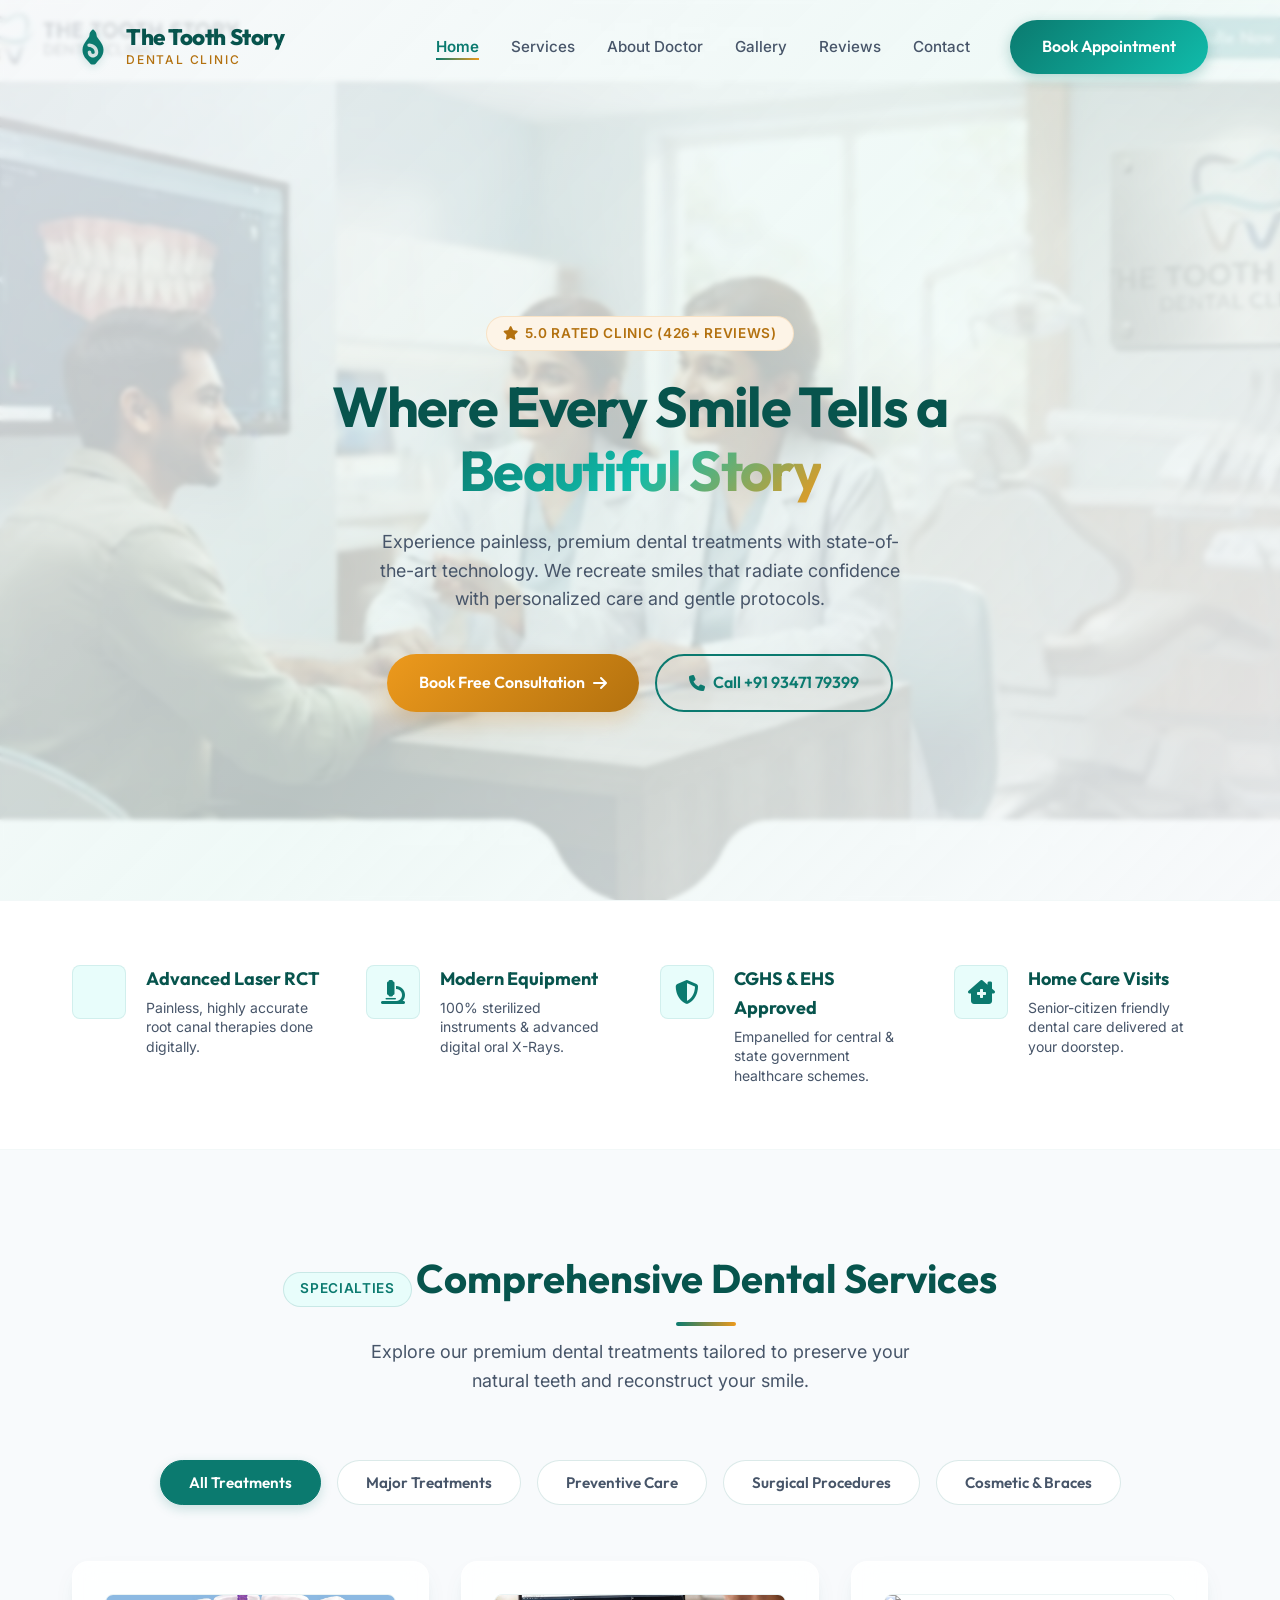
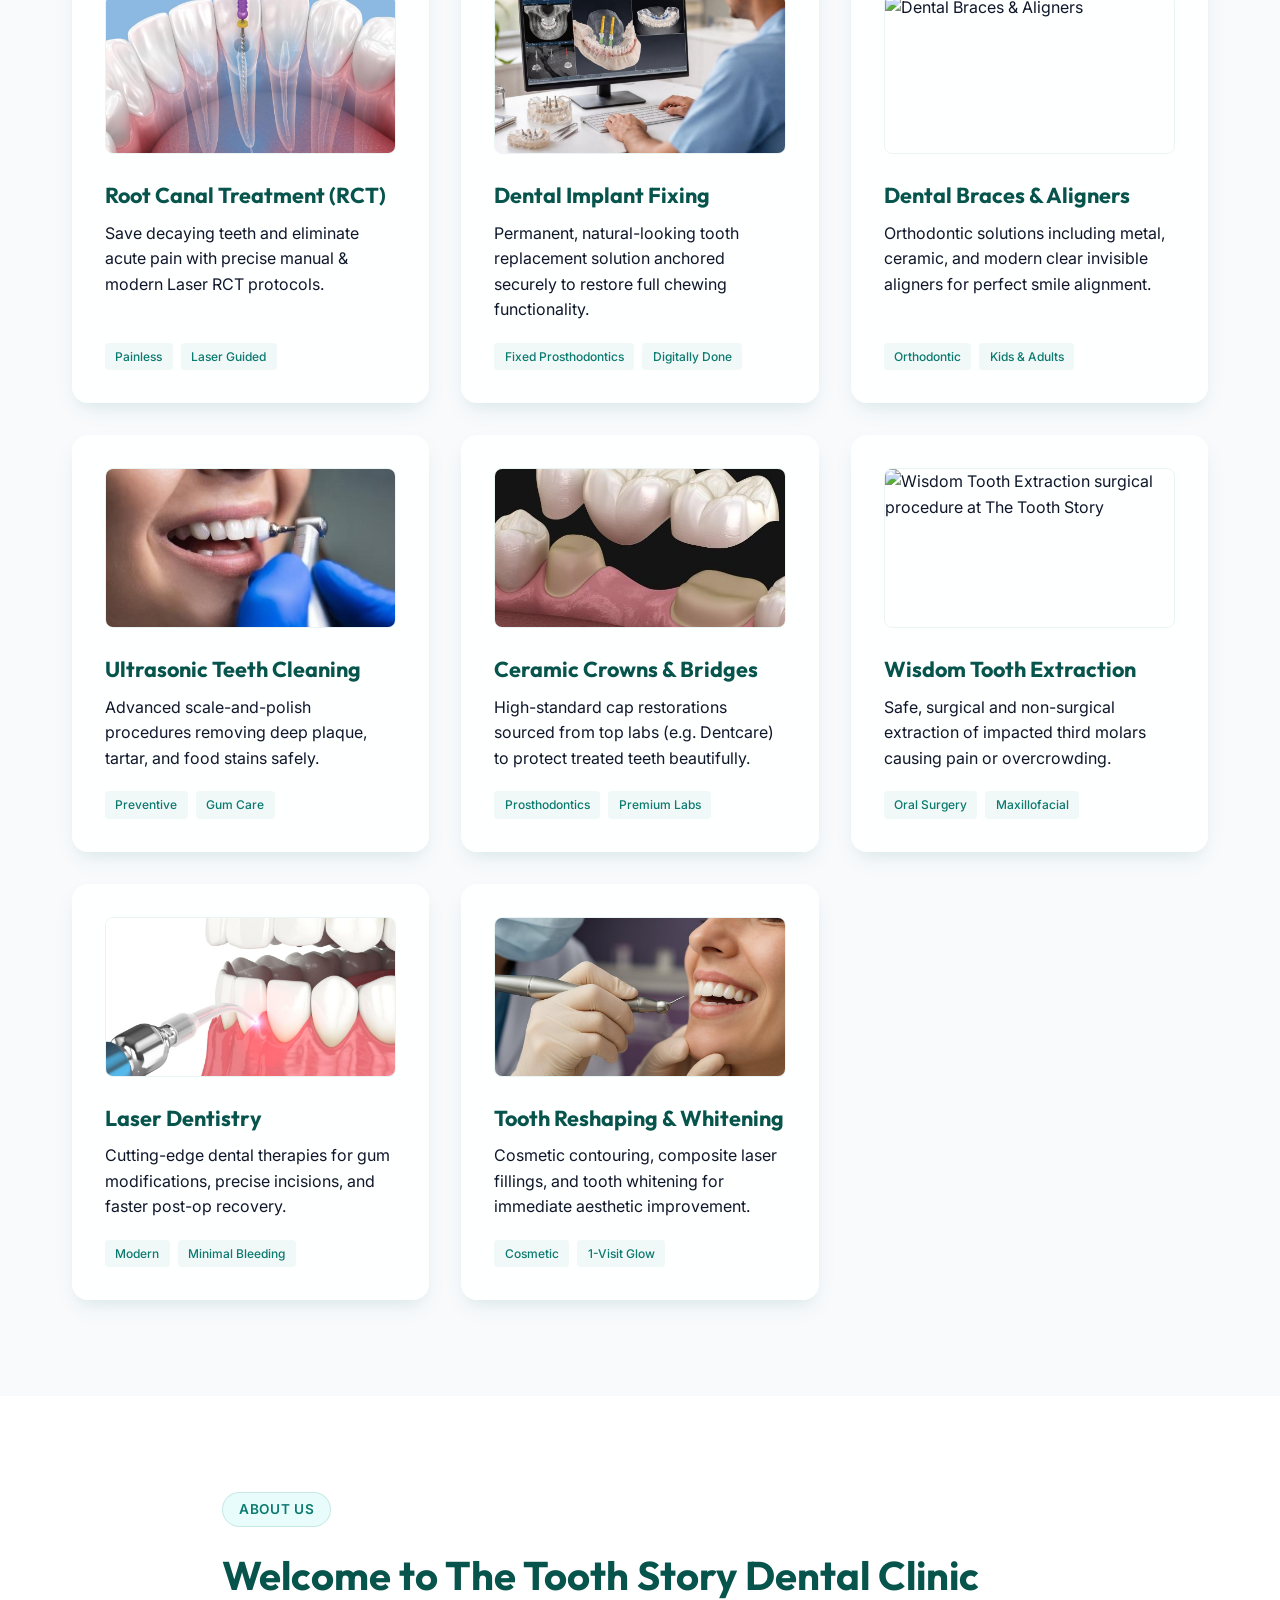
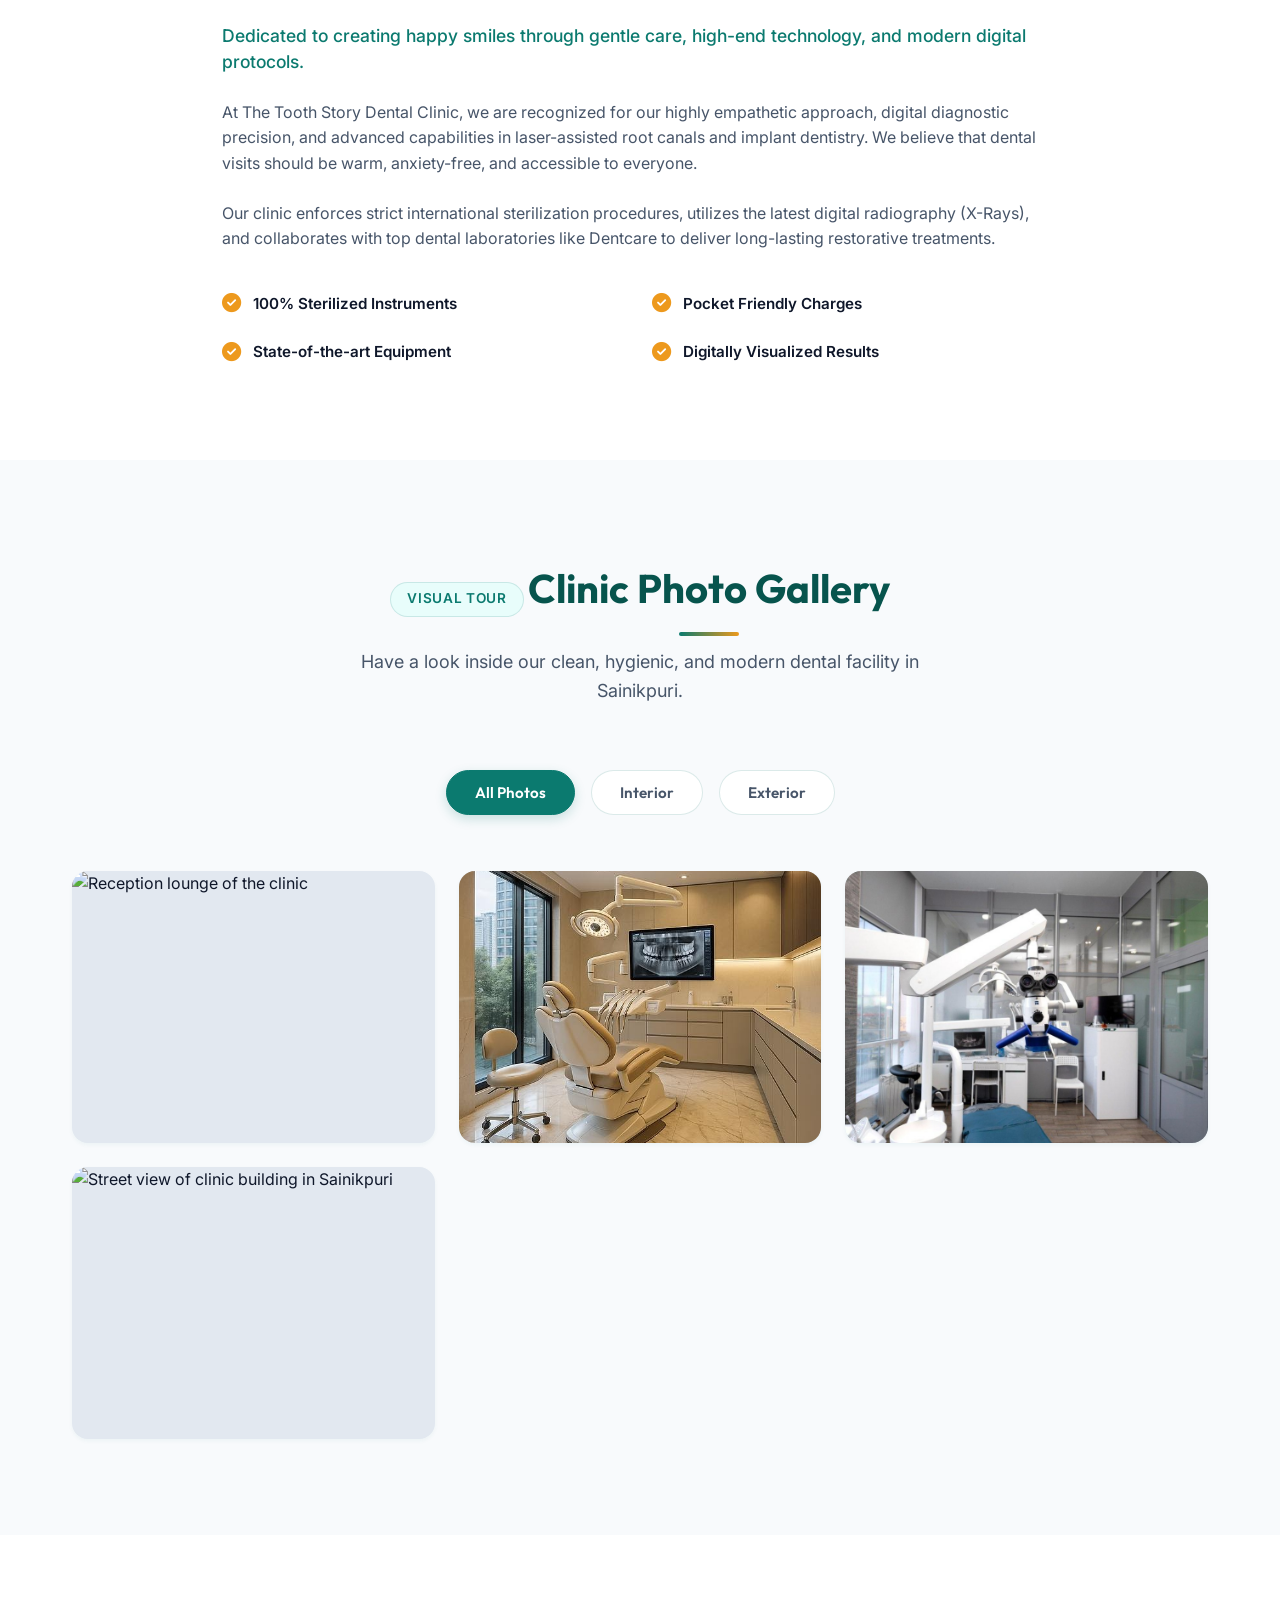
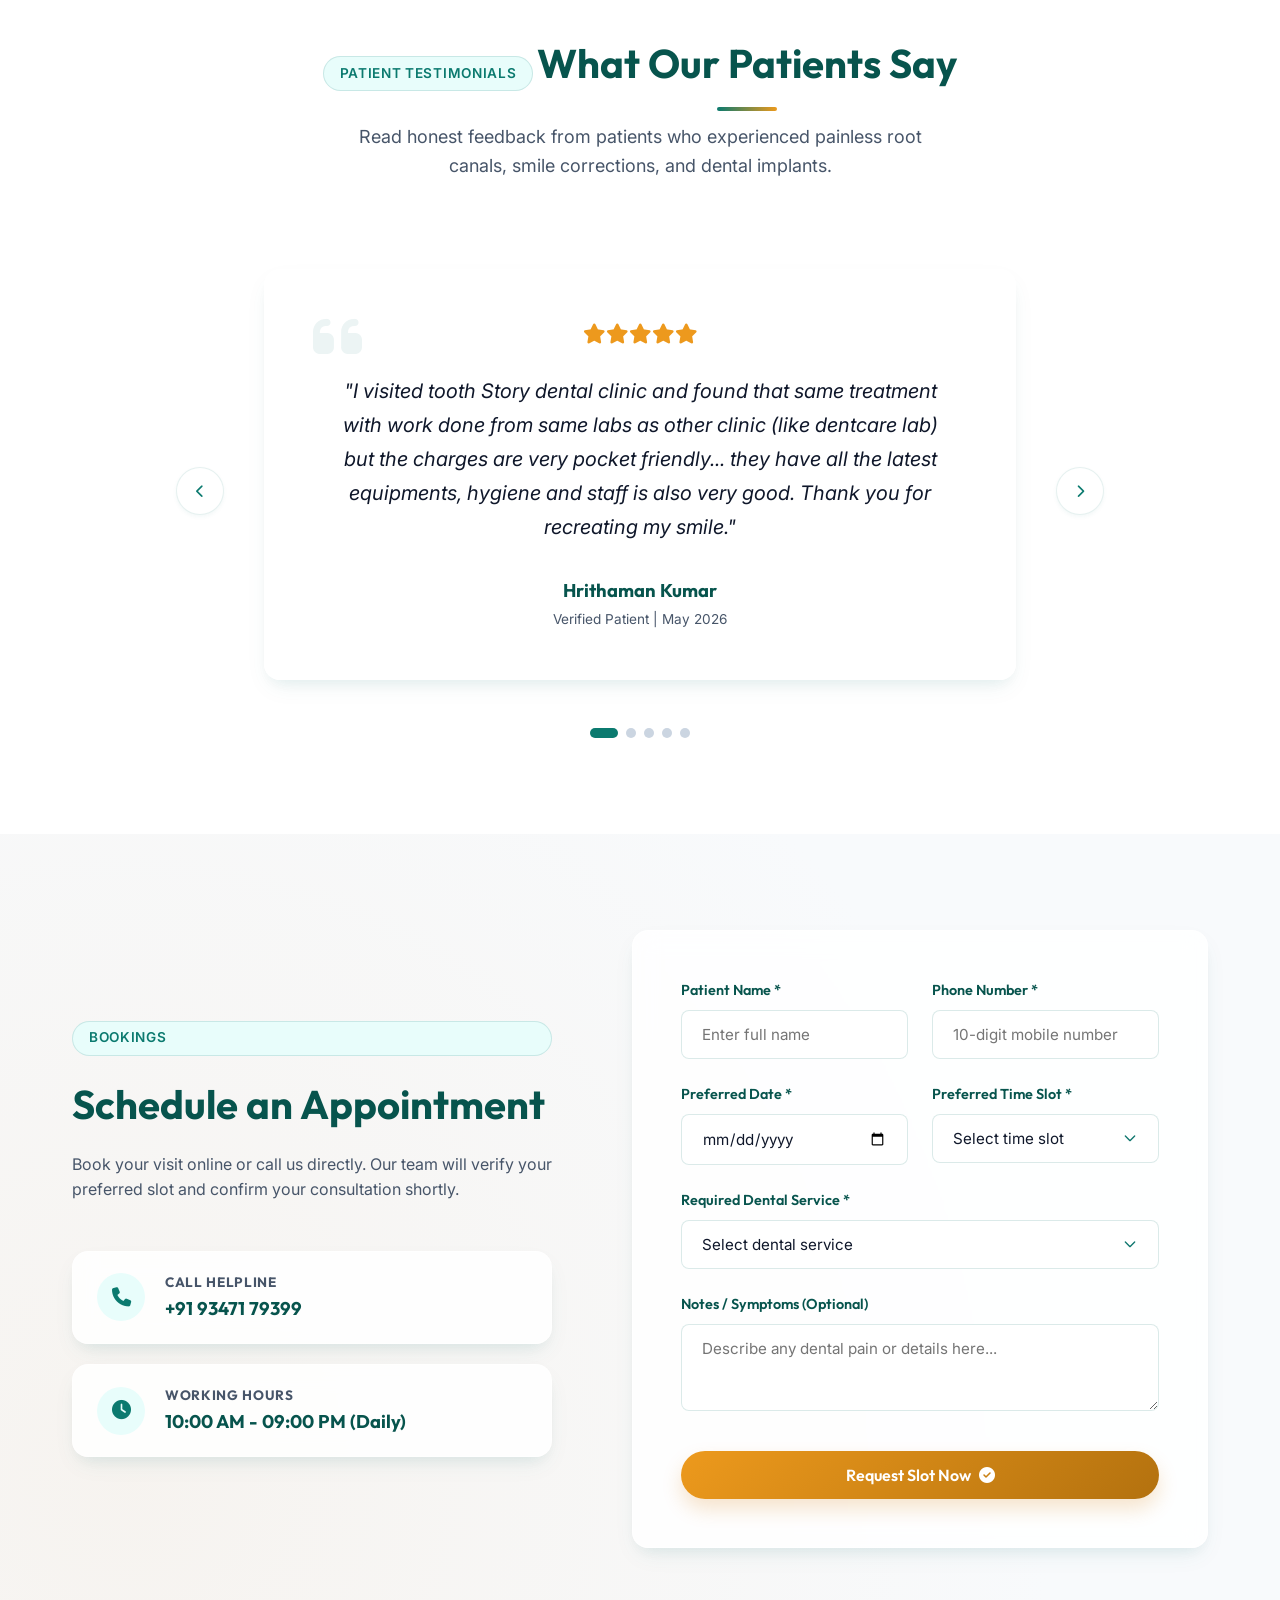
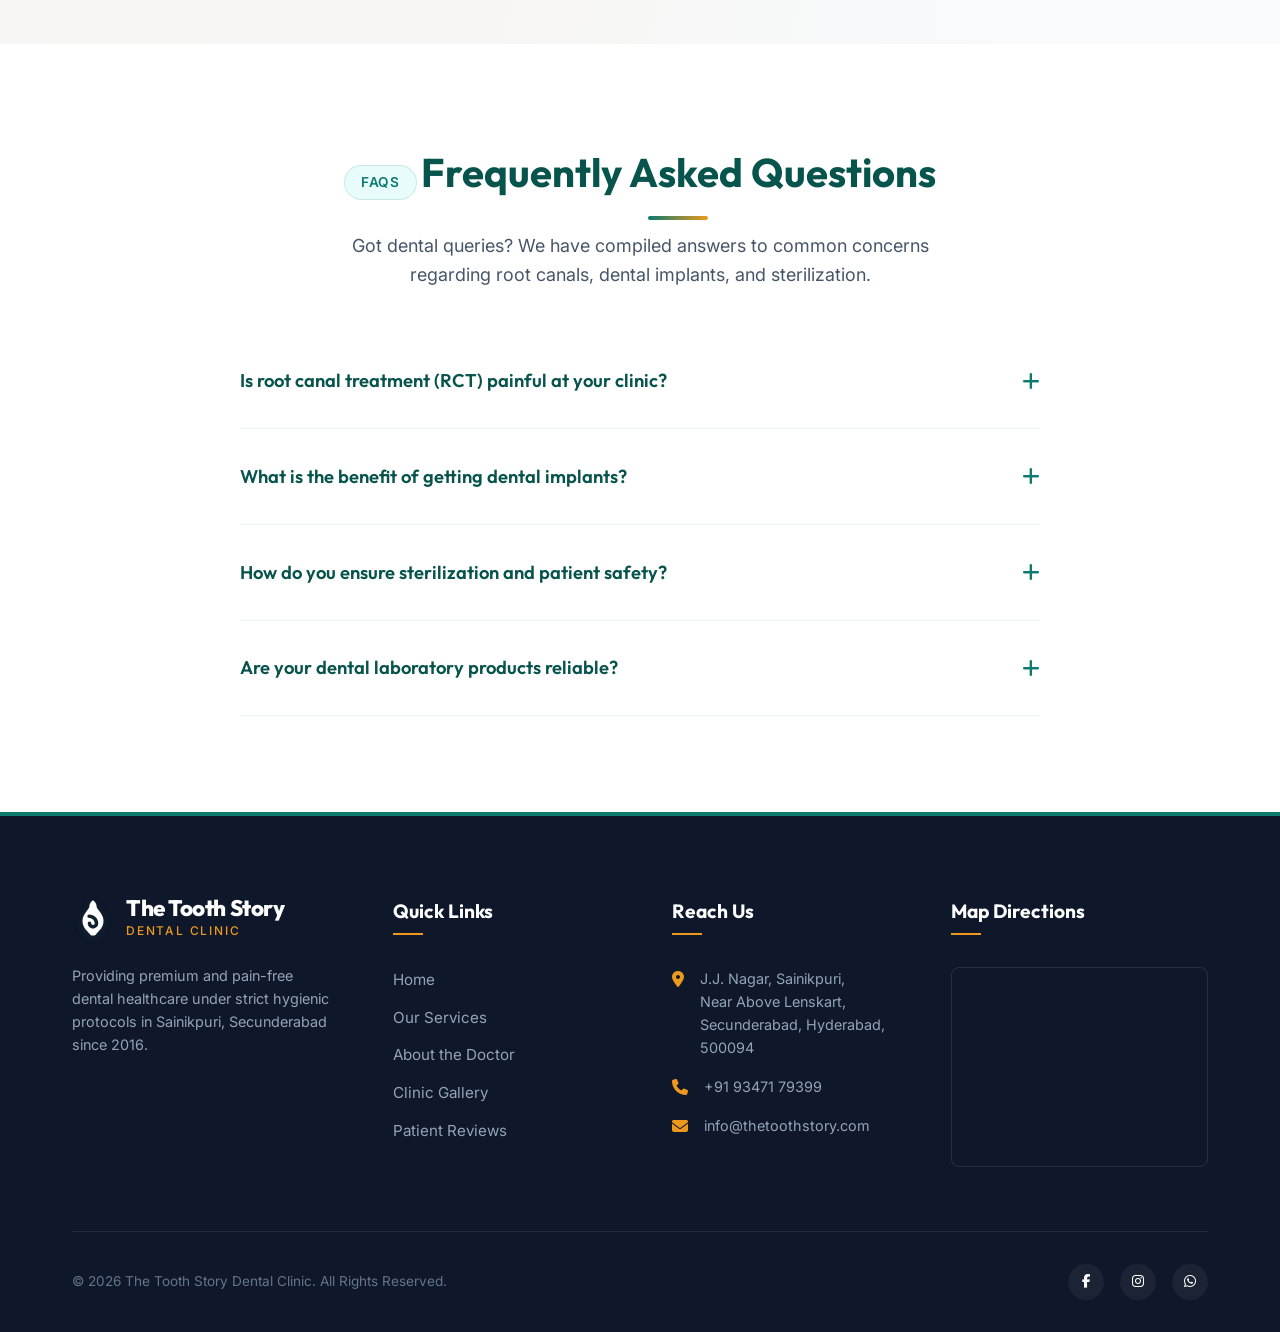
==== index.html @ e1f6cf1a "Remove static hero image and center hero content over video background" ====
<!DOCTYPE html>
<html lang="en">
<head>
  <meta charset="UTF-8">
  <meta name="viewport" content="width=device-width, initial-scale=1.0">
  <meta name="description" content="The Tooth Story Dental Clinic in Sainikpuri, Hyderabad. Painless Root Canal (RCT), Laser Dentistry, Dental Implants, Braces, and general oral care.">
  <meta name="keywords" content="Dental Clinic Sainikpuri, Best Dentist Hyderabad, Root Canal Sainikpuri, Dental Implants Hyderabad, Tooth Story Clinic">
  <meta name="author" content="The Tooth Story Dental Clinic">
  <title>The Tooth Story Dental Clinic | Premium Dental Care in Sainikpuri, Hyderabad</title>
  
  <!-- CSS Stylesheets -->
  <link rel="stylesheet" href="styles.css">
  
  <!-- FontAwesome Icons for Beautiful Medical UI -->
  <link rel="stylesheet" href="https://cdnjs.cloudflare.com/ajax/libs/font-awesome/6.4.0/css/all.min.css">
</head>
<body>

  <!-- ==========================================
       HEADER & NAVIGATION
       ========================================== -->
  <header id="header">
    <div class="container">
      <a href="#" class="logo-container" aria-label="The Tooth Story Dental Clinic Home">
        <!-- Crisp SVG Dental Logo -->
        <svg class="logo-icon" viewBox="0 0 24 24" xmlns="http://www.w3.org/2000/svg">
          <path d="M12,2C11.5,2 10,3.5 10,5C10,6.5 9,7 8,8.5C7,10 6,11.5 6,13.5C6,17.5 8.5,19 10,21C11,22.3 11.5,22 12,22C12.5,22 13,22.3 14,21C15.5,19 18,17.5 18,13.5C18,11.5 17,10 16,8.5C15,7 14,6.5 14,5C14,3.5 12.5,2 12,2ZM12,18C10.3,18 9,16.7 9,15C9,14.4 9.4,14 10,14C10.6,14 11,14.4 11,15C11,15.6 11.4,16 12,16C12.6,16 13,15.6 13,15C13,13.4 11.4,12 9.8,12C9.2,12 8.8,11.6 8.8,11C8.8,10.4 9.2,10 9.8,10C12.6,10 15,12.2 15,15C15,16.7 13.7,18 12,18Z"/>
        </svg>
        <div class="logo-text">
          <span class="logo-title">The Tooth Story</span>
          <span class="logo-subtitle">Dental Clinic</span>
        </div>
      </a>
      
      <nav id="nav-menu">
        <ul class="nav-links">
          <li><a href="#hero" class="active">Home</a></li>
          <li><a href="#services">Services</a></li>
          <li><a href="#about">About Doctor</a></li>
          <li><a href="#gallery">Gallery</a></li>
          <li><a href="#testimonials">Reviews</a></li>
          <li><a href="#contact">Contact</a></li>
        </ul>
        <div class="nav-actions">
          <a href="#booking" class="btn btn-primary" id="nav-cta">Book Appointment</a>
        </div>
      </nav>
      
      <button class="mobile-toggle" id="mobile-toggle" aria-label="Toggle Navigation Menu">
        <span></span>
        <span></span>
        <span></span>
      </button>
    </div>
  </header>

  <!-- ==========================================
       HERO SECTION
       ========================================== -->
  <section id="hero" class="hero">
    <!-- Full Section Background Video Layer -->
    <div class="hero-video-bg-container">
      <video class="hero-video-bg" autoplay loop muted playsinline poster="hero_consultation_2.jpg">
        <source src="hero_bg.mp4" type="video/mp4">
        <source src="https://assets.mixkit.co/videos/preview/mixkit-dentist-examining-a-patients-teeth-41485-large.mp4" type="video/mp4">
      </video>
      <div class="hero-video-overlay"></div>
    </div>

    <div class="container">
      <div class="hero-content">
        <div class="hero-rating">
          <span class="badge badge-gold">
            <i class="fa-solid fa-star"></i> 5.0 Rated Clinic (426+ Reviews)
          </span>
        </div>
        <h1 class="hero-title">Where Every Smile Tells a <span>Beautiful Story</span></h1>
        <p class="hero-desc">Experience painless, premium dental treatments with state-of-the-art technology. We recreate smiles that radiate confidence with personalized care and gentle protocols.</p>
        <div class="hero-ctas">
          <a href="#booking" class="btn btn-secondary">Book Free Consultation <i class="fa-solid fa-arrow-right"></i></a>
          <a href="tel:9347179399" class="btn btn-outline"><i class="fa-solid fa-phone"></i> Call +91 93471 79399</a>
        </div>
      </div>
    </div>
  </section>

  <!-- ==========================================
       QUICK INFO / STATISTICS
       ========================================== -->
  <section class="quick-info">
    <div class="container">
      <div class="info-grid">
        <div class="info-item">
          <div class="info-icon-box"><i class="fa-solid fa-teeth-white"></i></div>
          <div class="info-text-box">
            <h3>Advanced Laser RCT</h3>
            <p>Painless, highly accurate root canal therapies done digitally.</p>
          </div>
        </div>
        <div class="info-item">
          <div class="info-icon-box"><i class="fa-solid fa-microscope"></i></div>
          <div class="info-text-box">
            <h3>Modern Equipment</h3>
            <p>100% sterilized instruments & advanced digital oral X-Rays.</p>
          </div>
        </div>
        <div class="info-item">
          <div class="info-icon-box"><i class="fa-solid fa-shield-halved"></i></div>
          <div class="info-text-box">
            <h3>CGHS & EHS Approved</h3>
            <p>Empanelled for central & state government healthcare schemes.</p>
          </div>
        </div>
        <div class="info-item">
          <div class="info-icon-box"><i class="fa-solid fa-house-chimney-medical"></i></div>
          <div class="info-text-box">
            <h3>Home Care Visits</h3>
            <p>Senior-citizen friendly dental care delivered at your doorstep.</p>
          </div>
        </div>
      </div>
    </div>
  </section>

  <!-- ==========================================
       SERVICES & TREATMENTS
       ========================================== -->
  <section id="services" class="services section">
    <div class="container">
      <div class="section-title">
        <span class="badge">Specialties</span>
        <h2>Comprehensive Dental Services</h2>
        <p>Explore our premium dental treatments tailored to preserve your natural teeth and reconstruct your smile.</p>
      </div>

      <!-- Category Filter Tabs -->
      <div class="tabs-container">
        <button class="tab-btn active" data-tab="all">All Treatments</button>
        <button class="tab-btn" data-tab="treatments">Major Treatments</button>
        <button class="tab-btn" data-tab="preventive">Preventive Care</button>
        <button class="tab-btn" data-tab="surgeries">Surgical Procedures</button>
        <button class="tab-btn" data-tab="aesthetic">Cosmetic & Braces</button>
      </div>

      <!-- Dynamic Service Cards -->
      <div class="services-grid" id="services-grid">
        
        <!-- RCT -->
        <div class="service-card glass-card" data-category="treatments">
          <img src="rct_procedure.jpg" alt="Root Canal Treatment (RCT) procedure illustration at The Tooth Story" class="service-card-image">
          <div class="service-header">
            <h3>Root Canal Treatment (RCT)</h3>
            <p>Save decaying teeth and eliminate acute pain with precise manual & modern Laser RCT protocols.</p>
          </div>
          <div class="service-tags">
            <span class="service-tag">Painless</span>
            <span class="service-tag">Laser Guided</span>
          </div>
        </div>

        <!-- Dental Implant -->
        <div class="service-card glass-card" data-category="treatments">
          <img src="implant_fixing.jpg" alt="3D digital implant planning and jaw diagnostics scan at The Tooth Story" class="service-card-image">
          <div class="service-header">
            <h3>Dental Implant Fixing</h3>
            <p>Permanent, natural-looking tooth replacement solution anchored securely to restore full chewing functionality.</p>
          </div>
          <div class="service-tags">
            <span class="service-tag">Fixed Prosthodontics</span>
            <span class="service-tag">Digitally Done</span>
          </div>
        </div>

        <!-- Braces -->
        <div class="service-card glass-card" data-category="aesthetic">
          <img src="https://images.unsplash.com/photo-1588776814546-1ffcf47267a5?auto=format&fit=crop&w=400&q=80" alt="Dental Braces & Aligners" class="service-card-image">
          <div class="service-header">
            <h3>Dental Braces & Aligners</h3>
            <p>Orthodontic solutions including metal, ceramic, and modern clear invisible aligners for perfect smile alignment.</p>
          </div>
          <div class="service-tags">
            <span class="service-tag">Orthodontic</span>
            <span class="service-tag">Kids & Adults</span>
          </div>
        </div>

        <!-- Teeth Cleaning -->
        <div class="service-card glass-card" data-category="preventive">
          <img src="teeth_cleaning.jpg" alt="Ultrasonic teeth scaling and polishing procedure at The Tooth Story" class="service-card-image">
          <div class="service-header">
            <h3>Ultrasonic Teeth Cleaning</h3>
            <p>Advanced scale-and-polish procedures removing deep plaque, tartar, and food stains safely.</p>
          </div>
          <div class="service-tags">
            <span class="service-tag">Preventive</span>
            <span class="service-tag">Gum Care</span>
          </div>
        </div>

        <!-- Ceramic Crowns -->
        <div class="service-card glass-card" data-category="aesthetic">
          <img src="crowns_bridges.jpg" alt="Ceramic crowns and bridges fixing dental cap restoration visual at The Tooth Story" class="service-card-image">
          <div class="service-header">
            <h3>Ceramic Crowns & Bridges</h3>
            <p>High-standard cap restorations sourced from top labs (e.g. Dentcare) to protect treated teeth beautifully.</p>
          </div>
          <div class="service-tags">
            <span class="service-tag">Prosthodontics</span>
            <span class="service-tag">Premium Labs</span>
          </div>
        </div>

        <!-- Wisdom Extraction -->
        <div class="service-card glass-card" data-category="surgeries">
          <img src="https://images.unsplash.com/photo-1606811971618-4486d14f3f99?auto=format&fit=crop&w=400&q=80" alt="Wisdom Tooth Extraction surgical procedure at The Tooth Story" class="service-card-image">
          <div class="service-header">
            <h3>Wisdom Tooth Extraction</h3>
            <p>Safe, surgical and non-surgical extraction of impacted third molars causing pain or overcrowding.</p>
          </div>
          <div class="service-tags">
            <span class="service-tag">Oral Surgery</span>
            <span class="service-tag">Maxillofacial</span>
          </div>
        </div>

        <!-- Laser Dentistry -->
        <div class="service-card glass-card" data-category="treatments">
          <img src="laser_dentistry.jpg" alt="Modern dental laser treatment on teeth and gums at The Tooth Story" class="service-card-image">
          <div class="service-header">
            <h3>Laser Dentistry</h3>
            <p>Cutting-edge dental therapies for gum modifications, precise incisions, and faster post-op recovery.</p>
          </div>
          <div class="service-tags">
            <span class="service-tag">Modern</span>
            <span class="service-tag">Minimal Bleeding</span>
          </div>
        </div>

        <!-- Tooth Reshaping -->
        <div class="service-card glass-card" data-category="aesthetic">
          <img src="tooth_reshaping.jpg" alt="Cosmetic tooth reshaping and polishing treatment at The Tooth Story" class="service-card-image">
          <div class="service-header">
            <h3>Tooth Reshaping & Whitening</h3>
            <p>Cosmetic contouring, composite laser fillings, and tooth whitening for immediate aesthetic improvement.</p>
          </div>
          <div class="service-tags">
            <span class="service-tag">Cosmetic</span>
            <span class="service-tag">1-Visit Glow</span>
          </div>
        </div>

      </div>
    </div>
  </section>

  <!-- ==========================================
       ABOUT THE CLINIC
       ========================================== -->
  <section id="about" class="about section">
    <div class="container">
      <div class="about-content">
        <span class="badge">About Us</span>
        <h2 class="about-title">Welcome to The Tooth Story Dental Clinic</h2>
        <p class="about-intro">Dedicated to creating happy smiles through gentle care, high-end technology, and modern digital protocols.</p>
        <p class="about-text">At The Tooth Story Dental Clinic, we are recognized for our highly empathetic approach, digital diagnostic precision, and advanced capabilities in laser-assisted root canals and implant dentistry. We believe that dental visits should be warm, anxiety-free, and accessible to everyone.</p>
        <p class="about-text">Our clinic enforces strict international sterilization procedures, utilizes the latest digital radiography (X-Rays), and collaborates with top dental laboratories like Dentcare to deliver long-lasting restorative treatments.</p>
        
        <div class="clinic-values">
          <div class="value-item">
            <i class="fa-solid fa-circle-check"></i>
            <span>100% Sterilized Instruments</span>
          </div>
          <div class="value-item">
            <i class="fa-solid fa-circle-check"></i>
            <span>Pocket Friendly Charges</span>
          </div>
          <div class="value-item">
            <i class="fa-solid fa-circle-check"></i>
            <span>State-of-the-art Equipment</span>
          </div>
          <div class="value-item">
            <i class="fa-solid fa-circle-check"></i>
            <span>Digitally Visualized Results</span>
          </div>
        </div>
      </div>
    </div>
  </section>

  <!-- ==========================================
       PHOTO GALLERY
       ========================================== -->
  <section id="gallery" class="gallery section">
    <div class="container">
      <div class="section-title">
        <span class="badge">Visual Tour</span>
        <h2>Clinic Photo Gallery</h2>
        <p>Have a look inside our clean, hygienic, and modern dental facility in Sainikpuri.</p>
      </div>

      <!-- Gallery Filter Tabs -->
      <div class="tabs-container">
        <button class="tab-btn active" data-gallery-tab="all">All Photos</button>
        <button class="tab-btn" data-gallery-tab="interior">Interior</button>
        <button class="tab-btn" data-gallery-tab="exterior">Exterior</button>
      </div>

      <!-- Gallery Grid using Scraped Images -->
      <div class="gallery-grid" id="gallery-grid">
        


        <!-- Interior 2 -->
        <div class="gallery-item" data-gallery-category="interior">
          <img src="https://images.jdmagicbox.com/v2/comp/hyderabad/r8/040pxx40.xx40.260104130331.g7r8/catalogue/the-tooth-story-dental-clinic-sainikpuri-hyderabad-dental-clinics-1c2qjd59ce.jpg" alt="Reception lounge of the clinic" class="gallery-img">
          <div class="gallery-overlay">
            <h4>Reception Lounge</h4>
            <span>Interior View</span>
          </div>
        </div>

        <!-- Interior: Treatment Cabin -->
        <div class="gallery-item" data-gallery-category="interior">
          <img src="treatment_cabin.jpg" alt="Modern dental treatment cabin at The Tooth Story" class="gallery-img">
          <div class="gallery-overlay">
            <h4>Treatment Cabin</h4>
            <span>Interior View</span>
          </div>
        </div>



        <!-- Interior 4 -->
        <div class="gallery-item" data-gallery-category="interior">
          <img src="advanced_equipment.jpg" alt="Advanced Zeiss dental microscope and treatment equipment at The Tooth Story" class="gallery-img">
          <div class="gallery-overlay">
            <h4>Advanced Dental Equipment</h4>
            <span>Interior View</span>
          </div>
        </div>





        <!-- Exterior 3 -->
        <div class="gallery-item" data-gallery-category="exterior">
          <img src="https://images.jdmagicbox.com/v2/comp/hyderabad/r8/040pxx40.xx40.260104130331.g7r8/catalogue/the-tooth-story-dental-clinic-sainikpuri-hyderabad-dental-clinics-hgiyu7hh4u.jpg" alt="Street view of clinic building in Sainikpuri" class="gallery-img">
          <div class="gallery-overlay">
            <h4>Street View</h4>
            <span>Exterior View</span>
          </div>
        </div>

      </div>
    </div>
  </section>

  <!-- ==========================================
       GALLERY LIGHTBOX MODAL
       ========================================== -->
  <div class="lightbox" id="lightbox">
    <div class="lightbox-content">
      <button class="lightbox-close" id="lightbox-close" aria-label="Close Lightbox">&times;</button>
      <img src="" alt="" class="lightbox-img" id="lightbox-img">
      <div class="lightbox-caption" id="lightbox-caption"></div>
    </div>
  </div>

  <!-- ==========================================
       TESTIMONIALS SECTION
       ========================================== -->
  <section id="testimonials" class="testimonials section">
    <div class="container">
      <div class="section-title">
        <span class="badge">Patient Testimonials</span>
        <h2>What Our Patients Say</h2>
        <p>Read honest feedback from patients who experienced painless root canals, smile corrections, and dental implants.</p>
      </div>

      <!-- Testimonial Slider / Carousel -->
      <div class="carousel-outer">
        <button class="carousel-btn carousel-btn-prev" id="carousel-prev" aria-label="Previous Review">
          <i class="fa-solid fa-chevron-left"></i>
        </button>
        <button class="carousel-btn carousel-btn-next" id="carousel-next" aria-label="Next Review">
          <i class="fa-solid fa-chevron-right"></i>
        </button>

        <div class="carousel-track-wrapper">
          <div class="carousel-track" id="carousel-track">
            
            <!-- Slide 1: Hrithaman -->
            <div class="carousel-slide">
              <div class="review-card glass-card">
                <div class="quote-icon"><i class="fa-solid fa-quote-left"></i></div>
                <div class="review-stars">
                  <i class="fa-solid fa-star"></i><i class="fa-solid fa-star"></i><i class="fa-solid fa-star"></i><i class="fa-solid fa-star"></i><i class="fa-solid fa-star"></i>
                </div>
                <p class="review-text">"I visited tooth Story dental clinic and found that same treatment with work done from same labs as other clinic (like dentcare lab) but the charges are very pocket friendly... they have all the latest equipments, hygiene and staff is also very good. Thank you for recreating my smile."</p>
                <h4 class="review-author">Hrithaman Kumar</h4>
                <p class="review-meta">Verified Patient | May 2026</p>
              </div>
            </div>

            <!-- Slide 2: Tejasri -->
            <div class="carousel-slide">
              <div class="review-card glass-card">
                <div class="quote-icon"><i class="fa-solid fa-quote-left"></i></div>
                <div class="review-stars">
                  <i class="fa-solid fa-star"></i><i class="fa-solid fa-star"></i><i class="fa-solid fa-star"></i><i class="fa-solid fa-star"></i><i class="fa-solid fa-star"></i>
                </div>
                <p class="review-text">"I had intense pain in my upper tooth. I opted root canal treatment (RCT). Now I can chew anything without pain. Thank you doctor for painless treatment. Best dentist in Hyderabad, very happy with treatment charges which are very economical."</p>
                <h4 class="review-author">Tejasri</h4>
                <p class="review-meta">Verified Patient | May 2026</p>
              </div>
            </div>

            <!-- Slide 3: Sharukh Pathan -->
            <div class="carousel-slide">
              <div class="review-card glass-card">
                <div class="quote-icon"><i class="fa-solid fa-quote-left"></i></div>
                <div class="review-stars">
                  <i class="fa-solid fa-star"></i><i class="fa-solid fa-star"></i><i class="fa-solid fa-star"></i><i class="fa-solid fa-star"></i><i class="fa-solid fa-star"></i>
                </div>
                <p class="review-text">"Braces placed for correction of my smile, now I can smile without any hesitation. Prices are also very less as compared to other clinics. Thank you for your kind support and wonderful care!"</p>
                <h4 class="review-author">Sharukh Pathan</h4>
                <p class="review-meta">Verified Patient | May 2026</p>
              </div>
            </div>

            <!-- Slide 4: Suprabha Kumari -->
            <div class="carousel-slide">
              <div class="review-card glass-card">
                <div class="quote-icon"><i class="fa-solid fa-quote-left"></i></div>
                <div class="review-stars">
                  <i class="fa-solid fa-star"></i><i class="fa-solid fa-star"></i><i class="fa-solid fa-star"></i><i class="fa-solid fa-star"></i><i class="fa-solid fa-star"></i>
                </div>
                <p class="review-text">"I have missing tooth in my both right and left side. I visited Tooth Story Dental Clinic, they suggested dental implant for fixed teeth. Whole treatment was painless and digitally done by doctor. Highly recommend."</p>
                <h4 class="review-author">Suprabha Kumari</h4>
                <p class="review-meta">Verified Patient | April 2026</p>
              </div>
            </div>

            <!-- Slide 5: Kalyan -->
            <div class="carousel-slide">
              <div class="review-card glass-card">
                <div class="quote-icon"><i class="fa-solid fa-quote-left"></i></div>
                <div class="review-stars">
                  <i class="fa-solid fa-star"></i><i class="fa-solid fa-star"></i><i class="fa-solid fa-star"></i><i class="fa-solid fa-star"></i><i class="fa-solid fa-star"></i>
                </div>
                <p class="review-text">"The Tooth Story Dental Clinic is amazing! The staff is very friendly and helpful. They give gentle care and make sure everything is clean and hygienic. All the tools are sterilized, which makes me feel safe."</p>
                <h4 class="review-author">Kalyan</h4>
                <p class="review-meta">Verified Patient | May 2026</p>
              </div>
            </div>

          </div>
        </div>

        <div class="carousel-dots" id="carousel-dots">
          <!-- Dots generated via JavaScript -->
        </div>
      </div>
    </div>
  </section>

  <!-- ==========================================
       APPOINTMENT BOOKING FORM
       ========================================== -->
  <section id="booking" class="booking section">
    <div class="container">
      <div class="booking-info">
        <span class="badge">Bookings</span>
        <h2>Schedule an Appointment</h2>
        <p>Book your visit online or call us directly. Our team will verify your preferred slot and confirm your consultation shortly.</p>
        
        <div class="booking-contact-list">
          <div class="contact-card glass-card">
            <div class="contact-card-icon"><i class="fa-solid fa-phone"></i></div>
            <div class="contact-card-info">
              <h4>Call Helpline</h4>
              <p>+91 93471 79399</p>
            </div>
          </div>
          <div class="contact-card glass-card">
            <div class="contact-card-icon"><i class="fa-solid fa-clock"></i></div>
            <div class="contact-card-info">
              <h4>Working Hours</h4>
              <p>10:00 AM - 09:00 PM (Daily)</p>
            </div>
          </div>
        </div>
      </div>

      <div class="booking-card glass-card">
        <form class="booking-form" id="appointment-form">
          <div class="form-group">
            <label for="patient-name">Patient Name *</label>
            <input type="text" id="patient-name" class="form-control" placeholder="Enter full name" required>
          </div>
          
          <div class="form-group">
            <label for="patient-phone">Phone Number *</label>
            <input type="tel" id="patient-phone" class="form-control" placeholder="10-digit mobile number" pattern="[0-9]{10}" required>
          </div>
          
          <div class="form-group">
            <label for="booking-date">Preferred Date *</label>
            <input type="date" id="booking-date" class="form-control" required>
          </div>

          <div class="form-group">
            <label for="booking-time">Preferred Time Slot *</label>
            <select id="booking-time" class="form-control" required>
              <option value="" disabled selected>Select time slot</option>
              <option value="10:00 AM - 12:00 PM">Morning (10:00 AM - 12:00 PM)</option>
              <option value="12:00 PM - 02:00 PM">Midday (12:00 PM - 02:00 PM)</option>
              <option value="02:00 PM - 05:00 PM">Afternoon (02:00 PM - 05:00 PM)</option>
              <option value="05:00 PM - 09:00 PM">Evening (05:00 PM - 09:00 PM)</option>
            </select>
          </div>

          <div class="form-group-full form-group">
            <label for="booking-service">Required Dental Service *</label>
            <select id="booking-service" class="form-control" required>
              <option value="" disabled selected>Select dental service</option>
              <option value="Root Canal Treatment (RCT)">Root Canal Treatment (RCT)</option>
              <option value="Dental Implant Fixing">Dental Implant Fixing</option>
              <option value="Teeth Braces / Aligners">Teeth Braces / Aligners</option>
              <option value="Ultrasonic Cleaning / Scale">Ultrasonic Cleaning & Scale</option>
              <option value="Ceramic Crowns & Bridges">Ceramic Crowns & Bridges</option>
              <option value="Tooth Extraction / Surgery">Tooth Extraction / Oral Surgery</option>
              <option value="General Consultation / Camp">General Dental Consultation</option>
              <option value="Home Dental Visit">Home Care Visit</option>
            </select>
          </div>

          <div class="form-group-full form-group">
            <label for="patient-message">Notes / Symptoms (Optional)</label>
            <textarea id="patient-message" class="form-control" rows="3" placeholder="Describe any dental pain or details here..."></textarea>
          </div>

          <button type="submit" class="btn btn-secondary">Request Slot Now <i class="fa-solid fa-circle-check"></i></button>

          <!-- Hidden Booking Success Animation Element -->
          <div class="form-success-message" id="form-success">
            <i class="fa-solid fa-circle-check"></i>
            <h3>Appointment Requested Successfully!</h3>
            <p>Thank you <strong id="success-name">Patient</strong>. We have received your slot request for <strong id="success-datetime">Date at Time</strong>. Our clinic coordinator will call you shortly to confirm.</p>
          </div>
        </form>
      </div>
    </div>
  </section>

  <!-- ==========================================
       FAQ SECTION
       ========================================== -->
  <section class="faqs section">
    <div class="container">
      <div class="section-title">
        <span class="badge">FAQs</span>
        <h2>Frequently Asked Questions</h2>
        <p>Got dental queries? We have compiled answers to common concerns regarding root canals, dental implants, and sterilization.</p>
      </div>

      <div class="faq-container">
        
        <div class="faq-item">
          <div class="faq-header">
            <h3>Is root canal treatment (RCT) painful at your clinic?</h3>
            <span class="faq-icon"><i class="fa-solid fa-plus"></i></span>
          </div>
          <div class="faq-body">
            <div class="faq-content">
              At The Tooth Story, we prioritize painless procedures. We use modern local anesthetics combined with advanced digital laser dentistry equipment. Most patients report feeling absolutely no pain during their RCT and experience immediate relief from prior tooth aches.
            </div>
          </div>
        </div>

        <div class="faq-item">
          <div class="faq-header">
            <h3>What is the benefit of getting dental implants?</h3>
            <span class="faq-icon"><i class="fa-solid fa-plus"></i></span>
          </div>
          <div class="faq-body">
            <div class="faq-content">
              Dental implants are permanent fixtures that function exactly like natural teeth. Unlike removable dentures, they prevent jawbone loss, do not slip or shift during speaking or eating, and last a lifetime if maintained with regular hygiene checks.
            </div>
          </div>
        </div>

        <div class="faq-item">
          <div class="faq-header">
            <h3>How do you ensure sterilization and patient safety?</h3>
            <span class="faq-icon"><i class="fa-solid fa-plus"></i></span>
          </div>
          <div class="faq-body">
            <div class="faq-content">
              Patient safety is our highest priority. All reusable tools undergo strict multi-stage ultrasonic cleaning and autoclave sterilization. Disposable items are used wherever possible, and our treatment rooms are sanitised after every single patient consultation.
            </div>
          </div>
        </div>

        <div class="faq-item">
          <div class="faq-header">
            <h3>Are your dental laboratory products reliable?</h3>
            <span class="faq-icon"><i class="fa-solid fa-plus"></i></span>
          </div>
          <div class="faq-body">
            <div class="faq-content">
              Yes. All our ceramic crowns, bridges, and implant prosthetics are manufactured by certified premium labs, primarily Dentcare Laboratories, ensuring precise fit, lifelike aesthetics, and durable quality cards.
            </div>
          </div>
        </div>

      </div>
    </div>
  </section>

  <!-- ==========================================
       FOOTER SECTION
       ========================================== -->
  <footer>
    <div class="container">
      <div class="footer-grid">
        
        <!-- Column 1: Brand Info -->
        <div class="footer-col footer-about">
          <a href="#" class="logo-container">
            <svg class="logo-icon" viewBox="0 0 24 24" xmlns="http://www.w3.org/2000/svg" style="fill: #ffffff;">
              <path d="M12,2C11.5,2 10,3.5 10,5C10,6.5 9,7 8,8.5C7,10 6,11.5 6,13.5C6,17.5 8.5,19 10,21C11,22.3 11.5,22 12,22C12.5,22 13,22.3 14,21C15.5,19 18,17.5 18,13.5C18,11.5 17,10 16,8.5C15,7 14,6.5 14,5C14,3.5 12.5,2 12,2ZM12,18C10.3,18 9,16.7 9,15C9,14.4 9.4,14 10,14C10.6,14 11,14.4 11,15C11,15.6 11.4,16 12,16C12.6,16 13,15.6 13,15C13,13.4 11.4,12 9.8,12C9.2,12 8.8,11.6 8.8,11C8.8,10.4 9.2,10 9.8,10C12.6,10 15,12.2 15,15C15,16.7 13.7,18 12,18Z"/>
            </svg>
            <div class="logo-text">
              <span class="logo-title">The Tooth Story</span>
              <span class="logo-subtitle" style="color: var(--secondary);">Dental Clinic</span>
            </div>
          </a>
          <p>Providing premium and pain-free dental healthcare under strict hygienic protocols in Sainikpuri, Secunderabad since 2016.</p>
        </div>

        <!-- Column 2: Navigation Links -->
        <div class="footer-col">
          <h3>Quick Links</h3>
          <ul class="footer-links">
            <li><a href="#hero">Home</a></li>
            <li><a href="#services">Our Services</a></li>
            <li><a href="#about">About the Doctor</a></li>
            <li><a href="#gallery">Clinic Gallery</a></li>
            <li><a href="#testimonials">Patient Reviews</a></li>
          </ul>
        </div>

        <!-- Column 3: Contact Info -->
        <div class="footer-col">
          <h3>Reach Us</h3>
          <div class="footer-contact-list">
            <div class="footer-contact-item">
              <i class="fa-solid fa-location-dot"></i>
              <span>J.J. Nagar, Sainikpuri,<br>Near Above Lenskart,<br>Secunderabad, Hyderabad, 500094</span>
            </div>
            <div class="footer-contact-item">
              <i class="fa-solid fa-phone"></i>
              <a href="tel:9347179399">+91 93471 79399</a>
            </div>
            <div class="footer-contact-item">
              <i class="fa-solid fa-envelope"></i>
              <span>info@thetoothstory.com</span>
            </div>
          </div>
        </div>

        <!-- Column 4: Map Location -->
        <div class="footer-col">
          <h3>Map Directions</h3>
          <div class="map-card">
            <!-- Google Maps Embed centered on coordinates 17.4833208, 78.5404405 -->
            <iframe 
              src="https://maps.google.com/maps?q=17.4833208,78.5404405&t=&z=16&ie=UTF8&iwloc=&output=embed" 
              class="map-card-iframe" 
              allowfullscreen="" 
              loading="lazy" 
              referrerpolicy="no-referrer-when-downgrade"
              aria-label="Google Map location of The Tooth Story Dental Clinic">
            </iframe>
          </div>
        </div>

      </div>

      <!-- Footer Bottom -->
      <div class="footer-bottom">
        <p>&copy; 2026 The Tooth Story Dental Clinic. All Rights Reserved.</p>
        <div class="social-links">
          <a href="#" class="social-btn" aria-label="Facebook"><i class="fa-brands fa-facebook-f"></i></a>
          <a href="#" class="social-btn" aria-label="Instagram"><i class="fa-brands fa-instagram"></i></a>
          <a href="#" class="social-btn" aria-label="WhatsApp"><i class="fa-brands fa-whatsapp"></i></a>
        </div>
      </div>
    </div>
  </footer>

  <!-- Core Javascript -->
  <script src="app.js"></script>
</body>
</html>
---- styles.css ----
/* ==========================================
   THE TOOTH STORY DENTAL CLINIC - DESIGN SYSTEM
   ========================================== */

/* Google Fonts Import */
@import url('https://fonts.googleapis.com/css2?family=Inter:wght@300;400;500;600;700&family=Outfit:wght@400;500;600;700;800&display=swap');

/* CSS Custom Variables */
:root {
  /* Color Palette - Premium Mint Teal & Champagne Gold */
  --primary-hsl: 174, 84%, 26%;
  --primary: hsl(var(--primary-hsl));
  --primary-light: hsl(174, 84%, 95%);
  --primary-medium: hsl(174, 84%, 40%);
  --primary-dark: hsl(174, 84%, 18%);
  
  --secondary-hsl: 36, 85%, 52%;
  --secondary: hsl(var(--secondary-hsl));
  --secondary-light: hsl(36, 85%, 95%);
  --secondary-dark: hsl(36, 85%, 38%);
  
  --accent-hsl: 195, 85%, 42%;
  --accent: hsl(var(--accent-hsl));
  
  --bg-main: #f8fafc;
  --bg-card: rgba(255, 255, 255, 0.85);
  --bg-footer: #0f172a;
  
  --text-main: #0f172a;
  --text-muted: #475569;
  --text-light: #ffffff;
  
  /* Layout & Shadows */
  --shadow-sm: 0 2px 4px rgba(15, 118, 110, 0.05);
  --shadow-md: 0 10px 25px -5px rgba(15, 118, 110, 0.08), 0 8px 16px -6px rgba(15, 118, 110, 0.08);
  --shadow-lg: 0 20px 40px -10px rgba(15, 118, 110, 0.15);
  --shadow-gold: 0 10px 20px rgba(217, 119, 6, 0.2);
  --border-radius-sm: 8px;
  --border-radius-md: 16px;
  --border-radius-lg: 24px;
  
  /* Transition Constants */
  --transition-smooth: all 0.4s cubic-bezier(0.16, 1, 0.3, 1);
  --transition-bounce: all 0.5s cubic-bezier(0.175, 0.885, 0.32, 1.275);
}

/* Base resets & styles */
* {
  box-sizing: border-box;
  margin: 0;
  padding: 0;
}

html {
  scroll-behavior: smooth;
  font-size: 16px;
  -webkit-font-smoothing: antialiased;
  -moz-osx-font-smoothing: grayscale;
}

body {
  font-family: 'Inter', sans-serif;
  background-color: var(--bg-main);
  color: var(--text-main);
  line-height: 1.6;
  overflow-x: hidden;
}

h1, h2, h3, h4, h5, h6 {
  font-family: 'Outfit', sans-serif;
  color: var(--primary-dark);
  font-weight: 700;
}

/* Custom Scrollbar */
::-webkit-scrollbar {
  width: 10px;
}
::-webkit-scrollbar-track {
  background: var(--bg-main);
}
::-webkit-scrollbar-thumb {
  background: var(--primary-medium);
  border-radius: var(--border-radius-sm);
  border: 2px solid var(--bg-main);
}
::-webkit-scrollbar-thumb:hover {
  background: var(--primary-dark);
}

/* Utility Layout Classes */
.container {
  max-width: 1200px;
  margin: 0 auto;
  padding: 0 2rem;
}

.section {
  padding: 6rem 0;
  position: relative;
}

.section-title {
  text-align: center;
  margin-bottom: 4rem;
}

.section-title h2 {
  font-size: 2.5rem;
  position: relative;
  display: inline-block;
  padding-bottom: 1rem;
  margin-bottom: 0.75rem;
}

.section-title h2::after {
  content: '';
  position: absolute;
  bottom: 0;
  left: 50%;
  transform: translateX(-50%);
  width: 60px;
  height: 4px;
  background: linear-gradient(90deg, var(--primary), var(--secondary));
  border-radius: 2px;
}

.section-title p {
  color: var(--text-muted);
  font-size: 1.125rem;
  max-width: 600px;
  margin: 0 auto;
}

.btn {
  display: inline-flex;
  align-items: center;
  justify-content: center;
  gap: 0.5rem;
  padding: 0.875rem 2rem;
  font-family: 'Outfit', sans-serif;
  font-weight: 600;
  font-size: 1rem;
  border-radius: 50px;
  border: none;
  cursor: pointer;
  transition: var(--transition-bounce);
  text-decoration: none;
}

.btn-primary {
  background: linear-gradient(135deg, var(--primary), var(--primary-medium));
  color: var(--text-light);
  box-shadow: 0 4px 14px rgba(15, 118, 110, 0.3);
}

.btn-primary:hover {
  transform: translateY(-3px);
  box-shadow: 0 6px 20px rgba(15, 118, 110, 0.4);
}

.btn-secondary {
  background: linear-gradient(135deg, var(--secondary), var(--secondary-dark));
  color: var(--text-light);
  box-shadow: var(--shadow-gold);
}

.btn-secondary:hover {
  transform: translateY(-3px);
  box-shadow: 0 12px 24px rgba(217, 119, 6, 0.35);
}

.btn-outline {
  background: transparent;
  color: var(--primary);
  border: 2px solid var(--primary);
}

.btn-outline:hover {
  background: var(--primary-light);
  transform: translateY(-2px);
}

.badge {
  display: inline-flex;
  align-items: center;
  gap: 0.35rem;
  background-color: var(--primary-light);
  color: var(--primary);
  padding: 0.35rem 1rem;
  border-radius: 50px;
  font-size: 0.85rem;
  font-weight: 600;
  text-transform: uppercase;
  letter-spacing: 0.05em;
  border: 1px solid rgba(15, 118, 110, 0.15);
}

.badge-gold {
  background-color: var(--secondary-light);
  color: var(--secondary-dark);
  border-color: rgba(217, 119, 6, 0.15);
}

/* Glassmorphism card utility */
.glass-card {
  background: var(--bg-card);
  backdrop-filter: blur(12px);
  -webkit-backdrop-filter: blur(12px);
  border: 1px solid rgba(255, 255, 255, 0.45);
  box-shadow: var(--shadow-md);
  border-radius: var(--border-radius-md);
  transition: var(--transition-smooth);
}

.glass-card:hover {
  transform: translateY(-5px);
  box-shadow: var(--shadow-lg);
  border-color: rgba(15, 118, 110, 0.2);
}

/* ==========================================
   HEADER & NAVIGATION
   ========================================== */
header {
  position: fixed;
  top: 0;
  left: 0;
  width: 100%;
  z-index: 1000;
  transition: var(--transition-smooth);
  padding: 1.25rem 0;
}

header.scrolled {
  background: rgba(255, 255, 255, 0.85);
  backdrop-filter: blur(16px);
  -webkit-backdrop-filter: blur(16px);
  box-shadow: 0 4px 30px rgba(15, 118, 110, 0.05);
  border-bottom: 1px solid rgba(15, 118, 110, 0.1);
  padding: 0.75rem 0;
}

header .container {
  display: flex;
  justify-content: space-between;
  align-items: center;
}

.logo-container {
  display: flex;
  align-items: center;
  gap: 0.75rem;
  text-decoration: none;
}

.logo-icon {
  width: 42px;
  height: 42px;
  fill: var(--primary);
  filter: drop-shadow(0 2px 4px rgba(15, 118, 110, 0.2));
  transition: var(--transition-bounce);
}

.logo-container:hover .logo-icon {
  transform: rotate(-10deg) scale(1.1);
}

.logo-text {
  display: flex;
  flex-direction: column;
}

.logo-title {
  font-family: 'Outfit', sans-serif;
  font-size: 1.4rem;
  font-weight: 800;
  color: var(--primary-dark);
  line-height: 1.1;
  letter-spacing: -0.02em;
}

.logo-subtitle {
  font-size: 0.75rem;
  font-weight: 500;
  color: var(--secondary-dark);
  text-transform: uppercase;
  letter-spacing: 0.15em;
}

nav {
  display: flex;
  align-items: center;
  gap: 2.5rem;
}

.nav-links {
  display: flex;
  list-style: none;
  gap: 2rem;
}

.nav-links a {
  text-decoration: none;
  color: var(--text-muted);
  font-weight: 500;
  font-size: 0.95rem;
  transition: var(--transition-smooth);
  position: relative;
  padding: 0.25rem 0;
}

.nav-links a::after {
  content: '';
  position: absolute;
  bottom: 0;
  left: 0;
  width: 0;
  height: 2px;
  background: var(--primary);
  transition: var(--transition-smooth);
}

.nav-links a:hover {
  color: var(--primary);
}

.nav-links a:hover::after {
  width: 100%;
}

.nav-links a.active {
  color: var(--primary);
  font-weight: 600;
}

.nav-links a.active::after {
  width: 100%;
  background: linear-gradient(90deg, var(--primary), var(--secondary));
}

.nav-actions {
  display: flex;
  align-items: center;
  gap: 1rem;
}

/* Mobile Nav Toggle */
.mobile-toggle {
  display: none;
  background: none;
  border: none;
  cursor: pointer;
  padding: 0.5rem;
  z-index: 1001;
}

.mobile-toggle span {
  display: block;
  width: 25px;
  height: 3px;
  background-color: var(--primary-dark);
  margin: 5px 0;
  transition: var(--transition-smooth);
  border-radius: 2px;
}

/* ==========================================
   HERO SECTION
   ========================================== */
.hero {
  min-height: 100vh;
  display: flex;
  align-items: center;
  padding-top: 8rem;
  position: relative;
  overflow: hidden;
  background: radial-gradient(circle at 80% 20%, rgba(15, 118, 110, 0.08) 0%, rgba(248, 250, 252, 1) 70%);
}

/* Full-Screen Video Background Layer */
.hero-video-bg-container {
  position: absolute;
  top: 0;
  left: 0;
  width: 100%;
  height: 100%;
  z-index: 0;
  overflow: hidden;
}

.hero-video-bg {
  width: 100%;
  height: 100%;
  object-fit: cover;
  filter: brightness(0.92) contrast(1.05);
}

.hero-video-overlay {
  position: absolute;
  top: 0;
  left: 0;
  width: 100%;
  height: 100%;
  background: linear-gradient(135deg, rgba(248, 250, 252, 0.82) 0%, rgba(240, 253, 250, 0.75) 50%, rgba(248, 250, 252, 0.88) 100%);
  backdrop-filter: blur(2px);
  pointer-events: none;
}

.hero::before {
  content: '';
  position: absolute;
  top: -10%;
  right: -10%;
  width: 50%;
  height: 60%;
  background: radial-gradient(circle, rgba(217, 119, 6, 0.05) 0%, transparent 70%);
  z-index: 0;
  pointer-events: none;
}

.hero .container {
  display: flex;
  justify-content: center;
  z-index: 1;
}

.hero-content {
  display: flex;
  flex-direction: column;
  align-items: center;
  text-align: center;
  gap: 1.5rem;
  max-width: 840px;
}

.hero-rating {
  align-self: center;
}

.hero-title {
  font-size: 3.5rem;
  line-height: 1.15;
  letter-spacing: -0.03em;
}

.hero-title span {
  background: linear-gradient(135deg, var(--primary), var(--primary-medium), var(--secondary));
  -webkit-background-clip: text;
  -webkit-text-fill-color: transparent;
}

.hero-desc {
  font-size: 1.125rem;
  color: var(--text-muted);
  max-width: 540px;
}

.hero-ctas {
  display: flex;
  gap: 1rem;
  margin-top: 1rem;
}

.hero-image-wrapper {
  position: relative;
  width: 100%;
}

.hero-image,
.hero-video {
  width: 100%;
  border-radius: var(--border-radius-lg);
  box-shadow: var(--shadow-lg);
  border: 4px solid #ffffff;
  display: block;
  object-fit: cover;
  height: 480px;
  transition: var(--transition-smooth);
}

.hero-image-wrapper:hover .hero-image,
.hero-image-wrapper:hover .hero-video {
  transform: scale(1.02);
}

/* Float Floating card on Hero */
.floating-badge {
  position: absolute;
  bottom: 2rem;
  left: -2rem;
  padding: 1.25rem;
  display: flex;
  align-items: center;
  gap: 1rem;
  animation: float 6s ease-in-out infinite;
}

.floating-badge-2 {
  position: absolute;
  top: 2rem;
  right: -1.5rem;
  padding: 1rem;
  display: flex;
  align-items: center;
  gap: 0.75rem;
  animation: float 6s ease-in-out infinite 3s;
}

.floating-icon {
  width: 48px;
  height: 48px;
  background: var(--primary-light);
  border-radius: 50%;
  display: flex;
  align-items: center;
  justify-content: center;
  color: var(--primary);
  font-size: 1.25rem;
}

.floating-info {
  display: flex;
  flex-direction: column;
}

.floating-num {
  font-family: 'Outfit', sans-serif;
  font-weight: 800;
  font-size: 1.3rem;
  color: var(--primary-dark);
  line-height: 1.1;
}

.floating-label {
  font-size: 0.75rem;
  color: var(--text-muted);
  font-weight: 500;
}

/* Animations */
@keyframes float {
  0% { transform: translateY(0px); }
  50% { transform: translateY(-12px); }
  100% { transform: translateY(0px); }
}

/* ==========================================
   QUICK INFO / STATISTICS
   ========================================== */
.quick-info {
  background-color: #ffffff;
  padding: 4rem 0;
  border-top: 1px solid rgba(15, 118, 110, 0.05);
  border-bottom: 1px solid rgba(15, 118, 110, 0.05);
}

.info-grid {
  display: grid;
  grid-template-columns: repeat(4, 1fr);
  gap: 2.5rem;
}

.info-item {
  display: flex;
  align-items: flex-start;
  gap: 1.25rem;
}

.info-icon-box {
  width: 54px;
  height: 54px;
  background-color: var(--primary-light);
  color: var(--primary);
  border-radius: var(--border-radius-sm);
  display: flex;
  align-items: center;
  justify-content: center;
  font-size: 1.5rem;
  flex-shrink: 0;
  border: 1px solid rgba(15, 118, 110, 0.1);
  transition: var(--transition-bounce);
}

.info-item:hover .info-icon-box {
  background-color: var(--primary);
  color: var(--text-light);
  transform: rotate(8deg);
}

.info-text-box h3 {
  font-size: 1.125rem;
  margin-bottom: 0.25rem;
  color: var(--primary-dark);
}

.info-text-box p {
  color: var(--text-muted);
  font-size: 0.875rem;
  line-height: 1.4;
}

/* ==========================================
   SERVICES & TREATMENTS
   ========================================== */
.services {
  background-color: var(--bg-main);
}

.tabs-container {
  display: flex;
  justify-content: center;
  gap: 1rem;
  margin-bottom: 3.5rem;
  flex-wrap: wrap;
}

.tab-btn {
  padding: 0.75rem 1.75rem;
  font-family: 'Outfit', sans-serif;
  font-weight: 600;
  font-size: 0.95rem;
  border-radius: 50px;
  border: 1px solid rgba(15, 118, 110, 0.15);
  background-color: #ffffff;
  color: var(--text-muted);
  cursor: pointer;
  transition: var(--transition-smooth);
}

.tab-btn:hover {
  background-color: var(--primary-light);
  color: var(--primary);
  border-color: var(--primary);
}

.tab-btn.active {
  background-color: var(--primary);
  color: var(--text-light);
  border-color: var(--primary);
  box-shadow: 0 4px 12px rgba(15, 118, 110, 0.2);
}

.services-grid {
  display: grid;
  grid-template-columns: repeat(auto-fill, minmax(320px, 1fr));
  gap: 2rem;
  transition: var(--transition-smooth);
}

.service-card {
  padding: 2rem;
  display: flex;
  flex-direction: column;
  gap: 1.25rem;
  position: relative;
  overflow: hidden;
  height: 100%;
}

.service-card-image {
  width: 100%;
  height: 160px;
  object-fit: cover;
  border-radius: var(--border-radius-sm);
  margin-bottom: 0.25rem;
  transition: var(--transition-smooth);
  border: 1px solid rgba(15, 118, 110, 0.08);
}

.service-card:hover .service-card-image {
  transform: scale(1.03);
}

.service-card::before {
  content: '';
  position: absolute;
  top: 0;
  left: 0;
  width: 100%;
  height: 4px;
  background: linear-gradient(90deg, var(--primary), var(--secondary));
  opacity: 0;
  transition: var(--transition-smooth);
}

.service-card:hover::before {
  opacity: 1;
}

.service-icon-wrapper {
  width: 60px;
  height: 60px;
  background-color: var(--primary-light);
  color: var(--primary);
  border-radius: 50%;
  display: flex;
  align-items: center;
  justify-content: center;
  font-size: 1.5rem;
  transition: var(--transition-smooth);
}

.service-card:hover .service-icon-wrapper {
  background-color: var(--primary);
  color: var(--text-light);
  transform: scale(1.1);
}

.service-icon-wrapper svg {
  transition: var(--transition-smooth);
}

.service-card:hover .service-icon-wrapper svg {
  transform: rotate(-10deg);
}

.service-header h3 {
  font-size: 1.35rem;
  margin-bottom: 0.5rem;
  font-weight: 700;
}

.service-tags {
  display: flex;
  flex-wrap: wrap;
  gap: 0.5rem;
  margin-top: auto;
}

.service-tag {
  font-size: 0.75rem;
  background-color: rgba(15, 118, 110, 0.05);
  color: var(--primary);
  padding: 0.25rem 0.65rem;
  border-radius: 4px;
  font-weight: 500;
}

/* ==========================================
   MEET THE DOCTOR
   ========================================== */
.about {
  background-color: #ffffff;
}

.about .container {
  display: block;
  max-width: 900px;
  margin: 0 auto;
}

.about-image-card {
  position: relative;
  border-radius: var(--border-radius-lg);
  overflow: hidden;
  box-shadow: var(--shadow-lg);
  border: 5px solid #ffffff;
  aspect-ratio: 4/5;
}

.about-image {
  width: 100%;
  height: 100%;
  object-fit: cover;
  display: block;
  transition: var(--transition-smooth);
}

.about-image-card:hover .about-image {
  transform: scale(1.05);
}

.doctor-pic-placeholder {
  width: 100%;
  height: 100%;
  background: linear-gradient(135deg, var(--primary-light) 0%, rgba(15, 118, 110, 0.3) 100%);
  display: flex;
  flex-direction: column;
  align-items: center;
  justify-content: center;
  color: var(--primary-dark);
  text-align: center;
  padding: 2rem;
}

.doctor-pic-placeholder i {
  font-size: 6rem;
  margin-bottom: 1.5rem;
  background: linear-gradient(135deg, var(--primary), var(--secondary));
  -webkit-background-clip: text;
  -webkit-text-fill-color: transparent;
  filter: drop-shadow(0 4px 6px rgba(0,0,0,0.05));
}

.doctor-pic-placeholder h4 {
  font-size: 1.5rem;
  margin-bottom: 0.5rem;
}

.doctor-badge-floating {
  position: absolute;
  bottom: 2rem;
  right: 2rem;
  background: rgba(15, 118, 110, 0.95);
  backdrop-filter: blur(8px);
  color: #ffffff;
  padding: 0.75rem 1.5rem;
  border-radius: 50px;
  box-shadow: var(--shadow-md);
  font-family: 'Outfit', sans-serif;
  font-weight: 600;
  font-size: 0.9rem;
}

.about-content {
  display: flex;
  flex-direction: column;
  gap: 1.5rem;
}

.about-content .badge {
  align-self: flex-start;
}

.about-title {
  font-size: 2.5rem;
  line-height: 1.2;
}

.about-intro {
  font-size: 1.1rem;
  color: var(--primary);
  font-weight: 500;
  line-height: 1.5;
}

.about-text {
  color: var(--text-muted);
}

.clinic-values {
  display: grid;
  grid-template-columns: 1fr 1fr;
  gap: 1.5rem;
  margin-top: 1rem;
}

.value-item {
  display: flex;
  align-items: center;
  gap: 0.75rem;
}

.value-item i {
  color: var(--secondary);
  font-size: 1.2rem;
}

.value-item span {
  font-weight: 600;
  font-size: 0.95rem;
}

/* ==========================================
   PHOTO GALLERY
   ========================================== */
.gallery {
  background-color: var(--bg-main);
}

.gallery-grid {
  display: grid;
  grid-template-columns: repeat(auto-fill, minmax(280px, 1fr));
  gap: 1.5rem;
}

.gallery-item {
  position: relative;
  border-radius: var(--border-radius-md);
  overflow: hidden;
  box-shadow: var(--shadow-sm);
  aspect-ratio: 4/3;
  cursor: pointer;
  background-color: #e2e8f0;
}

.gallery-img {
  width: 100%;
  height: 100%;
  object-fit: cover;
  transition: var(--transition-smooth);
}

.gallery-overlay {
  position: absolute;
  inset: 0;
  background: linear-gradient(to top, rgba(15, 118, 110, 0.85), transparent 70%);
  display: flex;
  flex-direction: column;
  justify-content: flex-end;
  padding: 1.5rem;
  opacity: 0;
  transition: var(--transition-smooth);
}

.gallery-item:hover .gallery-img {
  transform: scale(1.1);
}

.gallery-item:hover .gallery-overlay {
  opacity: 1;
}

.gallery-overlay h4 {
  color: #ffffff;
  font-size: 1.1rem;
  font-weight: 600;
  margin-bottom: 0.25rem;
}

.gallery-overlay span {
  color: rgba(255, 255, 255, 0.8);
  font-size: 0.8rem;
  text-transform: uppercase;
  letter-spacing: 0.05em;
}

/* Gallery Lightbox */
.lightbox {
  position: fixed;
  inset: 0;
  background: rgba(15, 23, 42, 0.95);
  backdrop-filter: blur(8px);
  z-index: 2000;
  display: flex;
  align-items: center;
  justify-content: center;
  opacity: 0;
  pointer-events: none;
  transition: var(--transition-smooth);
}

.lightbox.active {
  opacity: 1;
  pointer-events: all;
}

.lightbox-content {
  position: relative;
  max-width: 90vw;
  max-height: 80vh;
}

.lightbox-img {
  max-width: 100%;
  max-height: 80vh;
  border-radius: var(--border-radius-sm);
  box-shadow: 0 25px 50px -12px rgba(0,0,0,0.5);
  display: block;
}

.lightbox-close {
  position: absolute;
  top: -3rem;
  right: 0;
  background: none;
  border: none;
  color: #ffffff;
  font-size: 2rem;
  cursor: pointer;
  transition: var(--transition-smooth);
}

.lightbox-close:hover {
  color: var(--secondary);
}

.lightbox-caption {
  color: #ffffff;
  text-align: center;
  margin-top: 1rem;
  font-family: 'Outfit', sans-serif;
  font-size: 1.1rem;
}

/* ==========================================
   TESTIMONIAL CAROUSEL
   ========================================== */
.testimonials {
  background-color: #ffffff;
  overflow: hidden;
}

.carousel-outer {
  max-width: 800px;
  margin: 0 auto;
  position: relative;
}

.carousel-track-wrapper {
  overflow: hidden;
  position: relative;
}

.carousel-track {
  display: flex;
  transition: transform 0.6s cubic-bezier(0.16, 1, 0.3, 1);
  width: 100%;
}

.carousel-slide {
  flex: 0 0 100%;
  width: 100%;
  padding: 1.5rem;
}

.review-card {
  padding: 3rem 4rem;
  text-align: center;
  position: relative;
}

.quote-icon {
  font-size: 3.5rem;
  color: rgba(15, 118, 110, 0.08);
  position: absolute;
  top: 1.5rem;
  left: 3rem;
}

.review-stars {
  color: var(--secondary);
  font-size: 1.25rem;
  margin-bottom: 1.5rem;
}

.review-text {
  font-size: 1.25rem;
  color: var(--text-main);
  font-style: italic;
  line-height: 1.7;
  margin-bottom: 2rem;
}

.review-author {
  font-family: 'Outfit', sans-serif;
  font-weight: 700;
  font-size: 1.15rem;
  color: var(--primary-dark);
  text-transform: capitalize;
}

.review-meta {
  font-size: 0.85rem;
  color: var(--text-muted);
  margin-top: 0.25rem;
}

/* Carousel Controls */
.carousel-btn {
  position: absolute;
  top: 50%;
  transform: translateY(-50%);
  width: 48px;
  height: 48px;
  background-color: #ffffff;
  border: 1px solid rgba(15, 118, 110, 0.1);
  color: var(--primary);
  border-radius: 50%;
  display: flex;
  align-items: center;
  justify-content: center;
  cursor: pointer;
  box-shadow: var(--shadow-sm);
  transition: var(--transition-smooth);
  z-index: 10;
}

.carousel-btn:hover {
  background-color: var(--primary);
  color: #ffffff;
  box-shadow: var(--shadow-md);
}

.carousel-btn-prev {
  left: -4rem;
}

.carousel-btn-next {
  right: -4rem;
}

.carousel-dots {
  display: flex;
  justify-content: center;
  gap: 0.5rem;
  margin-top: 1.5rem;
}

.carousel-dot {
  width: 10px;
  height: 10px;
  background-color: #cbd5e1;
  border: none;
  border-radius: 50%;
  cursor: pointer;
  transition: var(--transition-smooth);
}

.carousel-dot.active {
  background-color: var(--primary);
  width: 28px;
  border-radius: 5px;
}

/* ==========================================
   APPOINTMENT BOOKING FORM
   ========================================== */
.booking {
  background-color: var(--bg-main);
  background: radial-gradient(circle at 10% 80%, rgba(217, 119, 6, 0.05) 0%, rgba(248, 250, 252, 1) 70%);
}

.booking .container {
  display: grid;
  grid-template-columns: 1fr 1.2fr;
  gap: 5rem;
  align-items: center;
}

.booking-info {
  display: flex;
  flex-direction: column;
  gap: 1.5rem;
}

.booking-info h2 {
  font-size: 2.5rem;
  line-height: 1.2;
}

.booking-info p {
  color: var(--text-muted);
}

.booking-contact-list {
  display: flex;
  flex-direction: column;
  gap: 1.25rem;
  margin-top: 1.5rem;
}

.contact-card {
  padding: 1.25rem 1.5rem;
  display: flex;
  align-items: center;
  gap: 1.25rem;
}

.contact-card-icon {
  width: 48px;
  height: 48px;
  background-color: var(--primary-light);
  color: var(--primary);
  border-radius: 50%;
  display: flex;
  align-items: center;
  justify-content: center;
  font-size: 1.2rem;
}

.contact-card-info h4 {
  font-size: 0.85rem;
  text-transform: uppercase;
  letter-spacing: 0.05em;
  color: var(--text-muted);
}

.contact-card-info p {
  font-family: 'Outfit', sans-serif;
  font-size: 1.15rem;
  font-weight: 700;
  color: var(--primary-dark);
}

.booking-card {
  padding: 3rem;
}

.booking-form {
  display: grid;
  grid-template-columns: 1fr 1fr;
  gap: 1.5rem;
}

.form-group-full {
  grid-column: span 2;
}

.form-group {
  display: flex;
  flex-direction: column;
  gap: 0.5rem;
}

.form-group label {
  font-family: 'Outfit', sans-serif;
  font-size: 0.9rem;
  font-weight: 600;
  color: var(--primary-dark);
}

.form-control {
  width: 100%;
  padding: 0.875rem 1.25rem;
  border-radius: var(--border-radius-sm);
  border: 1px solid rgba(15, 118, 110, 0.15);
  background-color: #ffffff;
  color: var(--text-main);
  font-family: 'Inter', sans-serif;
  font-size: 0.95rem;
  transition: var(--transition-smooth);
}

.form-control:focus {
  outline: none;
  border-color: var(--primary);
  box-shadow: 0 0 0 3px rgba(15, 118, 110, 0.15);
}

select.form-control {
  appearance: none;
  background-image: url("data:image/svg+xml,%3Csvg xmlns='http://www.w3.org/2000/svg' fill='none' viewBox='0 0 24 24' stroke='%230f766e'%3E%3Cpath stroke-linecap='round' stroke-linejoin='round' stroke-width='2' d='M19 9l-7 7-7-7'/%3E%3C/svg%3E");
  background-repeat: no-repeat;
  background-position: right 1.25rem center;
  background-size: 1rem;
}

.booking-form button {
  grid-column: span 2;
  margin-top: 1rem;
}

/* Success animation */
.form-success-message {
  grid-column: span 2;
  background-color: #ecfdf5;
  border: 1px solid #10b981;
  color: #065f46;
  padding: 1.5rem;
  border-radius: var(--border-radius-sm);
  text-align: center;
  display: none;
  flex-direction: column;
  align-items: center;
  gap: 0.5rem;
  animation: slideUp 0.4s ease-out;
}

.form-success-message i {
  font-size: 2rem;
  color: #10b981;
}

@keyframes slideUp {
  from { opacity: 0; transform: translateY(15px); }
  to { opacity: 1; transform: translateY(0); }
}

/* ==========================================
   FAQ SECTION
   ========================================== */
.faqs {
  background-color: #ffffff;
}

.faq-container {
  max-width: 800px;
  margin: 0 auto;
  display: flex;
  flex-direction: column;
  gap: 1.25rem;
}

.faq-item {
  border-bottom: 1px solid rgba(15, 118, 110, 0.1);
  padding-bottom: 1.25rem;
}

.faq-header {
  display: flex;
  justify-content: space-between;
  align-items: center;
  cursor: pointer;
  padding: 0.75rem 0;
}

.faq-header h3 {
  font-size: 1.15rem;
  font-weight: 600;
  transition: var(--transition-smooth);
}

.faq-icon {
  font-size: 1.2rem;
  color: var(--primary);
  transition: var(--transition-smooth);
}

.faq-item.active .faq-header h3 {
  color: var(--primary);
}

.faq-item.active .faq-icon {
  transform: rotate(45deg);
  color: var(--secondary);
}

.faq-body {
  max-height: 0;
  overflow: hidden;
  transition: max-height 0.4s cubic-bezier(0.16, 1, 0.3, 1);
}

.faq-content {
  padding-top: 1rem;
  color: var(--text-muted);
  line-height: 1.6;
}

/* ==========================================
   FOOTER SECTION
   ========================================== */
footer {
  background-color: var(--bg-footer);
  color: #94a3b8;
  padding: 5rem 0 2rem 0;
  border-top: 4px solid var(--primary);
}

.footer-grid {
  display: grid;
  grid-template-columns: 1.2fr 1fr 1fr 1.2fr;
  gap: 4rem;
  margin-bottom: 4rem;
}

.footer-col {
  display: flex;
  flex-direction: column;
  gap: 1.5rem;
}

.footer-about .logo-title {
  color: #ffffff;
}

.footer-about p {
  font-size: 0.9rem;
  line-height: 1.6;
}

.footer-col h3 {
  color: #ffffff;
  font-size: 1.2rem;
  margin-bottom: 0.5rem;
  position: relative;
  padding-bottom: 0.5rem;
}

.footer-col h3::after {
  content: '';
  position: absolute;
  bottom: 0;
  left: 0;
  width: 30px;
  height: 2px;
  background-color: var(--secondary);
}

.footer-links {
  list-style: none;
  display: flex;
  flex-direction: column;
  gap: 0.75rem;
}

.footer-links a {
  color: #94a3b8;
  text-decoration: none;
  font-size: 0.95rem;
  transition: var(--transition-smooth);
}

.footer-links a:hover {
  color: var(--secondary);
  padding-left: 5px;
}

.footer-contact-list {
  display: flex;
  flex-direction: column;
  gap: 1rem;
}

.footer-contact-item {
  display: flex;
  align-items: flex-start;
  gap: 1rem;
  font-size: 0.9rem;
}

.footer-contact-item i {
  color: var(--secondary);
  font-size: 1rem;
  margin-top: 0.25rem;
}

.footer-contact-item a {
  color: #94a3b8;
  text-decoration: none;
  transition: var(--transition-smooth);
}

.footer-contact-item a:hover {
  color: var(--secondary);
}

/* Map Card */
.map-card {
  width: 100%;
  height: 200px;
  border-radius: var(--border-radius-sm);
  overflow: hidden;
  border: 1px solid rgba(255, 255, 255, 0.1);
  position: relative;
}

.map-card-iframe {
  width: 100%;
  height: 100%;
  border: 0;
}

.footer-bottom {
  border-top: 1px solid rgba(255, 255, 255, 0.08);
  padding-top: 2rem;
  display: flex;
  justify-content: space-between;
  align-items: center;
  font-size: 0.85rem;
}

.footer-bottom p {
  color: #64748b;
}

.social-links {
  display: flex;
  gap: 1rem;
}

.social-btn {
  width: 36px;
  height: 36px;
  background-color: rgba(255, 255, 255, 0.05);
  color: #ffffff;
  border-radius: 50%;
  display: flex;
  align-items: center;
  justify-content: center;
  text-decoration: none;
  transition: var(--transition-smooth);
}

.social-btn:hover {
  background-color: var(--primary);
  color: #ffffff;
  transform: translateY(-2px);
}

/* ==========================================
   RESPONSIVE DESIGN (MEDIA QUERIES)
   ========================================== */

@media (max-width: 1024px) {
  .hero .container {
    grid-template-columns: 1fr;
    gap: 3rem;
    text-align: center;
  }
  
  .hero-content {
    align-items: center;
  }
  
  .hero-image-wrapper {
    max-width: 600px;
    margin: 0 auto;
  }
  
  .floating-badge {
    left: -1rem;
  }
  
  .info-grid {
    grid-template-columns: repeat(2, 1fr);
  }
  
  .about .container,
  .booking .container {
    grid-template-columns: 1fr;
    gap: 3.5rem;
  }
  
  .about-image-card {
    max-width: 450px;
    margin: 0 auto;
  }
  
  .footer-grid {
    grid-template-columns: repeat(2, 1fr);
    gap: 3rem;
  }
}

@media (max-width: 768px) {
  .section {
    padding: 4rem 0;
  }
  
  .section-title {
    margin-bottom: 2.5rem;
  }
  
  .section-title h2 {
    font-size: 2rem;
  }
  
  /* Header & Mobile Menu */
  header {
    padding: 1rem 0;
  }
  
  .mobile-toggle {
    display: block;
  }
  
  nav {
    position: fixed;
    top: 0;
    right: -100%;
    width: 280px;
    height: 100vh;
    background-color: #ffffff;
    flex-direction: column;
    align-items: flex-start;
    padding: 6rem 2.5rem 3rem 2.5rem;
    gap: 3rem;
    box-shadow: -10px 0 30px rgba(15, 118, 110, 0.1);
    transition: var(--transition-smooth);
    z-index: 999;
  }
  
  nav.active {
    right: 0;
  }
  
  .nav-links {
    flex-direction: column;
    gap: 1.75rem;
    width: 100%;
  }
  
  .nav-links a {
    font-size: 1.15rem;
    display: block;
    width: 100%;
  }
  
  .nav-actions {
    width: 100%;
  }
  
  .nav-actions .btn {
    width: 100%;
  }
  
  /* Hamburguer animation toggled */
  .mobile-toggle.active span:nth-child(1) {
    transform: translateY(8px) rotate(45deg);
  }
  
  .mobile-toggle.active span:nth-child(2) {
    opacity: 0;
  }
  
  .mobile-toggle.active span:nth-child(3) {
    transform: translateY(-8px) rotate(-45deg);
  }
  
  .hero-title {
    font-size: 2.5rem;
  }
  
  .hero-ctas {
    flex-direction: column;
    width: 100%;
    gap: 0.75rem;
  }
  
  .hero-ctas .btn {
    width: 100%;
  }
  
  .carousel-btn {
    display: none;
  }
  
  .review-card {
    padding: 2rem 1rem;
  }
  
  .quote-icon {
    left: 1rem;
    font-size: 2.5rem;
  }
  
  .booking-card {
    padding: 2rem 1.5rem;
  }
  
  .booking-form {
    grid-template-columns: 1fr;
  }
  
  .form-group-full,
  .booking-form button {
    grid-column: span 1;
  }
  
  .footer-grid {
    grid-template-columns: repeat(2, 1fr);
    gap: 3rem;
  }
  
  .footer-bottom {
    flex-direction: column;
    gap: 1.5rem;
    text-align: center;
  }
}

@media (max-width: 480px) {
  .container {
    padding: 0 1.25rem;
  }
  
  .info-grid {
    grid-template-columns: 1fr;
    gap: 1.75rem;
  }
  
  .floating-badge {
    display: none;
  }
  
  .floating-badge-2 {
    display: none;
  }
  
  .hero-image {
    height: 300px;
  }
}
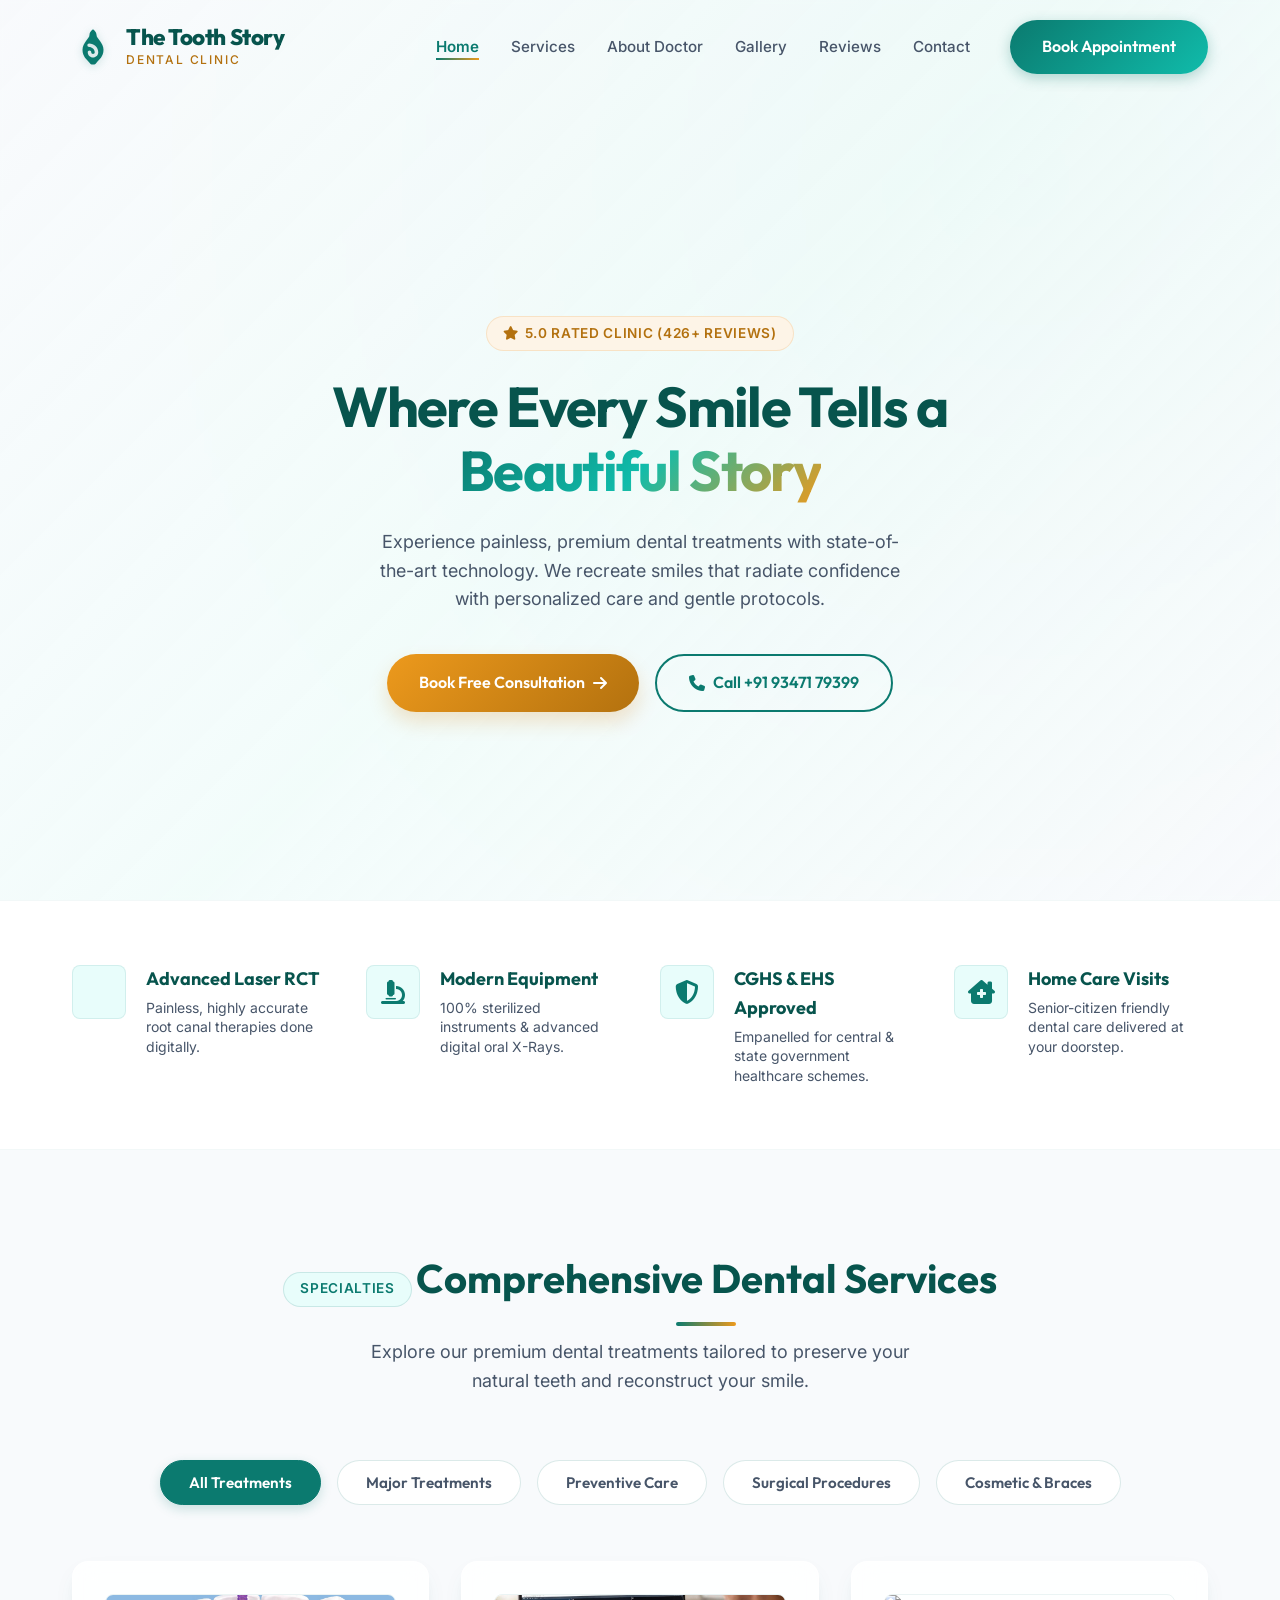
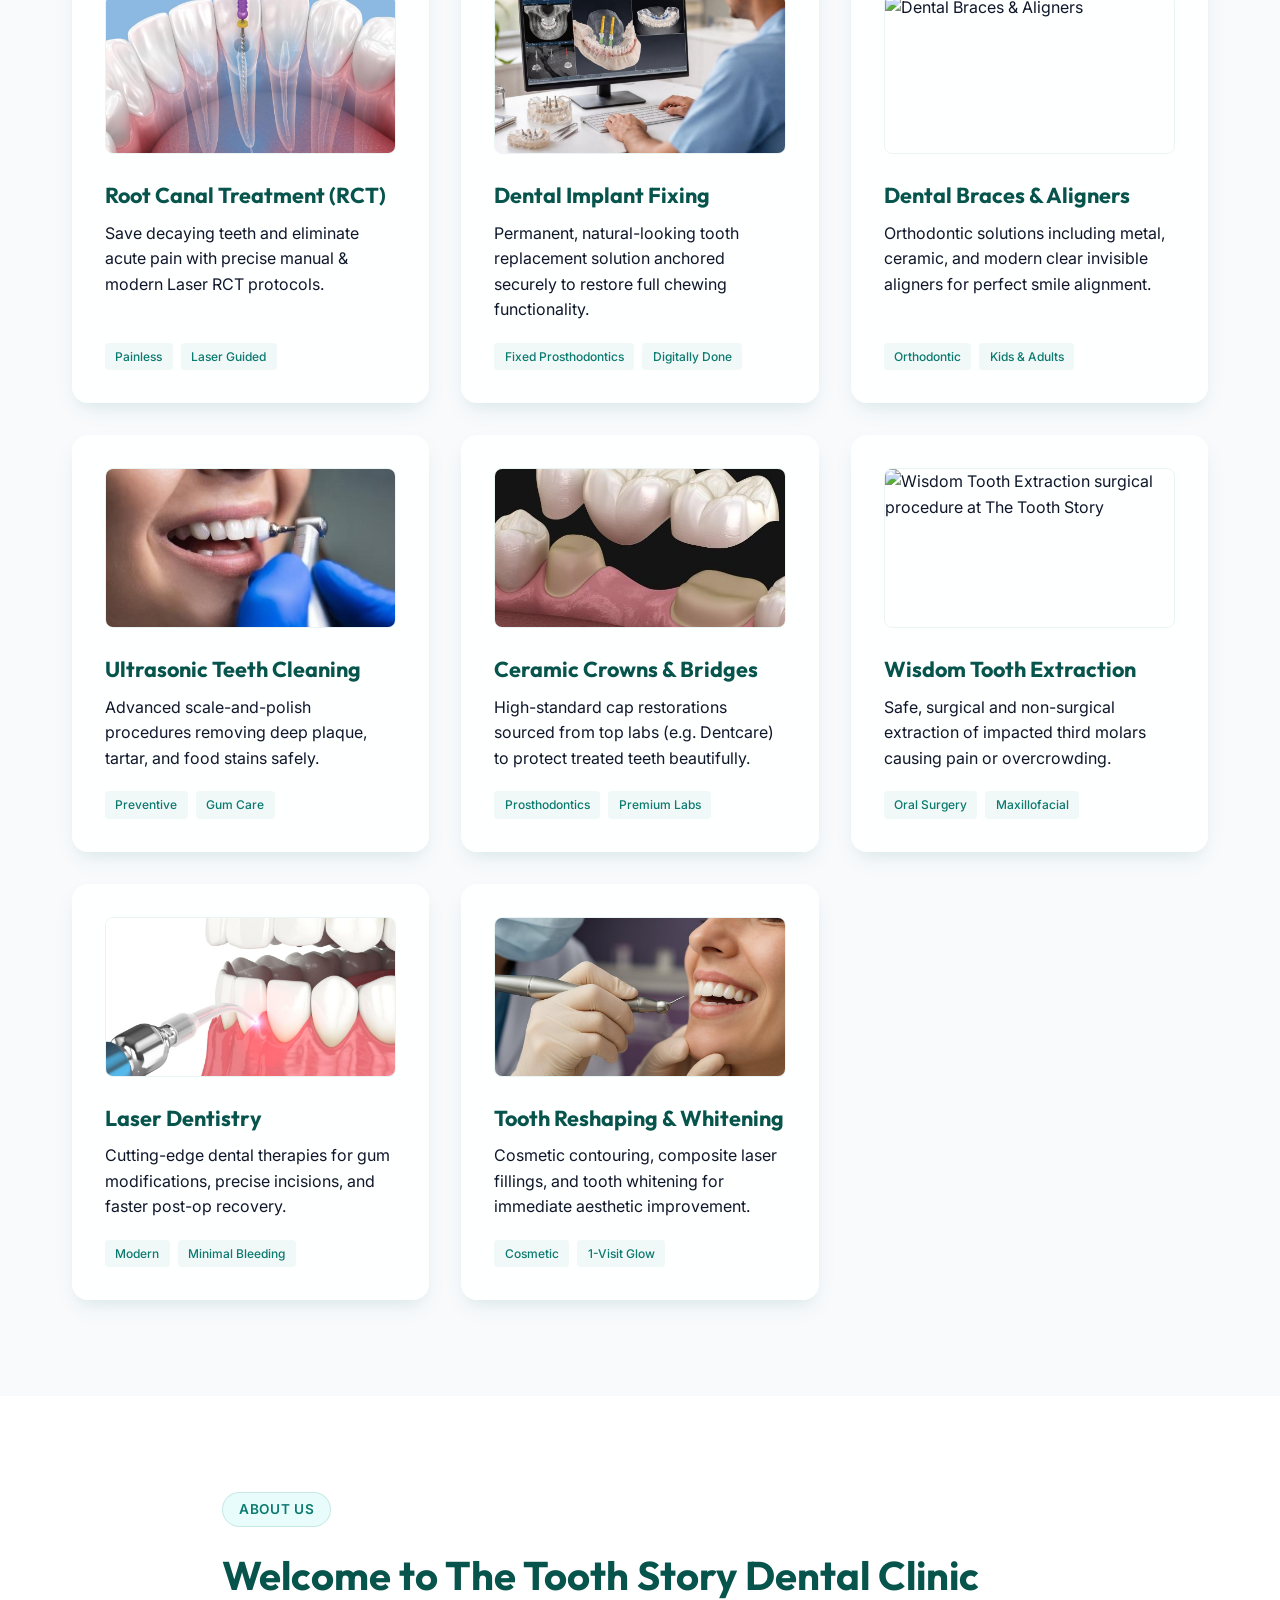
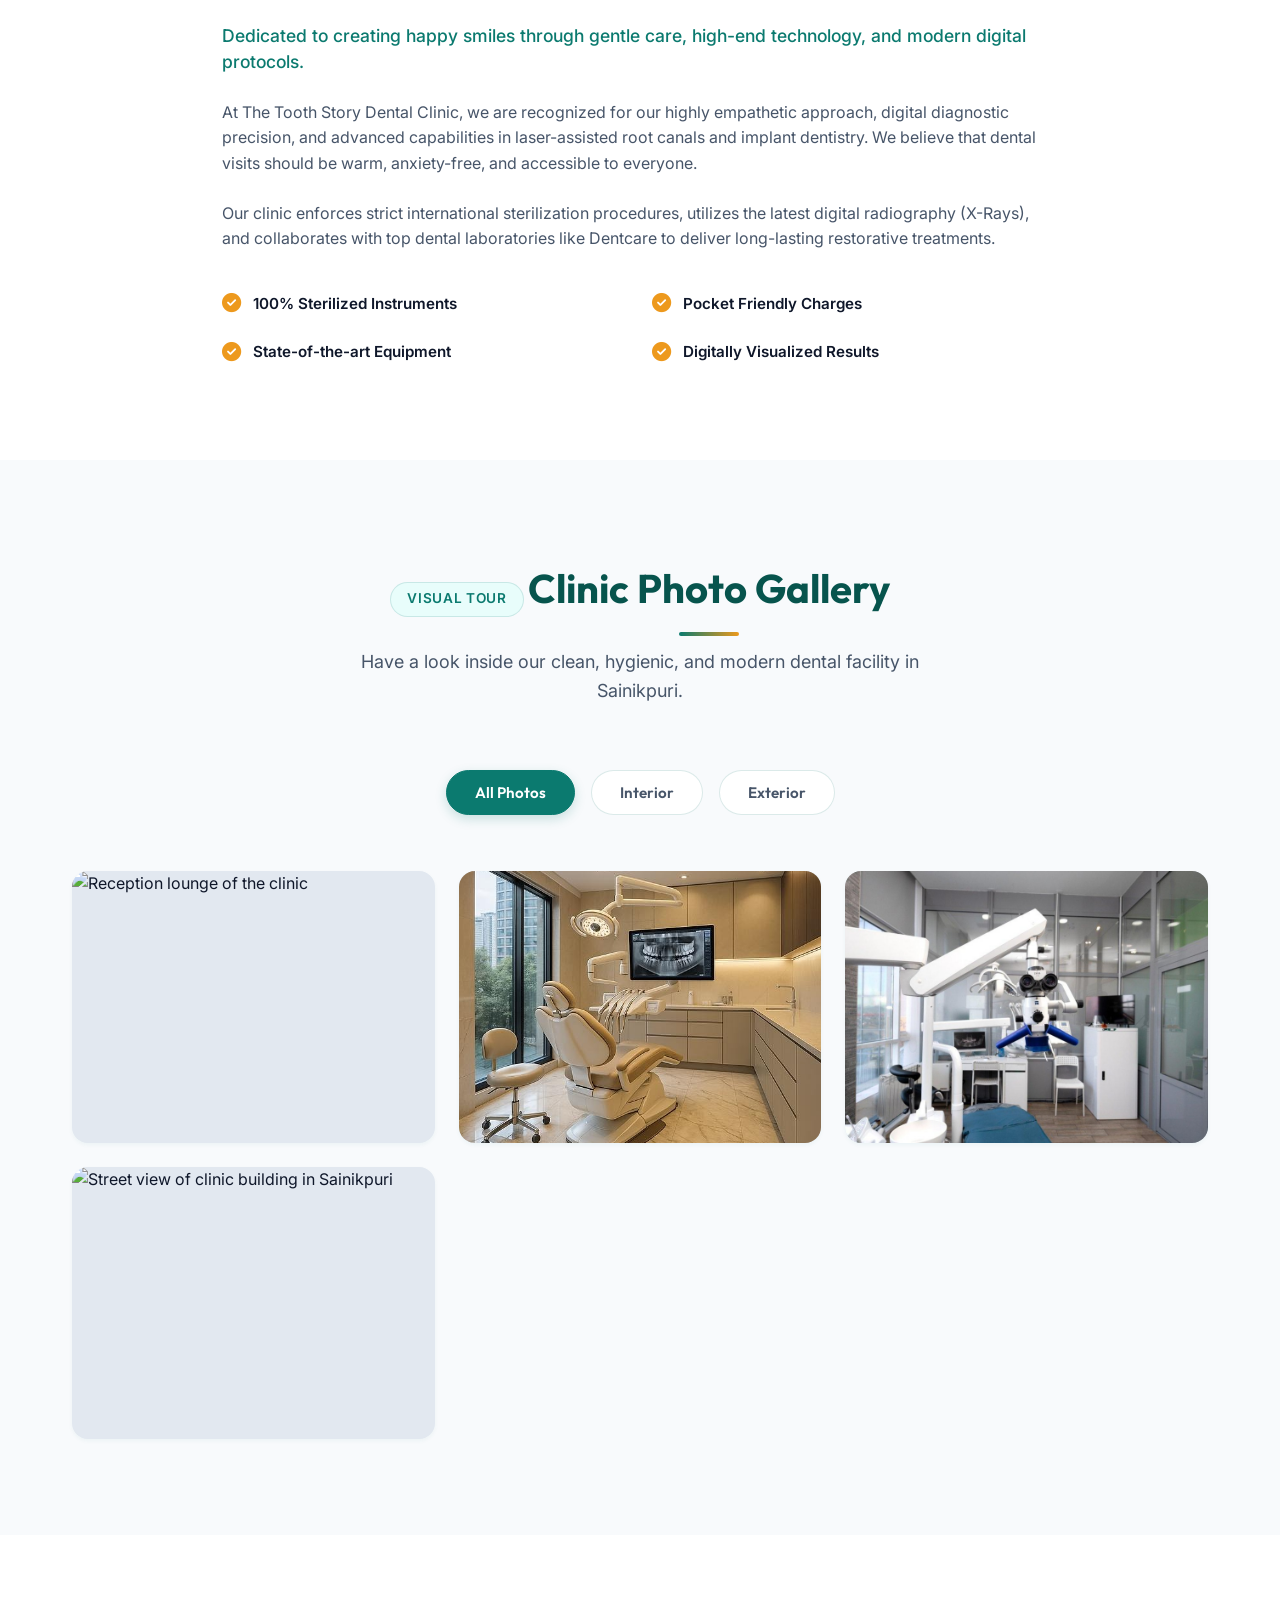
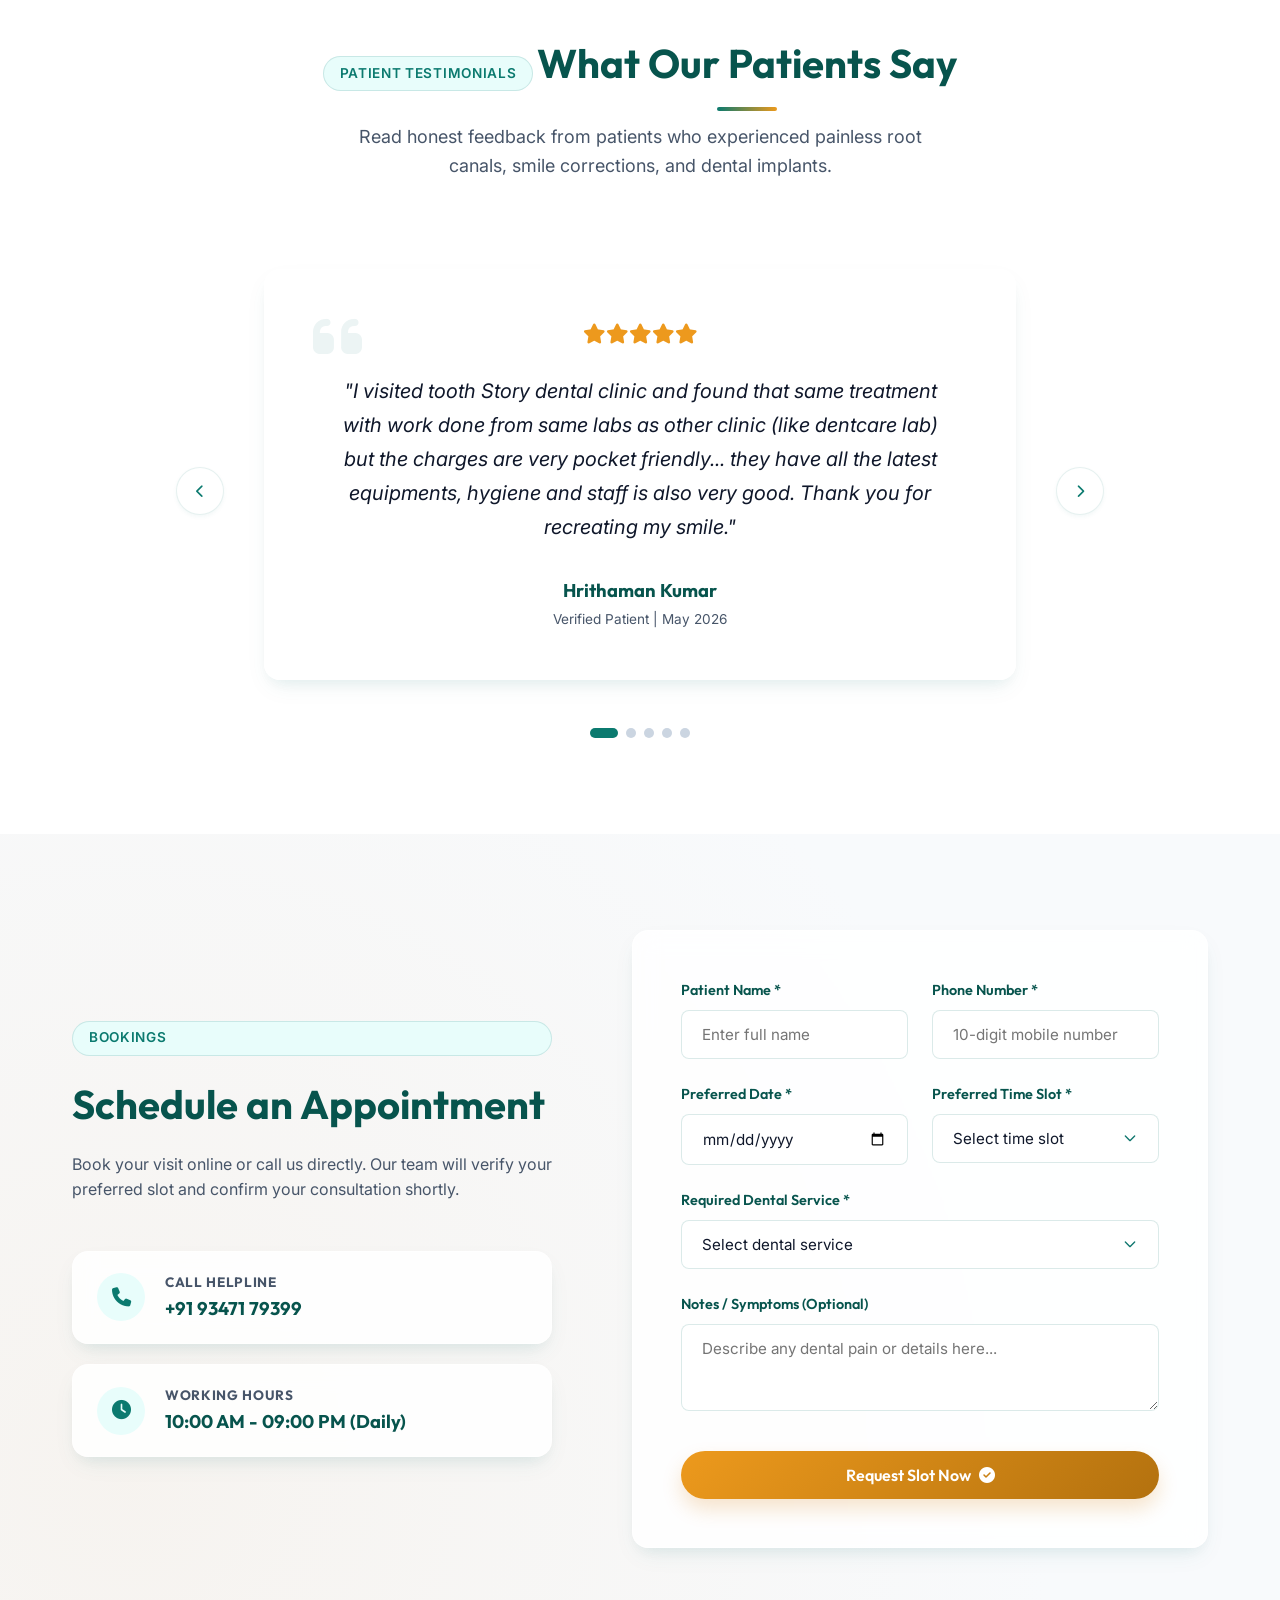
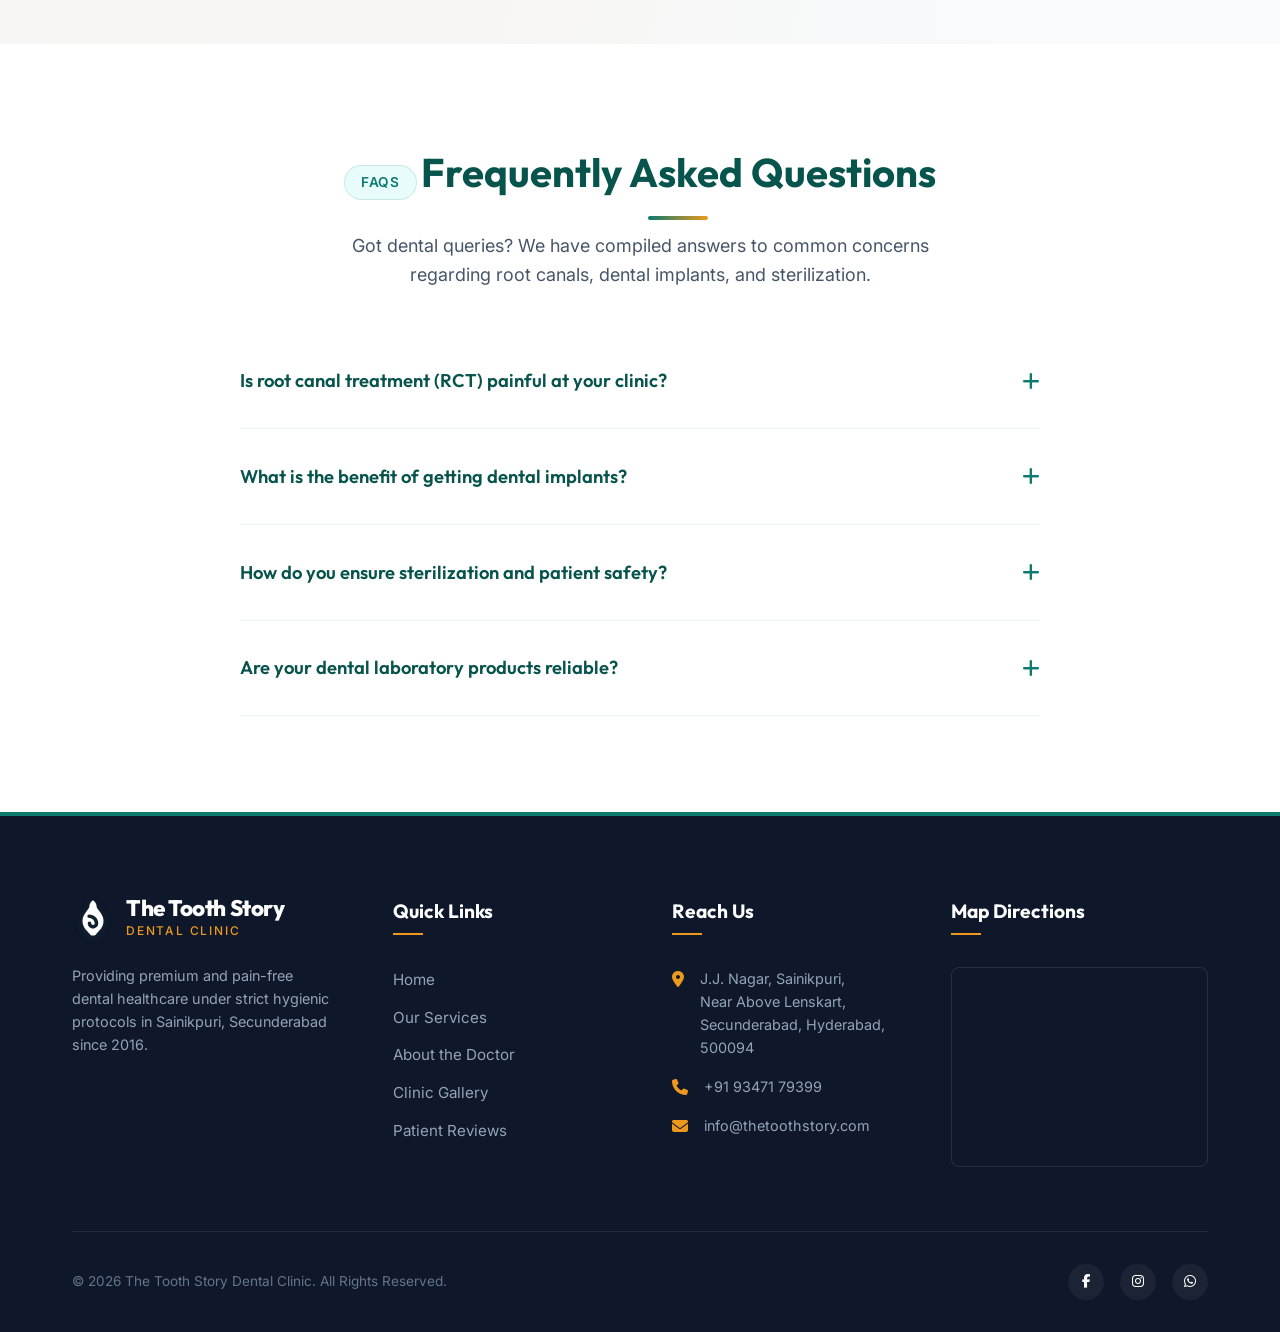
==== commit ecc30f95: "Remove background image poster and radial background overlays from home page section" ====
--- a/index.html
+++ b/index.html
@@ -60,7 +60,7 @@
   <section id="hero" class="hero">
     <!-- Full Section Background Video Layer -->
     <div class="hero-video-bg-container">
-      <video class="hero-video-bg" autoplay loop muted playsinline poster="hero_consultation_2.jpg">
+      <video class="hero-video-bg" autoplay loop muted playsinline>
         <source src="hero_bg.mp4" type="video/mp4">
         <source src="https://assets.mixkit.co/videos/preview/mixkit-dentist-examining-a-patients-teeth-41485-large.mp4" type="video/mp4">
       </video>
--- a/styles.css
+++ b/styles.css
@@ -407,17 +407,6 @@
   pointer-events: none;
 }
 
-.hero::before {
-  content: '';
-  position: absolute;
-  top: -10%;
-  right: -10%;
-  width: 50%;
-  height: 60%;
-  background: radial-gradient(circle, rgba(217, 119, 6, 0.05) 0%, transparent 70%);
-  z-index: 0;
-  pointer-events: none;
-}
 
 .hero .container {
   display: flex;
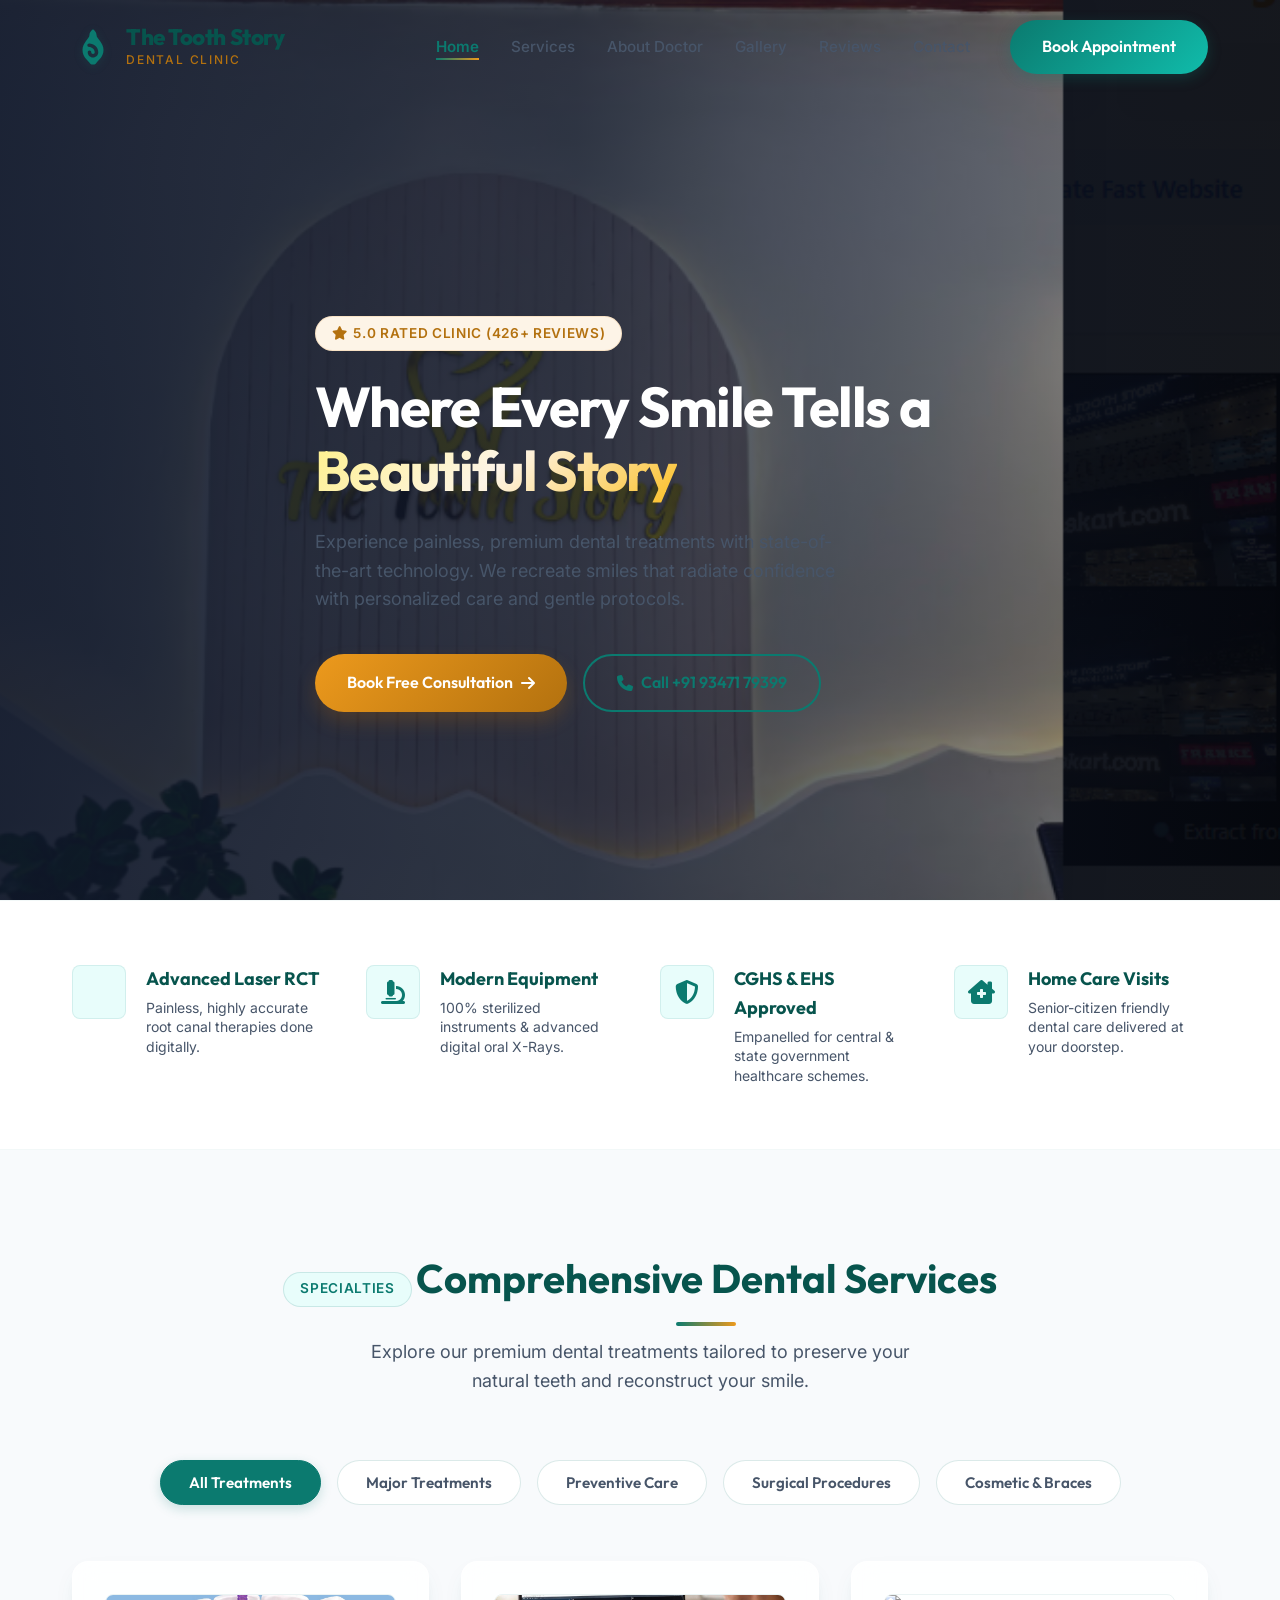
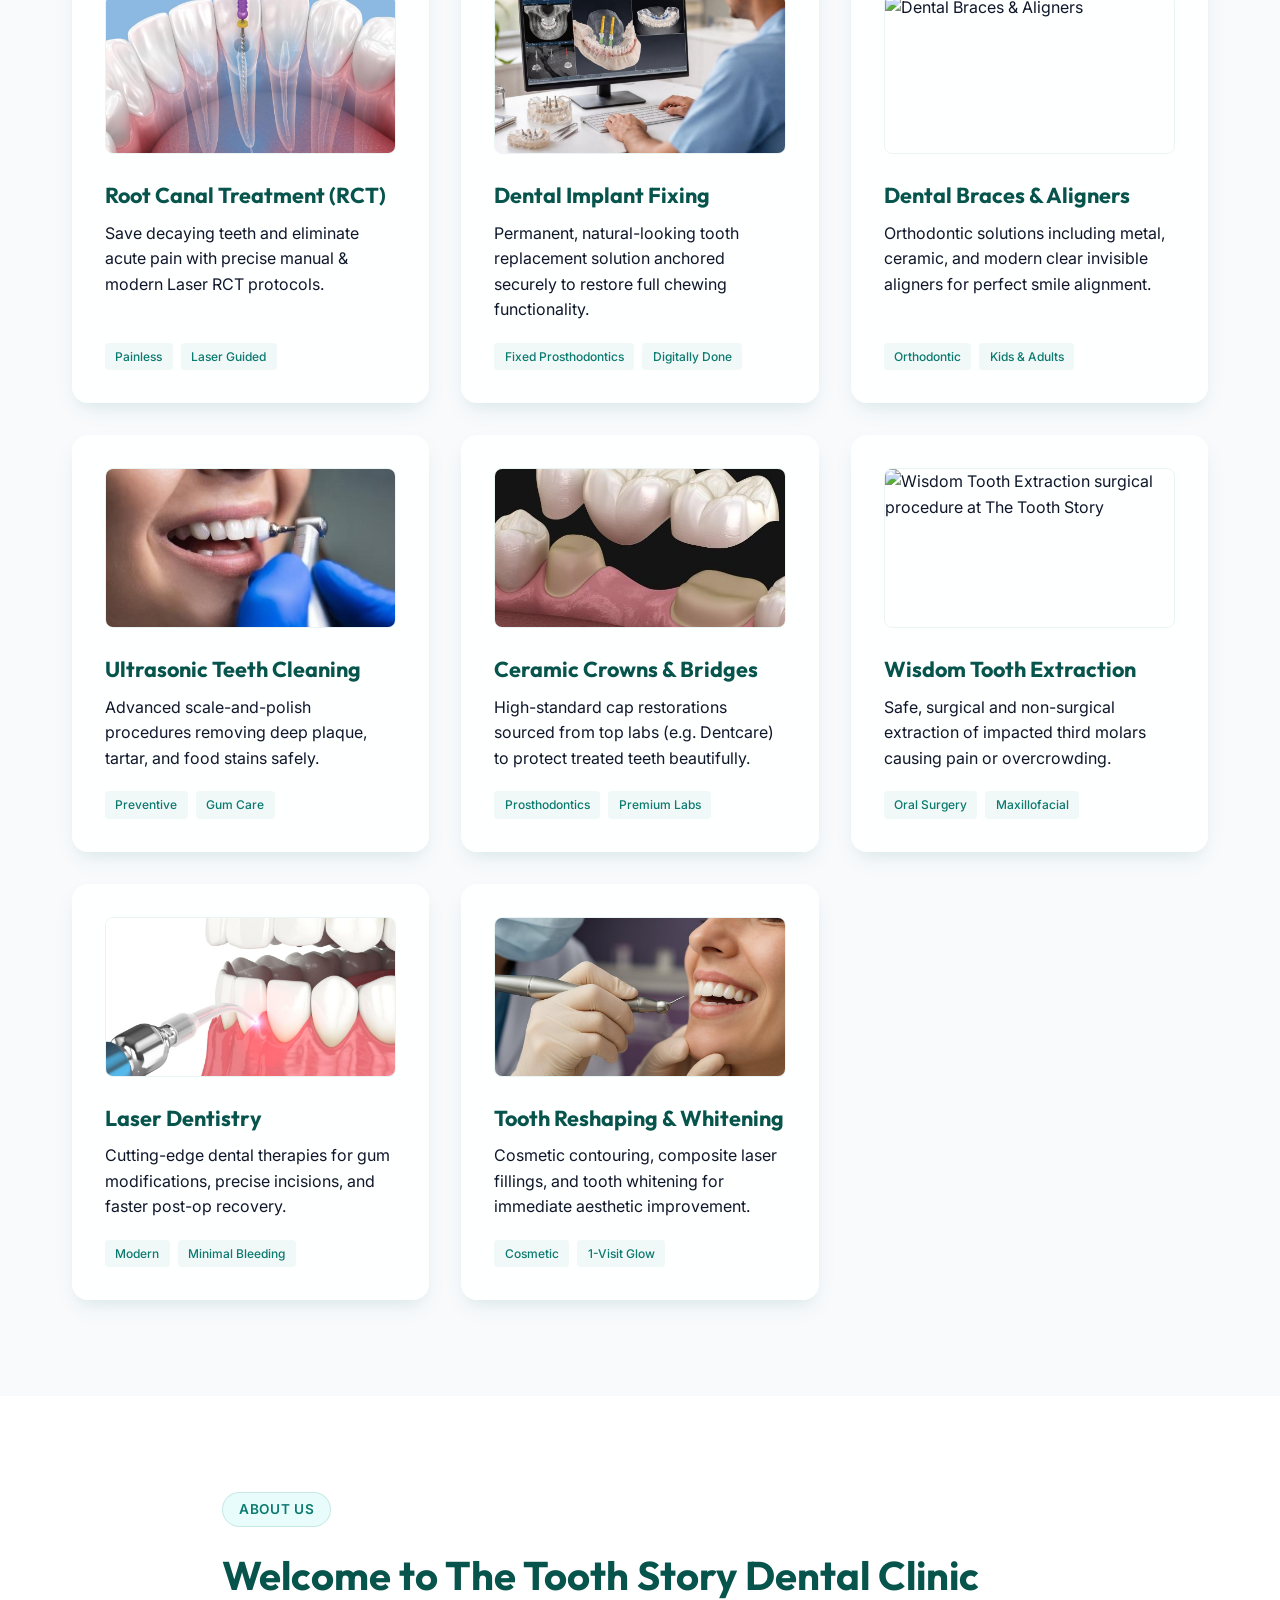
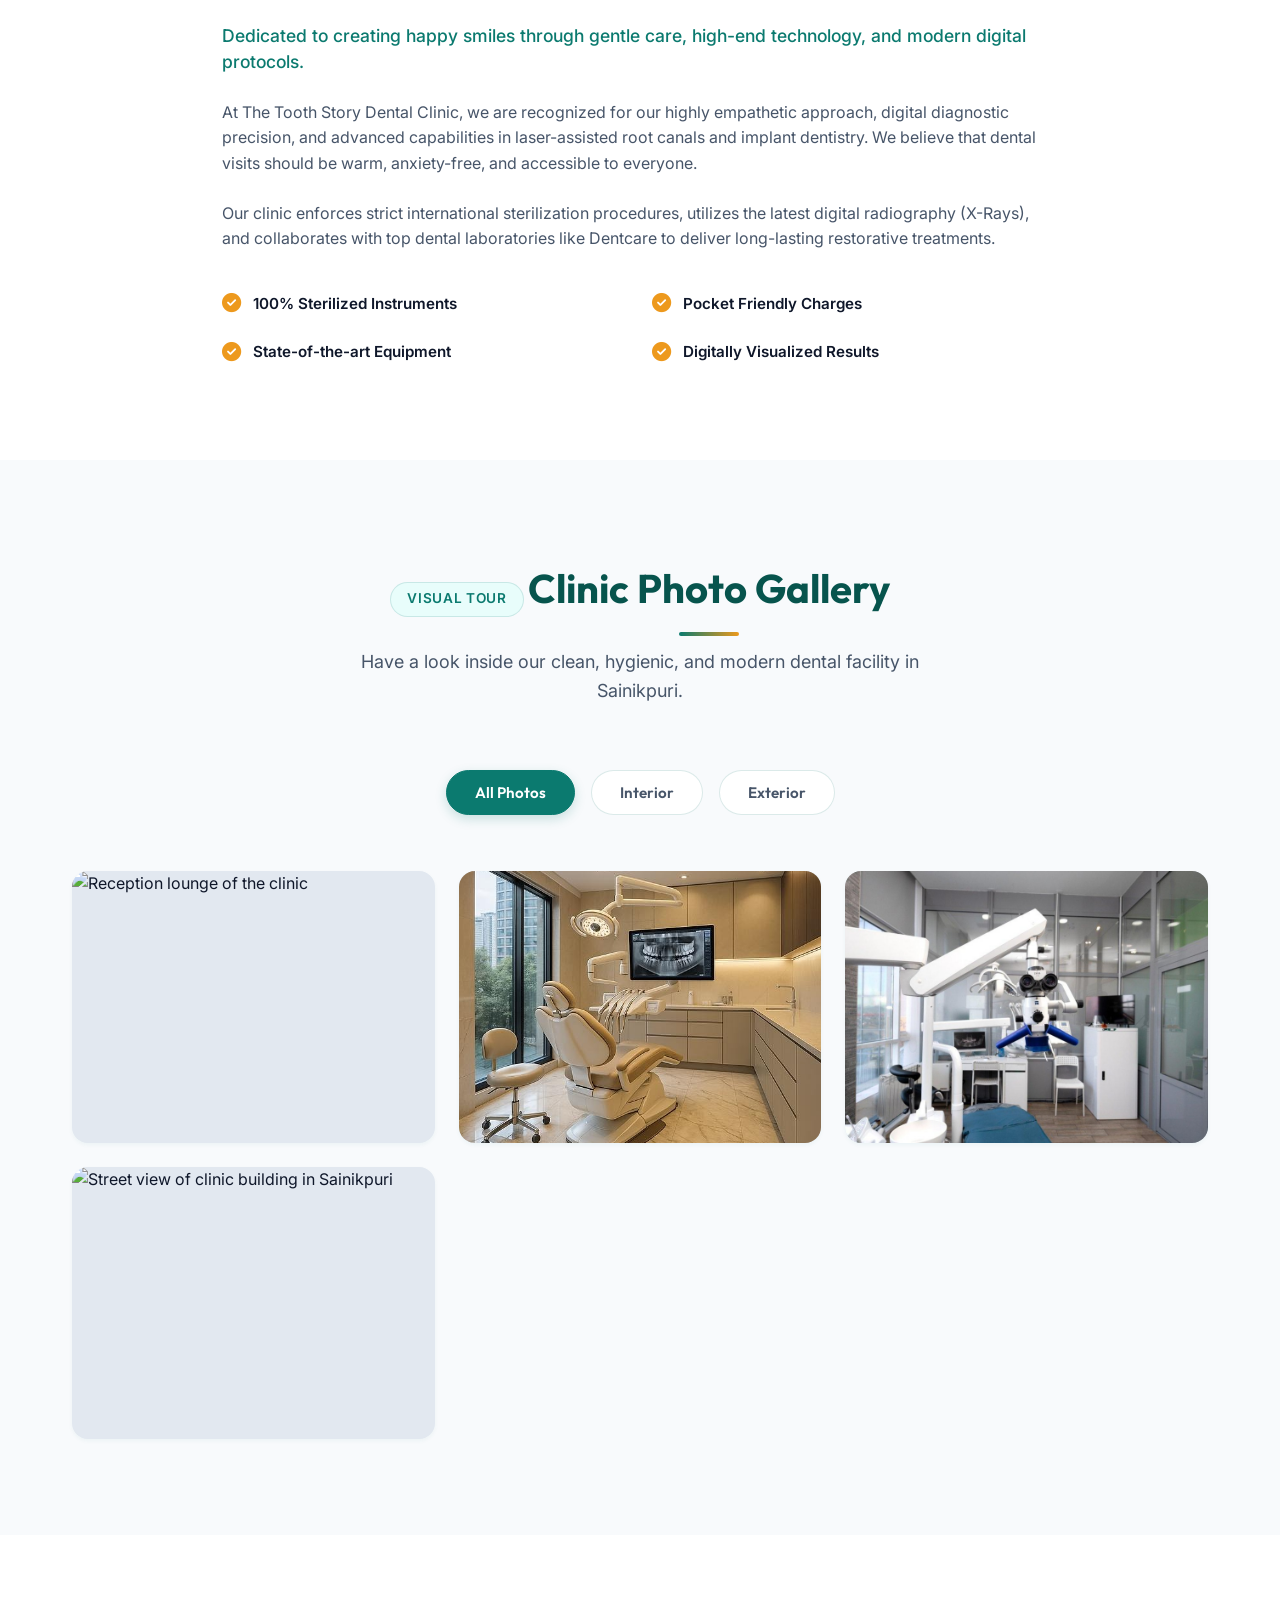
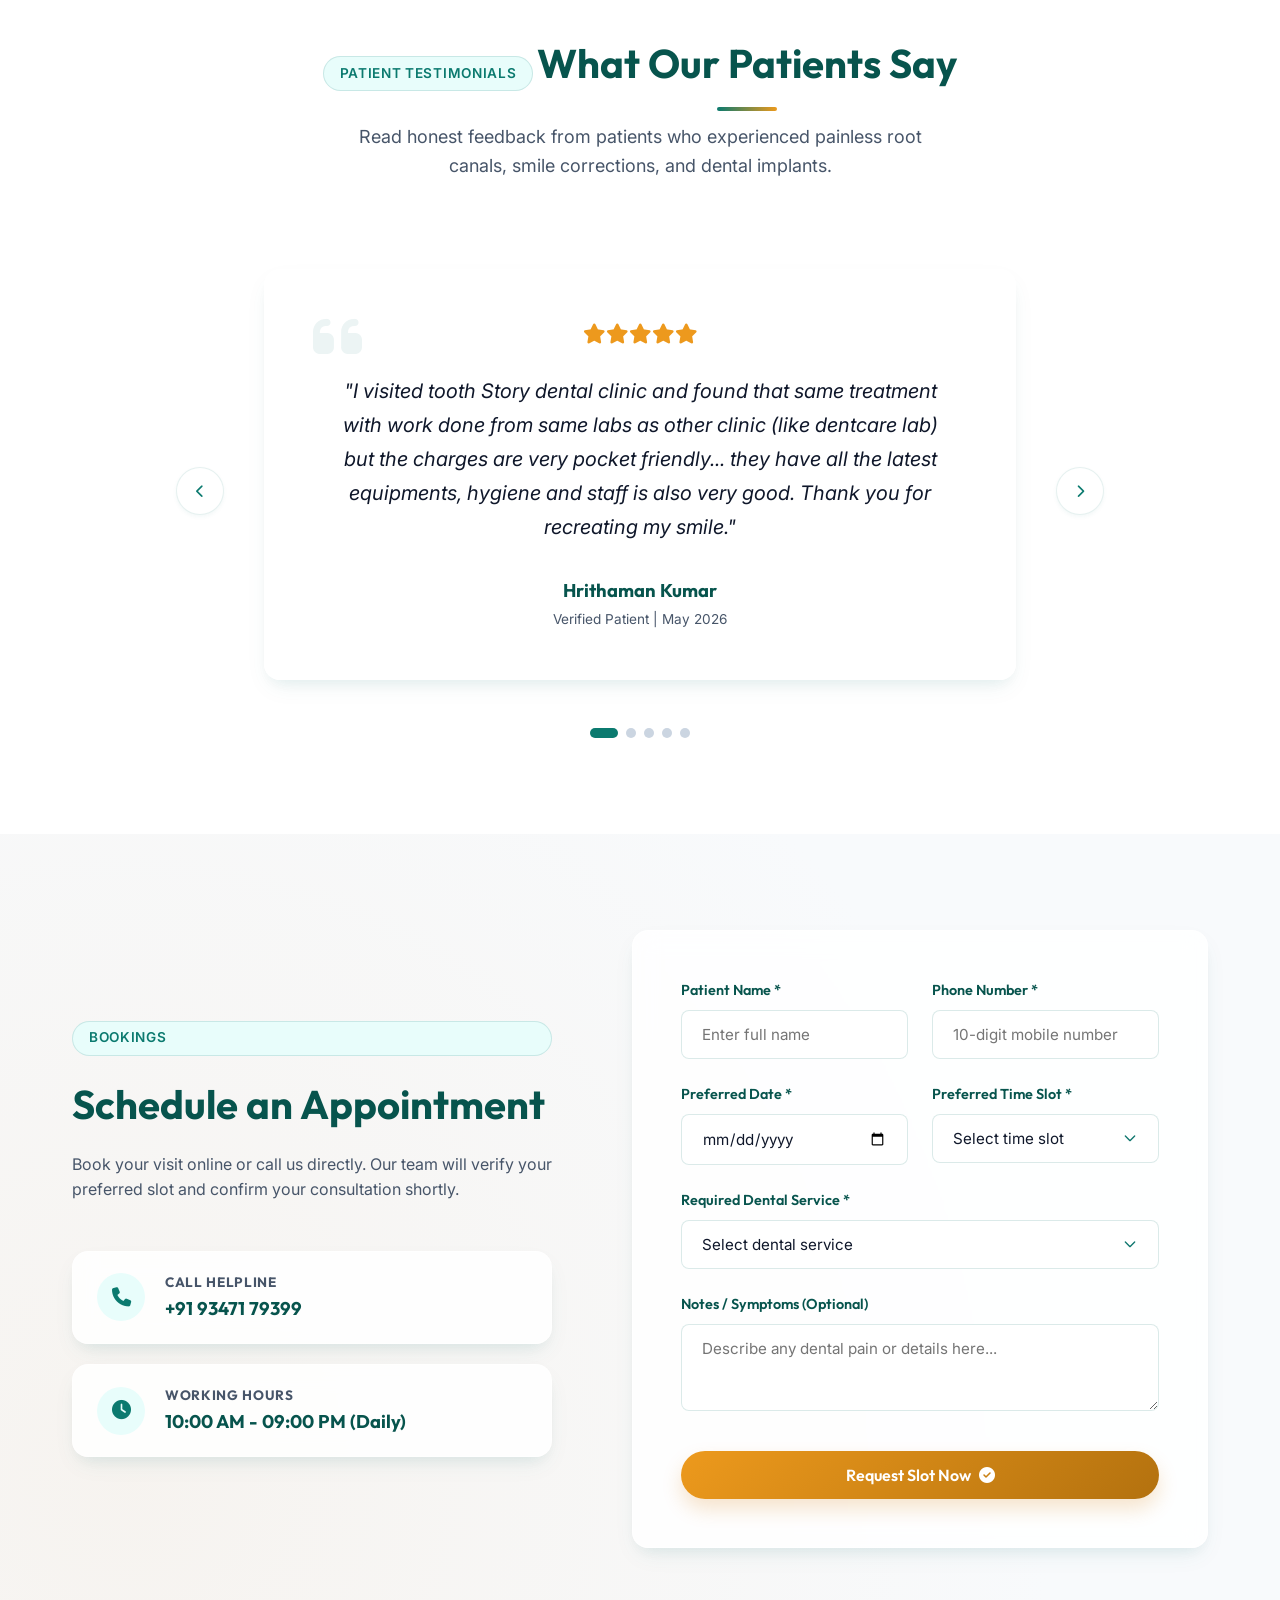
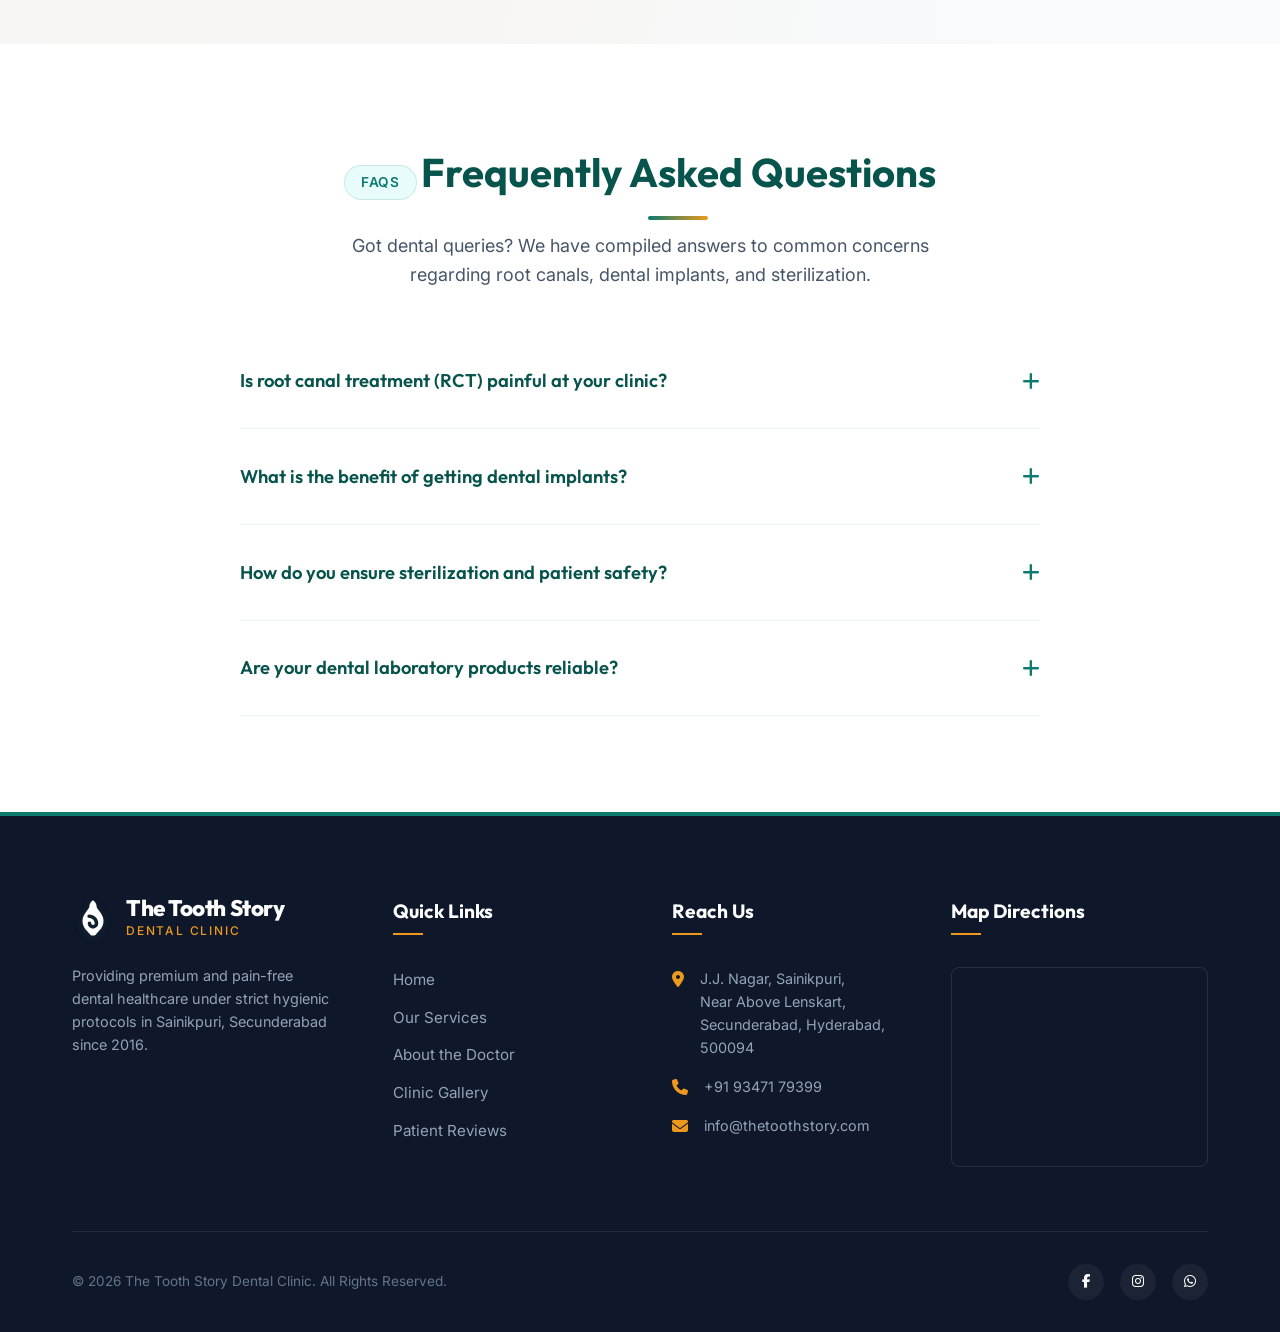
==== commit f34fcc5d: "Set clinic logo wall feature image as home section background with left-aligned text" ====
--- a/index.html
+++ b/index.html
@@ -58,13 +58,10 @@
        HERO SECTION
        ========================================== -->
   <section id="hero" class="hero">
-    <!-- Full Section Background Video Layer -->
-    <div class="hero-video-bg-container">
-      <video class="hero-video-bg" autoplay loop muted playsinline>
-        <source src="hero_bg.mp4" type="video/mp4">
-        <source src="https://assets.mixkit.co/videos/preview/mixkit-dentist-examining-a-patients-teeth-41485-large.mp4" type="video/mp4">
-      </video>
-      <div class="hero-video-overlay"></div>
+    <!-- Full Section Background Layer with Clinic Logo Wall -->
+    <div class="hero-bg-container">
+      <img src="hero_clinic_wall.png" alt="The Tooth Story Dental Clinic Illuminated Feature Wall" class="hero-bg-img">
+      <div class="hero-bg-overlay"></div>
     </div>
 
     <div class="container">
--- a/styles.css
+++ b/styles.css
@@ -375,11 +375,11 @@
   padding-top: 8rem;
   position: relative;
   overflow: hidden;
-  background: radial-gradient(circle at 80% 20%, rgba(15, 118, 110, 0.08) 0%, rgba(248, 250, 252, 1) 70%);
-}
-
-/* Full-Screen Video Background Layer */
-.hero-video-bg-container {
+  background-color: #0f172a;
+}
+
+/* Full-Screen Feature Wall Background Layer */
+.hero-bg-container {
   position: absolute;
   top: 0;
   left: 0;
@@ -389,54 +389,61 @@
   overflow: hidden;
 }
 
-.hero-video-bg {
+.hero-bg-img {
   width: 100%;
   height: 100%;
   object-fit: cover;
-  filter: brightness(0.92) contrast(1.05);
-}
-
-.hero-video-overlay {
+  object-position: center right;
+  filter: brightness(0.95);
+}
+
+.hero-bg-overlay {
   position: absolute;
   top: 0;
   left: 0;
   width: 100%;
   height: 100%;
-  background: linear-gradient(135deg, rgba(248, 250, 252, 0.82) 0%, rgba(240, 253, 250, 0.75) 50%, rgba(248, 250, 252, 0.88) 100%);
-  backdrop-filter: blur(2px);
+  background: linear-gradient(90deg, rgba(15, 23, 42, 0.92) 0%, rgba(15, 23, 42, 0.80) 45%, rgba(15, 23, 42, 0.30) 100%);
   pointer-events: none;
 }
 
-
 .hero .container {
   display: flex;
-  justify-content: center;
-  z-index: 1;
+  justify-content: flex-start;
+  z-index: 2;
+  position: relative;
 }
 
 .hero-content {
   display: flex;
   flex-direction: column;
-  align-items: center;
-  text-align: center;
+  align-items: flex-start;
+  text-align: left;
   gap: 1.5rem;
-  max-width: 840px;
+  max-width: 650px;
 }
 
 .hero-rating {
-  align-self: center;
+  align-self: flex-start;
 }
 
 .hero-title {
   font-size: 3.5rem;
   line-height: 1.15;
   letter-spacing: -0.03em;
+  color: #ffffff;
 }
 
 .hero-title span {
-  background: linear-gradient(135deg, var(--primary), var(--primary-medium), var(--secondary));
+  background: linear-gradient(135deg, #fef08a, var(--secondary-light), #fbbf24);
   -webkit-background-clip: text;
   -webkit-text-fill-color: transparent;
+}
+
+.hero-desc {
+  font-size: 1.125rem;
+  color: rgba(241, 245, 249, 0.92);
+  max-width: 580px;
 }
 
 .hero-desc {
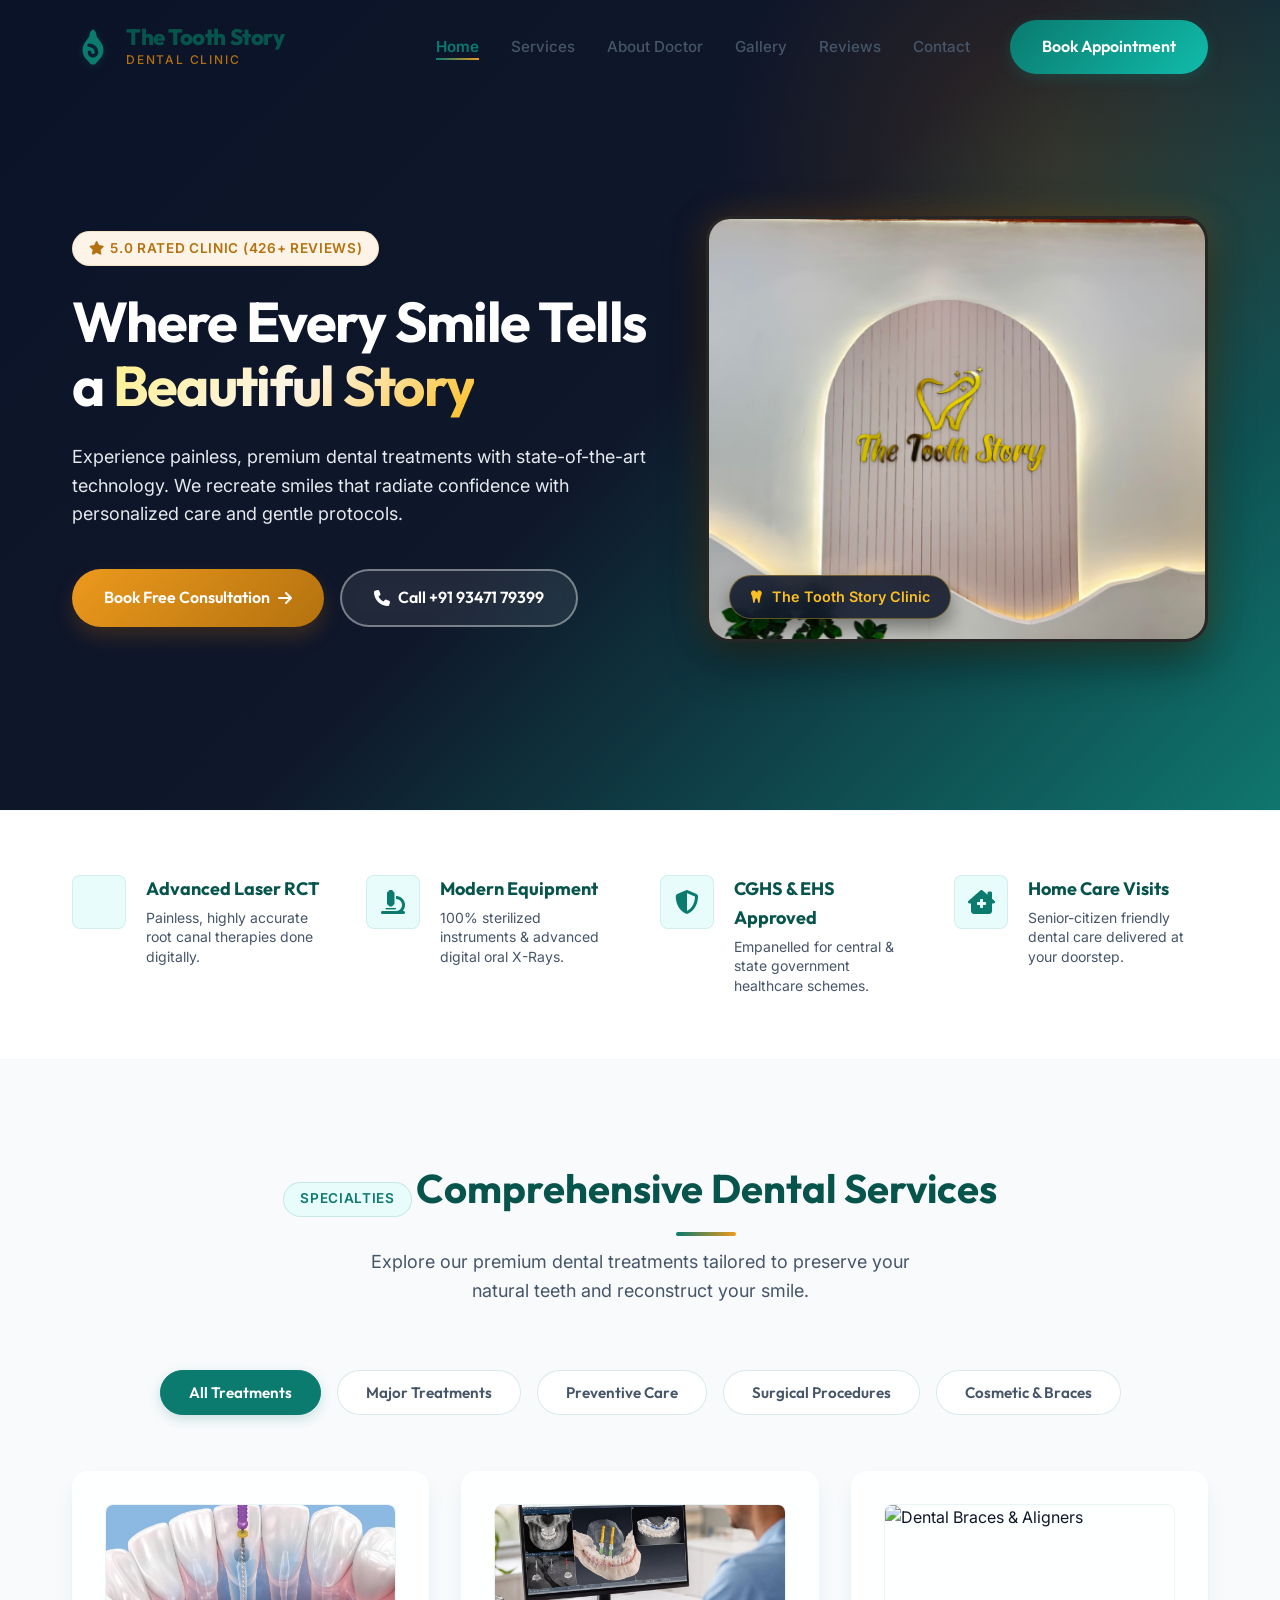
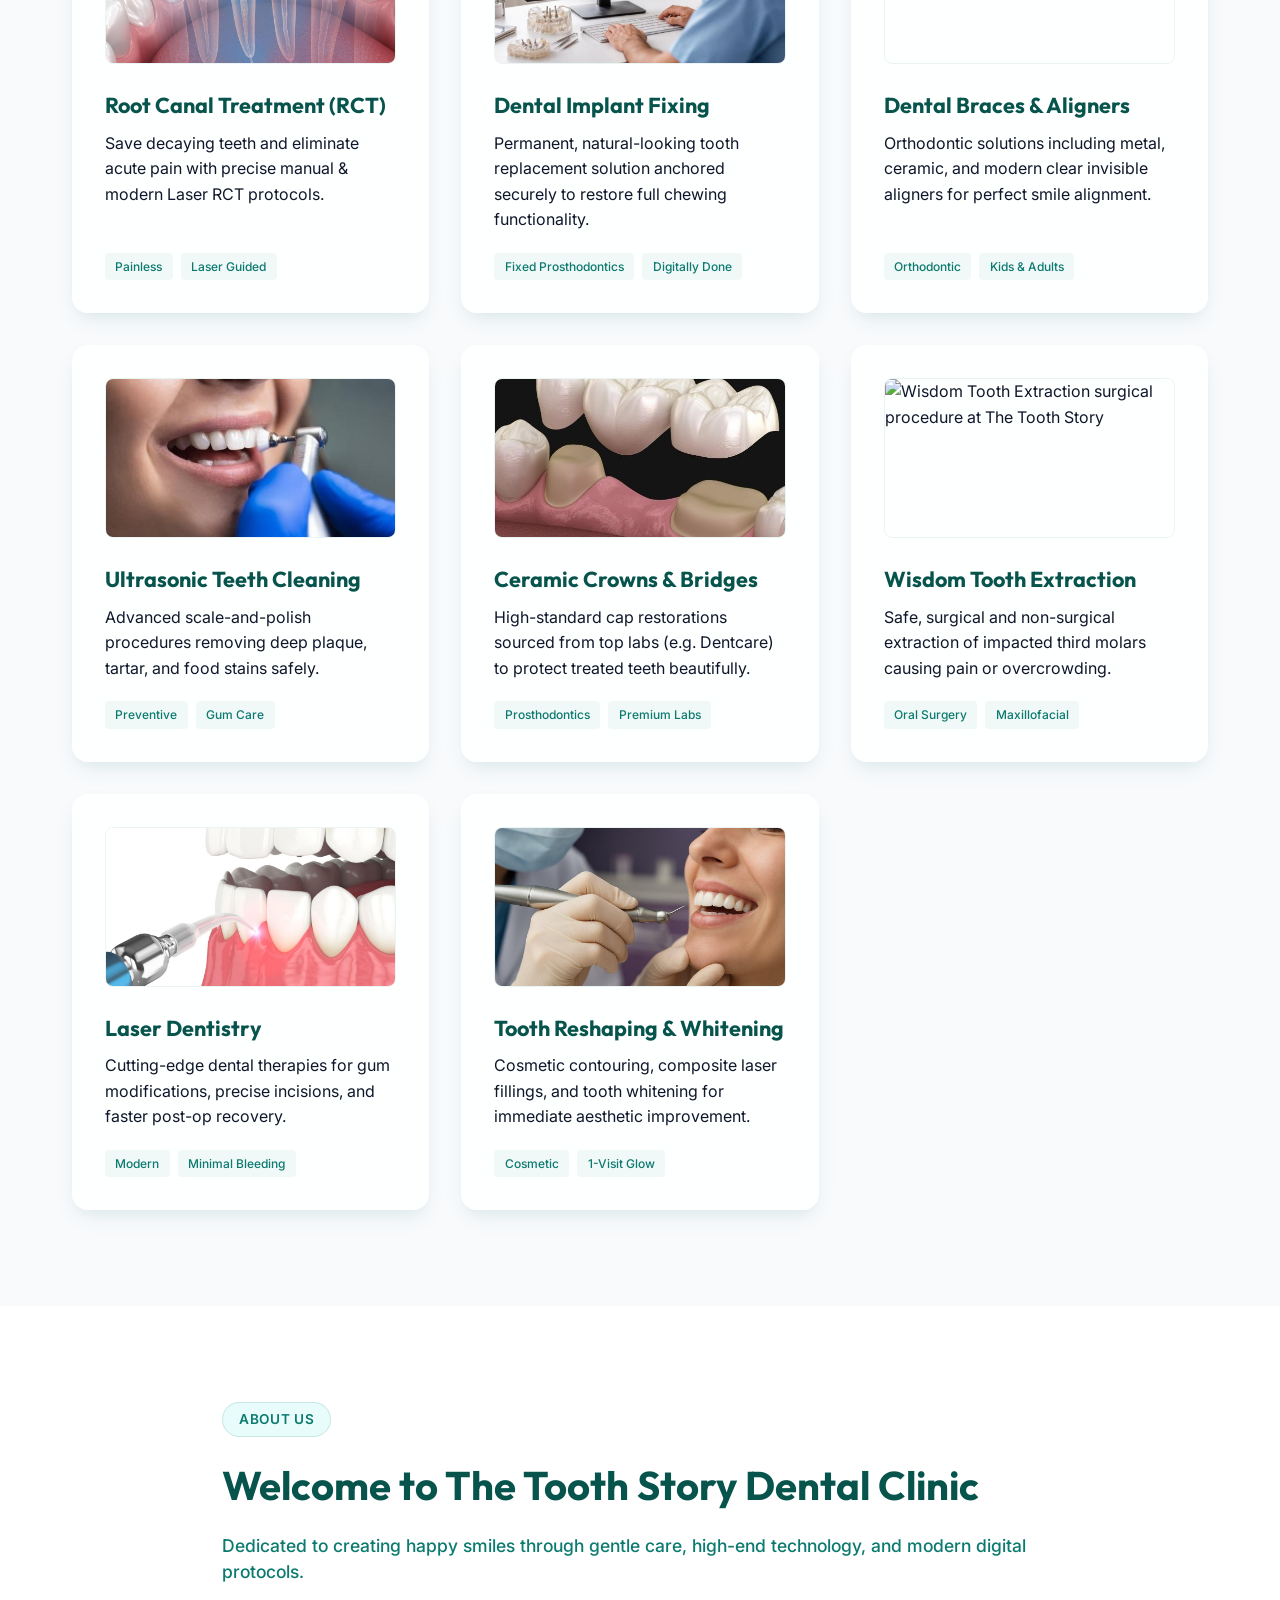
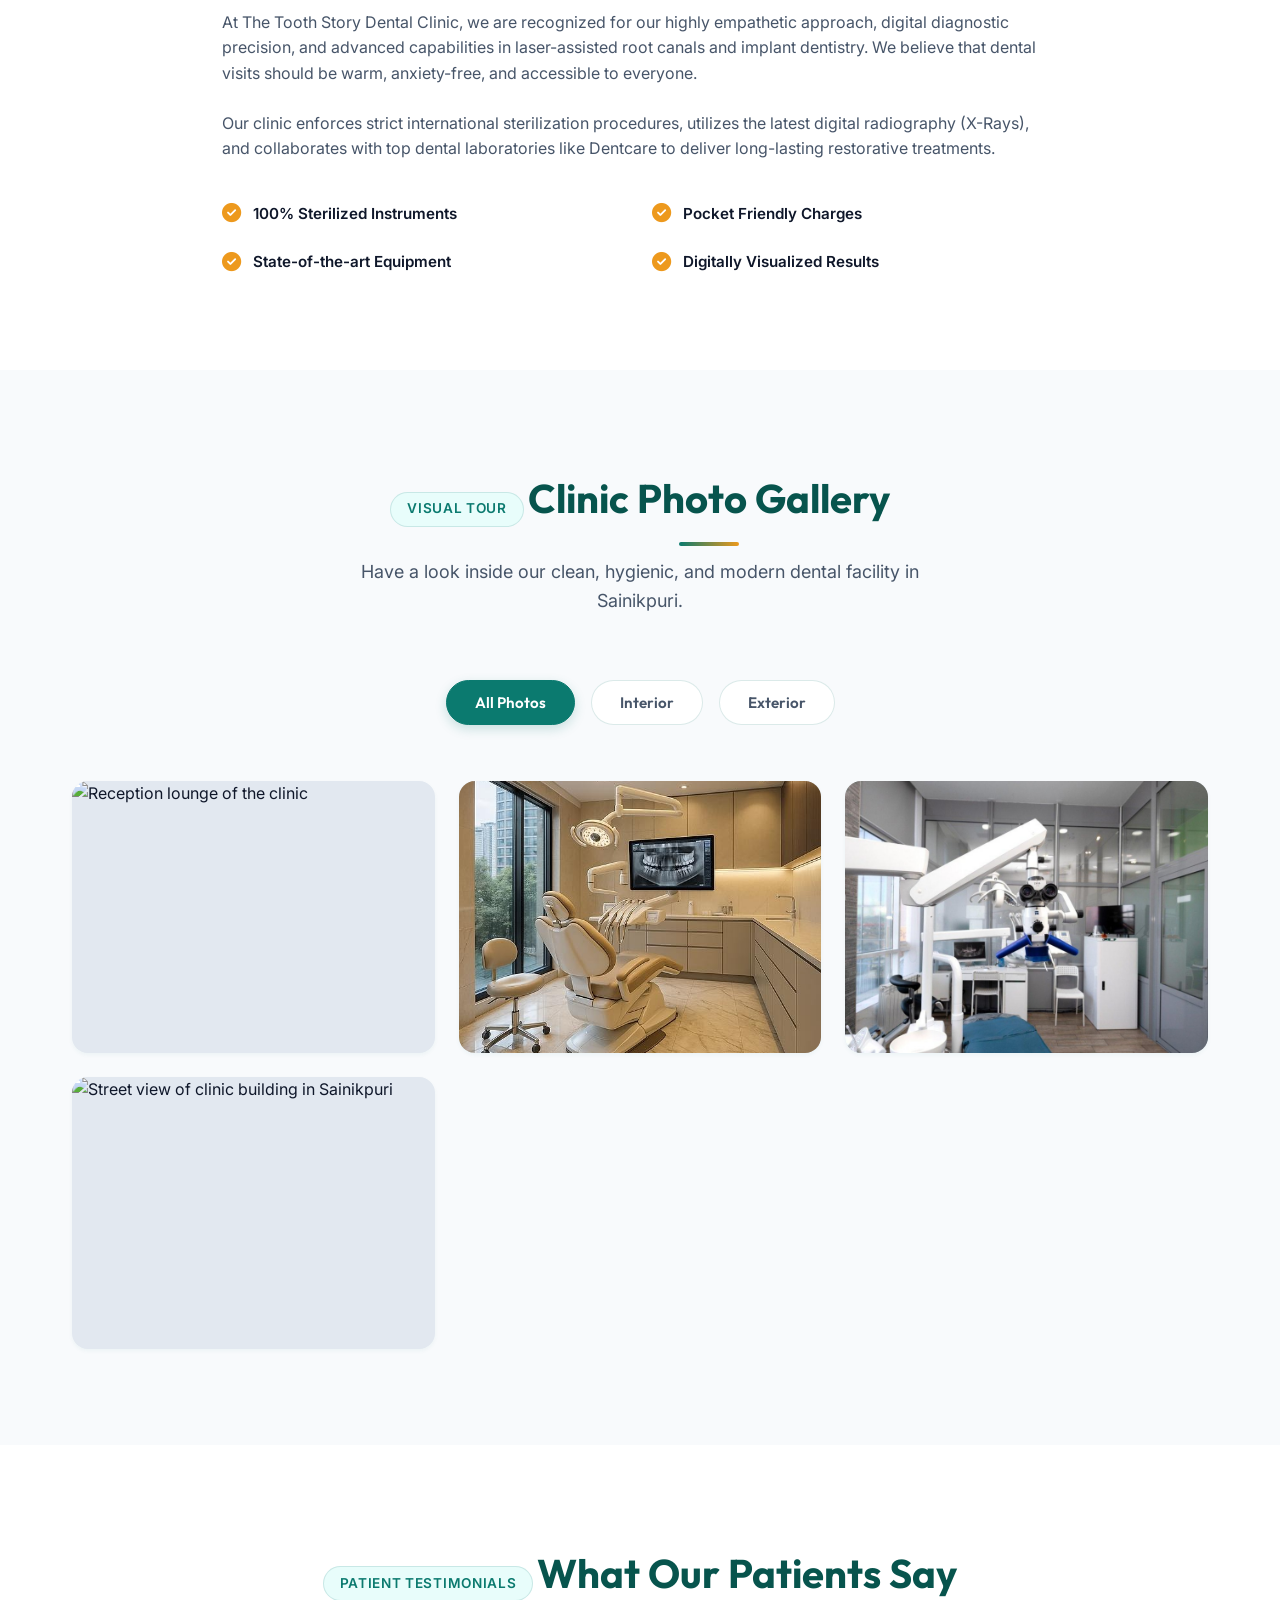
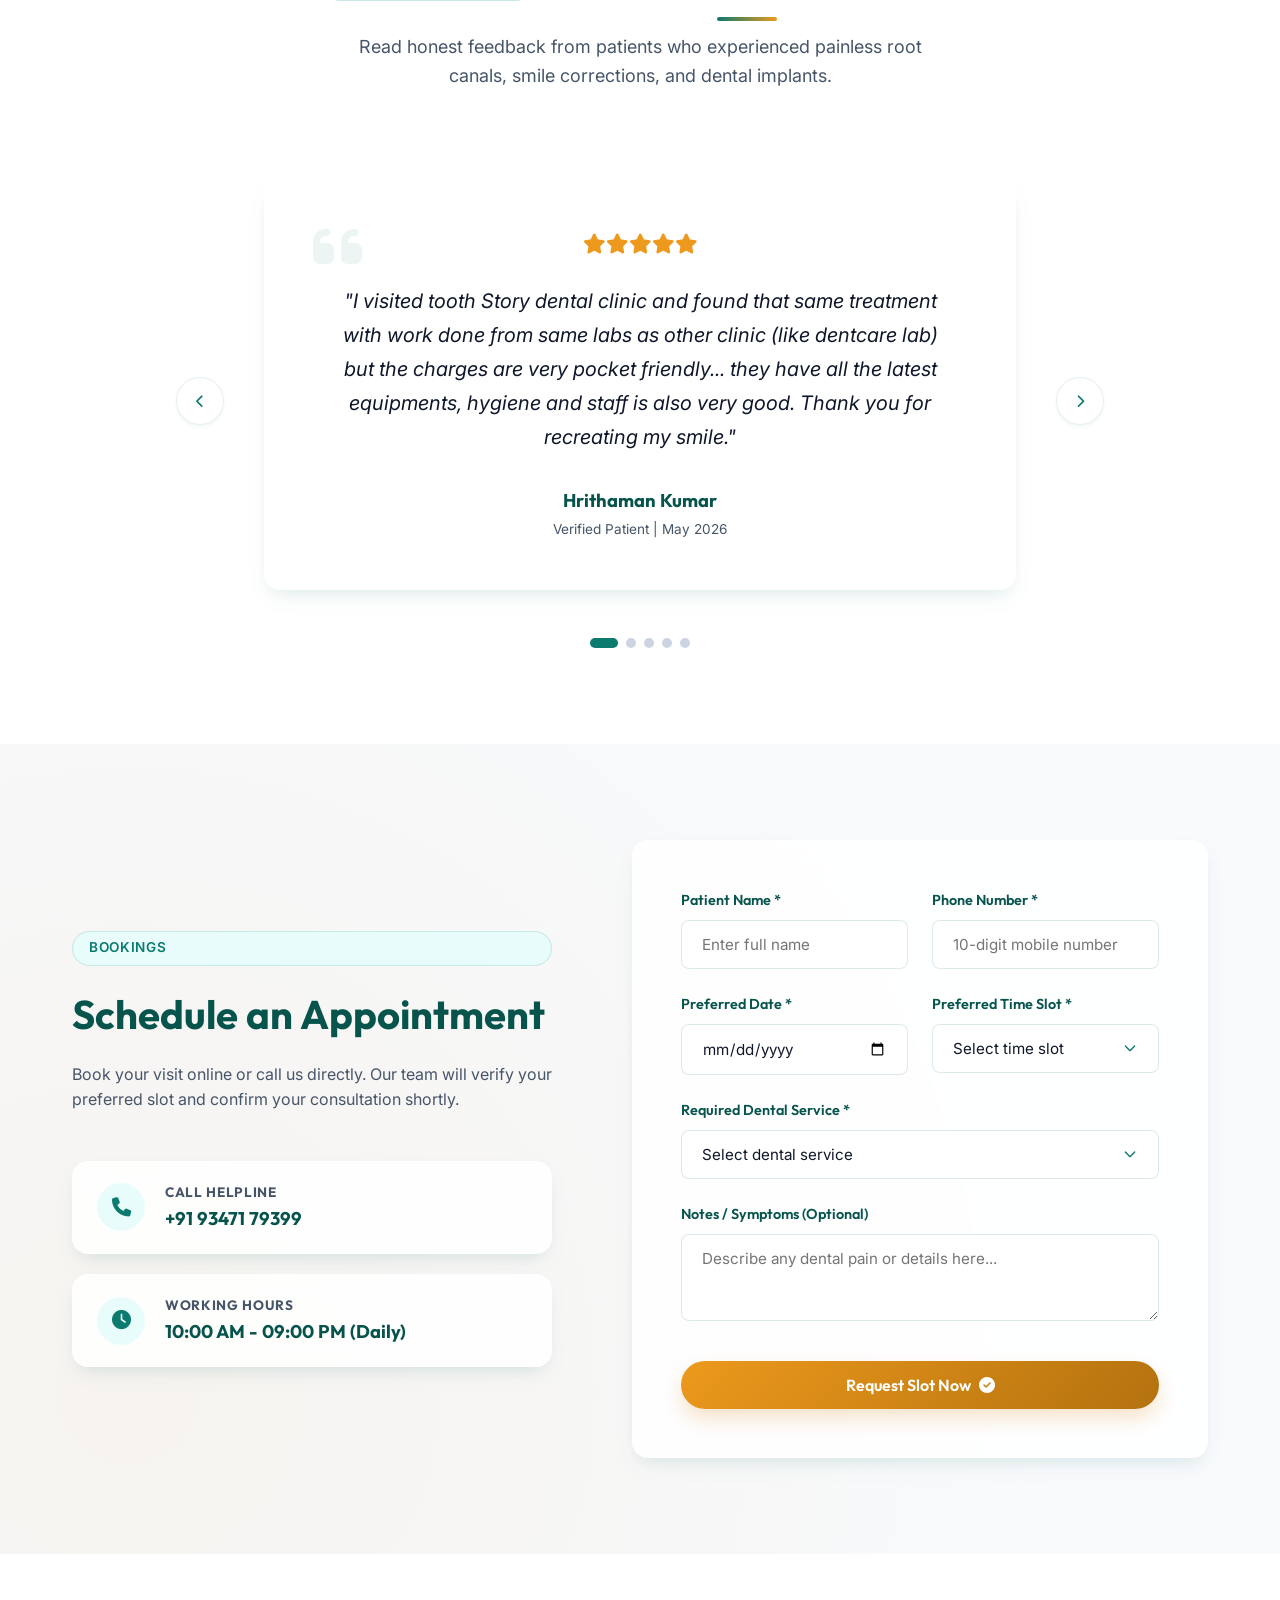
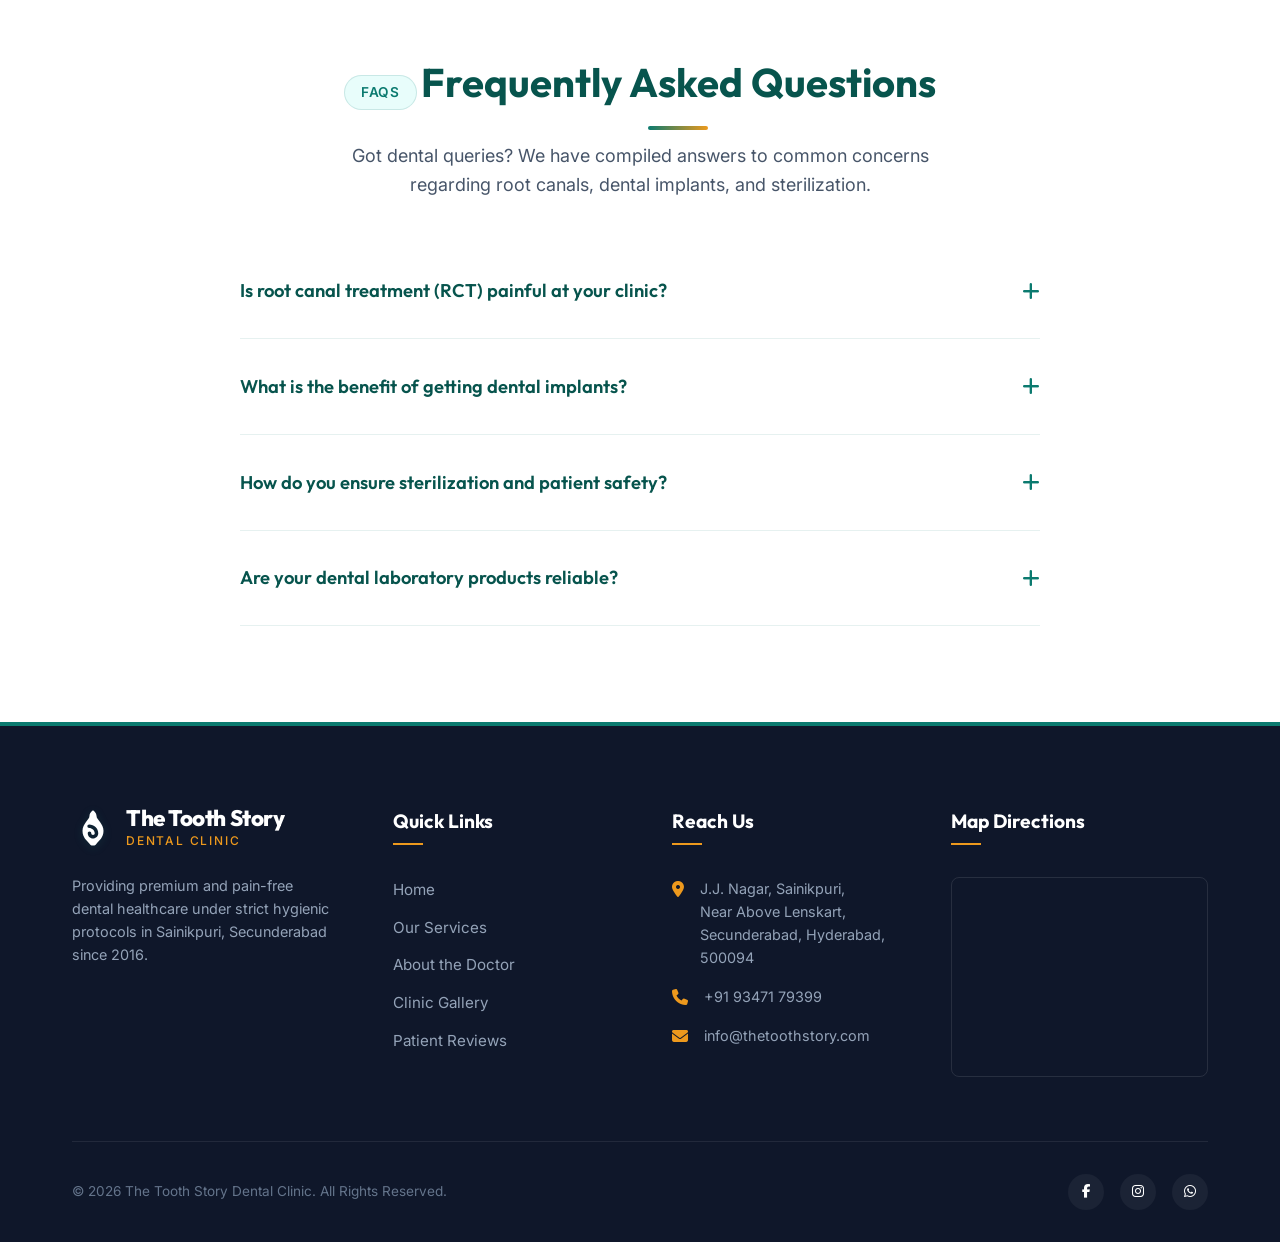
==== commit 4bfaa8e7: "Upgrade hero section to luxury dark slate and gold theme with feature logo card" ====
--- a/index.html
+++ b/index.html
@@ -58,12 +58,6 @@
        HERO SECTION
        ========================================== -->
   <section id="hero" class="hero">
-    <!-- Full Section Background Layer with Clinic Logo Wall -->
-    <div class="hero-bg-container">
-      <img src="hero_clinic_wall.png" alt="The Tooth Story Dental Clinic Illuminated Feature Wall" class="hero-bg-img">
-      <div class="hero-bg-overlay"></div>
-    </div>
-
     <div class="container">
       <div class="hero-content">
         <div class="hero-rating">
@@ -76,6 +70,12 @@
         <div class="hero-ctas">
           <a href="#booking" class="btn btn-secondary">Book Free Consultation <i class="fa-solid fa-arrow-right"></i></a>
           <a href="tel:9347179399" class="btn btn-outline"><i class="fa-solid fa-phone"></i> Call +91 93471 79399</a>
+        </div>
+      </div>
+      <div class="hero-feature-card">
+        <img src="hero_clinic_wall.png" alt="The Tooth Story Dental Clinic Illuminated Feature Wall" class="hero-feature-img">
+        <div class="hero-feature-badge">
+          <i class="fa-solid fa-tooth"></i> The Tooth Story Clinic
         </div>
       </div>
     </div>
--- a/styles.css
+++ b/styles.css
@@ -369,49 +369,34 @@
    HERO SECTION
    ========================================== */
 .hero {
-  min-height: 100vh;
+  min-height: 90vh;
   display: flex;
   align-items: center;
   padding-top: 8rem;
+  padding-bottom: 5rem;
   position: relative;
   overflow: hidden;
-  background-color: #0f172a;
-}
-
-/* Full-Screen Feature Wall Background Layer */
-.hero-bg-container {
+  background: linear-gradient(135deg, #0b1329 0%, #0f172a 50%, #0f766e 100%);
+}
+
+.hero::before {
+  content: '';
   position: absolute;
-  top: 0;
-  left: 0;
-  width: 100%;
-  height: 100%;
-  z-index: 0;
-  overflow: hidden;
-}
-
-.hero-bg-img {
-  width: 100%;
-  height: 100%;
-  object-fit: cover;
-  object-position: center right;
-  filter: brightness(0.95);
-}
-
-.hero-bg-overlay {
-  position: absolute;
-  top: 0;
-  left: 0;
-  width: 100%;
-  height: 100%;
-  background: linear-gradient(90deg, rgba(15, 23, 42, 0.92) 0%, rgba(15, 23, 42, 0.80) 45%, rgba(15, 23, 42, 0.30) 100%);
+  top: -20%;
+  right: -10%;
+  width: 55%;
+  height: 80%;
+  background: radial-gradient(circle, rgba(217, 119, 6, 0.18) 0%, transparent 70%);
   pointer-events: none;
 }
 
 .hero .container {
-  display: flex;
-  justify-content: flex-start;
+  display: grid;
+  grid-template-columns: 1.15fr 1fr;
+  gap: 3.5rem;
+  align-items: center;
+  position: relative;
   z-index: 2;
-  position: relative;
 }
 
 .hero-content {
@@ -420,7 +405,6 @@
   align-items: flex-start;
   text-align: left;
   gap: 1.5rem;
-  max-width: 650px;
 }
 
 .hero-rating {
@@ -442,20 +426,70 @@
 
 .hero-desc {
   font-size: 1.125rem;
-  color: rgba(241, 245, 249, 0.92);
-  max-width: 580px;
-}
-
-.hero-desc {
-  font-size: 1.125rem;
-  color: var(--text-muted);
-  max-width: 540px;
+  color: rgba(241, 245, 249, 0.95);
+  line-height: 1.6;
+  text-align: left;
+}
+
+.hero-feature-card {
+  position: relative;
+  border-radius: var(--border-radius-lg);
+  overflow: hidden;
+  box-shadow: 0 20px 45px rgba(0, 0, 0, 0.45), 0 0 35px rgba(217, 119, 6, 0.25);
+  border: 3px solid rgba(255, 255, 255, 0.15);
+  background: #000000;
+}
+
+.hero-feature-img {
+  width: 100%;
+  height: 420px;
+  object-fit: cover;
+  object-position: center;
+  display: block;
+  transition: transform 0.5s ease;
+}
+
+.hero-feature-card:hover .hero-feature-img {
+  transform: scale(1.03);
+}
+
+.hero-feature-badge {
+  position: absolute;
+  bottom: 1.25rem;
+  left: 1.25rem;
+  background: rgba(15, 23, 42, 0.88);
+  backdrop-filter: blur(10px);
+  color: #fbbf24;
+  padding: 0.6rem 1.25rem;
+  border-radius: 50px;
+  font-weight: 600;
+  font-size: 0.9rem;
+  border: 1px solid rgba(251, 191, 36, 0.35);
+  display: flex;
+  align-items: center;
+  gap: 0.6rem;
+  box-shadow: 0 10px 20px rgba(0,0,0,0.4);
 }
 
 .hero-ctas {
   display: flex;
   gap: 1rem;
   margin-top: 1rem;
+  justify-content: flex-start;
+  width: 100%;
+}
+
+.hero-ctas .btn-outline {
+  border-color: rgba(255, 255, 255, 0.4);
+  color: #ffffff;
+  background-color: rgba(255, 255, 255, 0.08);
+  backdrop-filter: blur(8px);
+}
+
+.hero-ctas .btn-outline:hover {
+  background-color: #ffffff;
+  color: var(--primary-dark);
+  border-color: #ffffff;
 }
 
 .hero-image-wrapper {
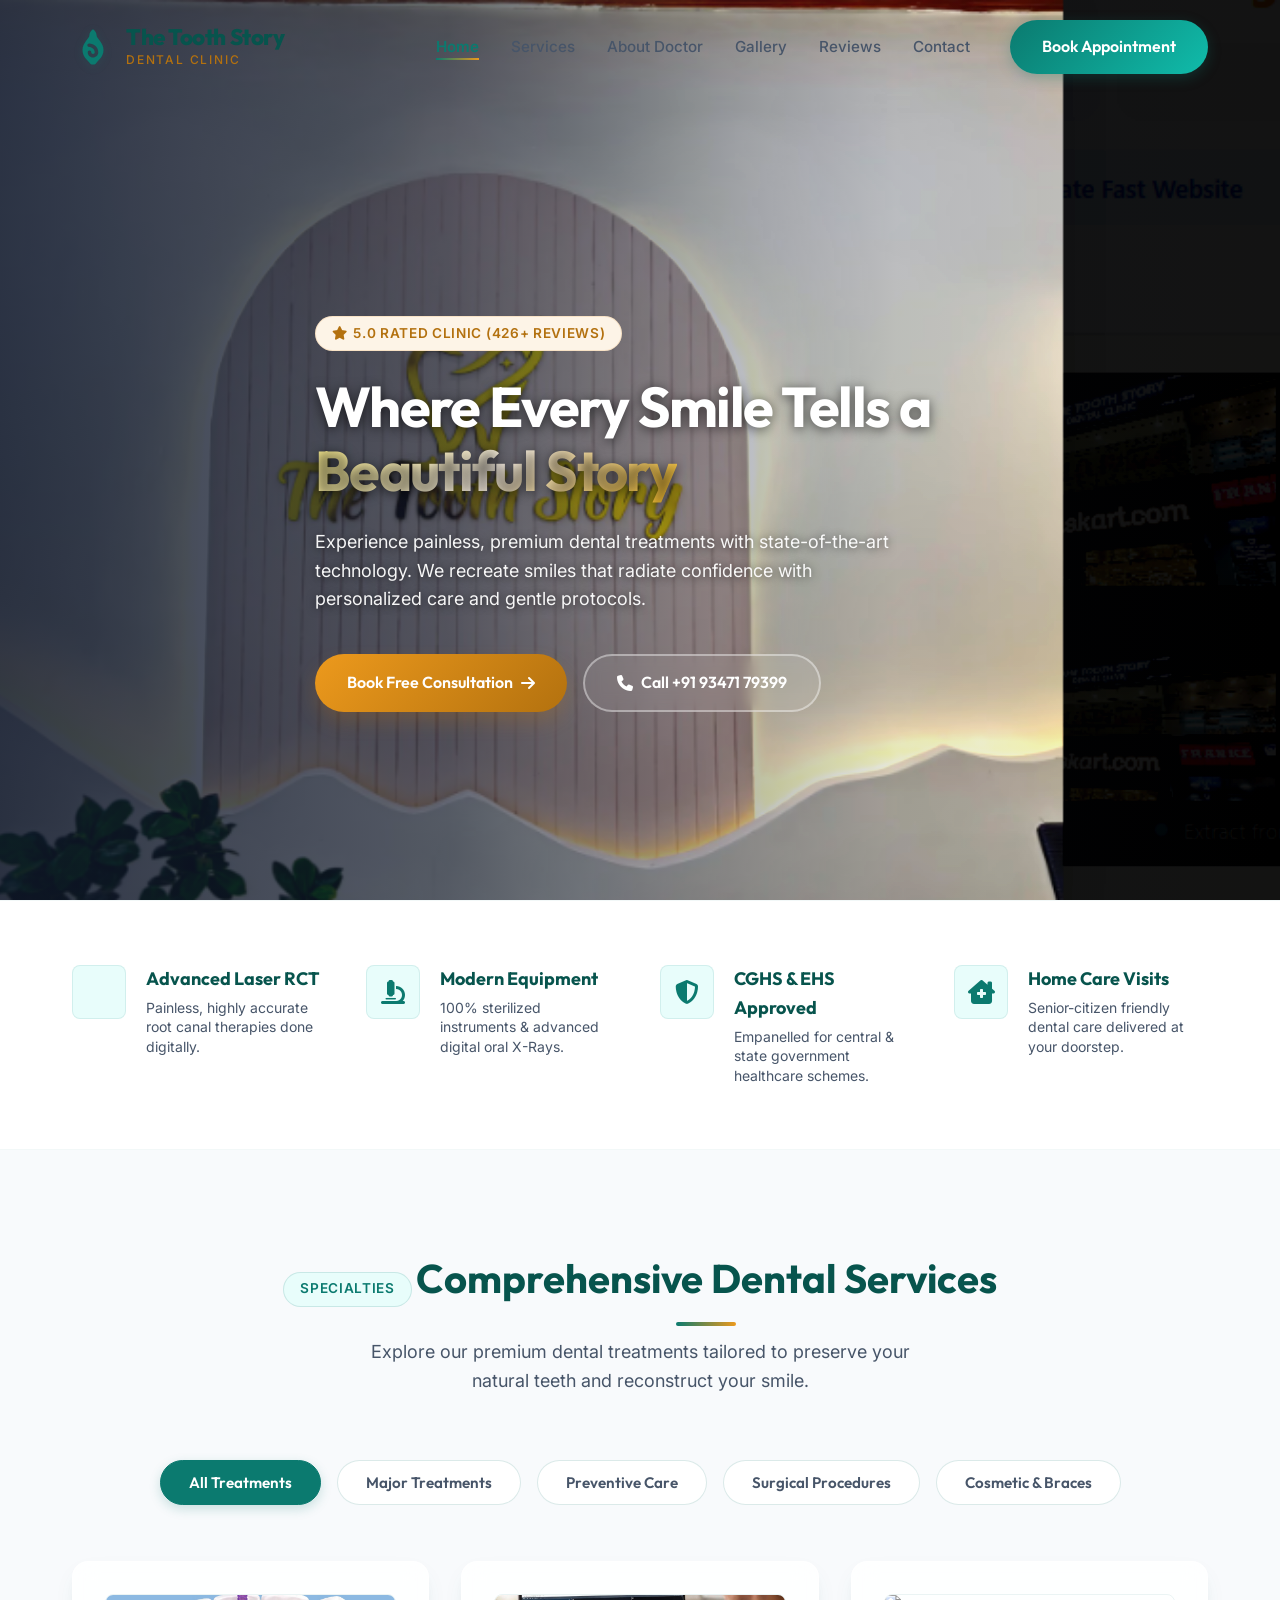
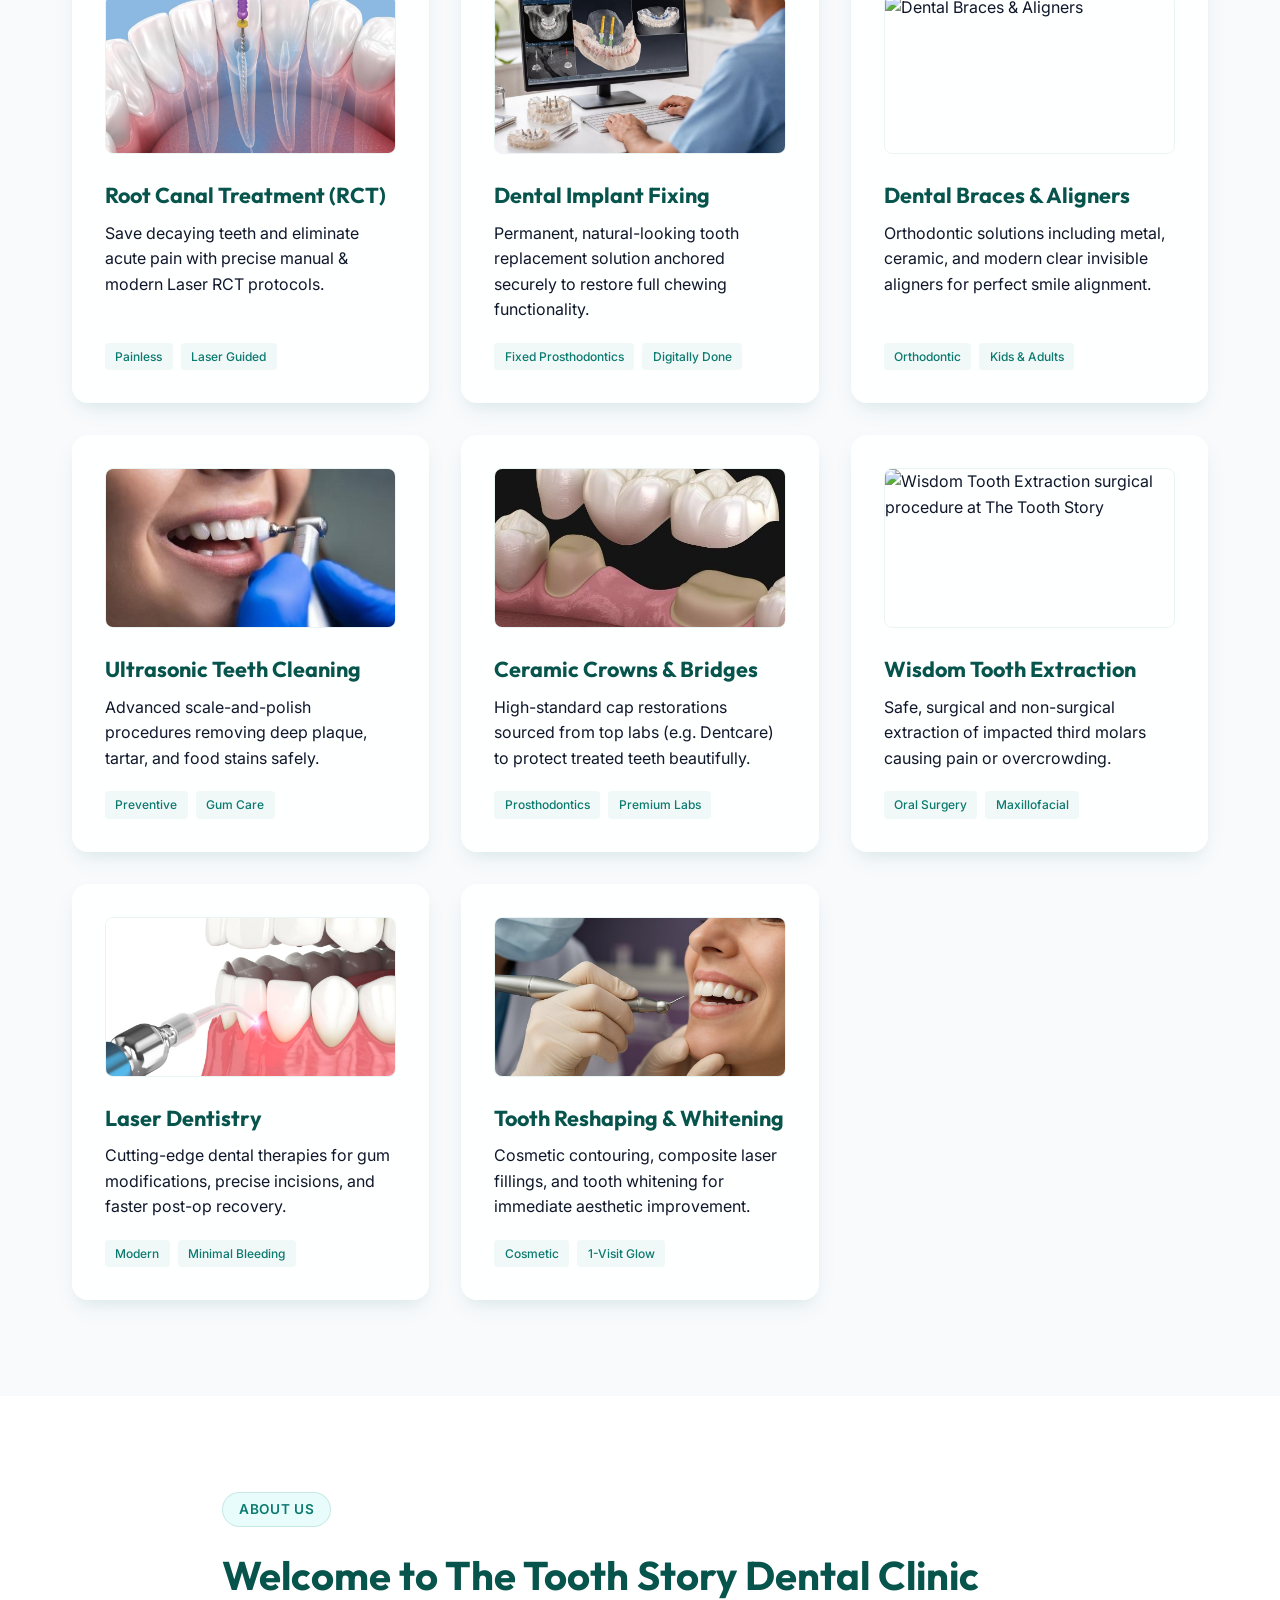
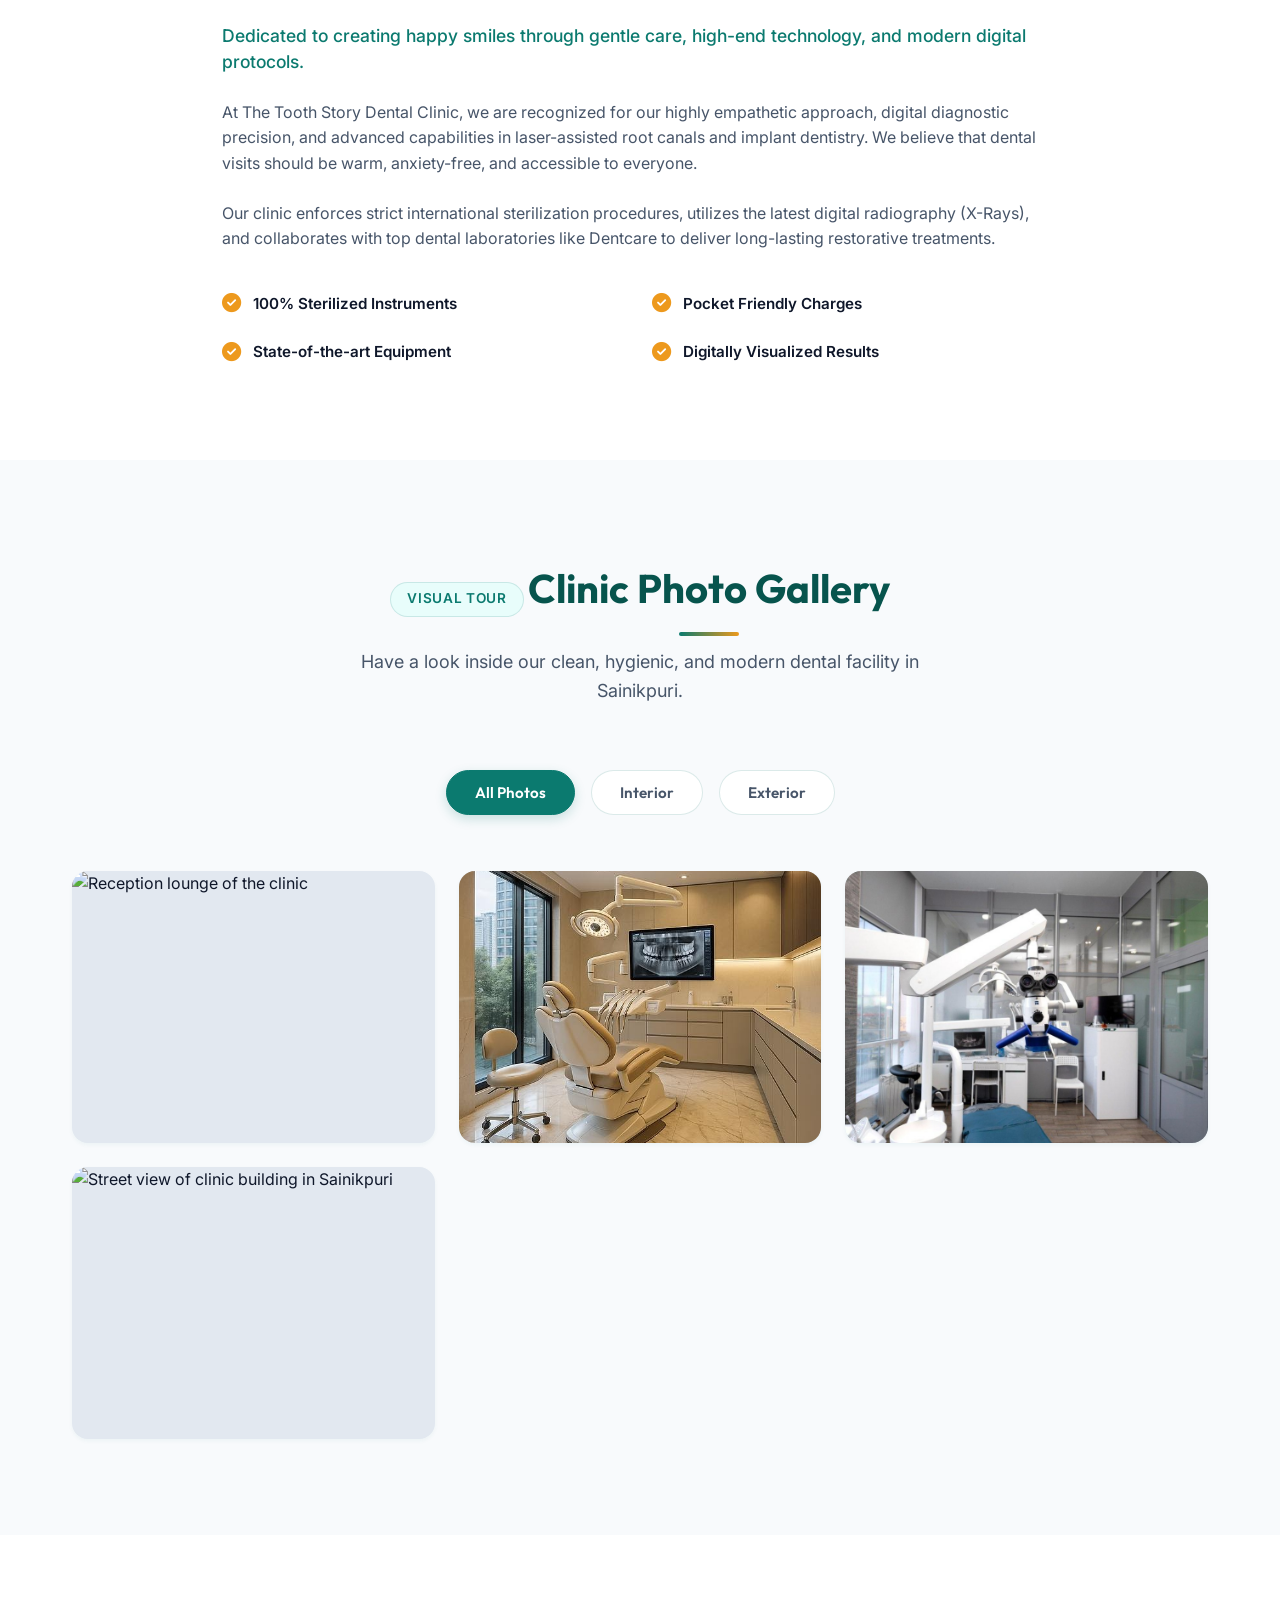
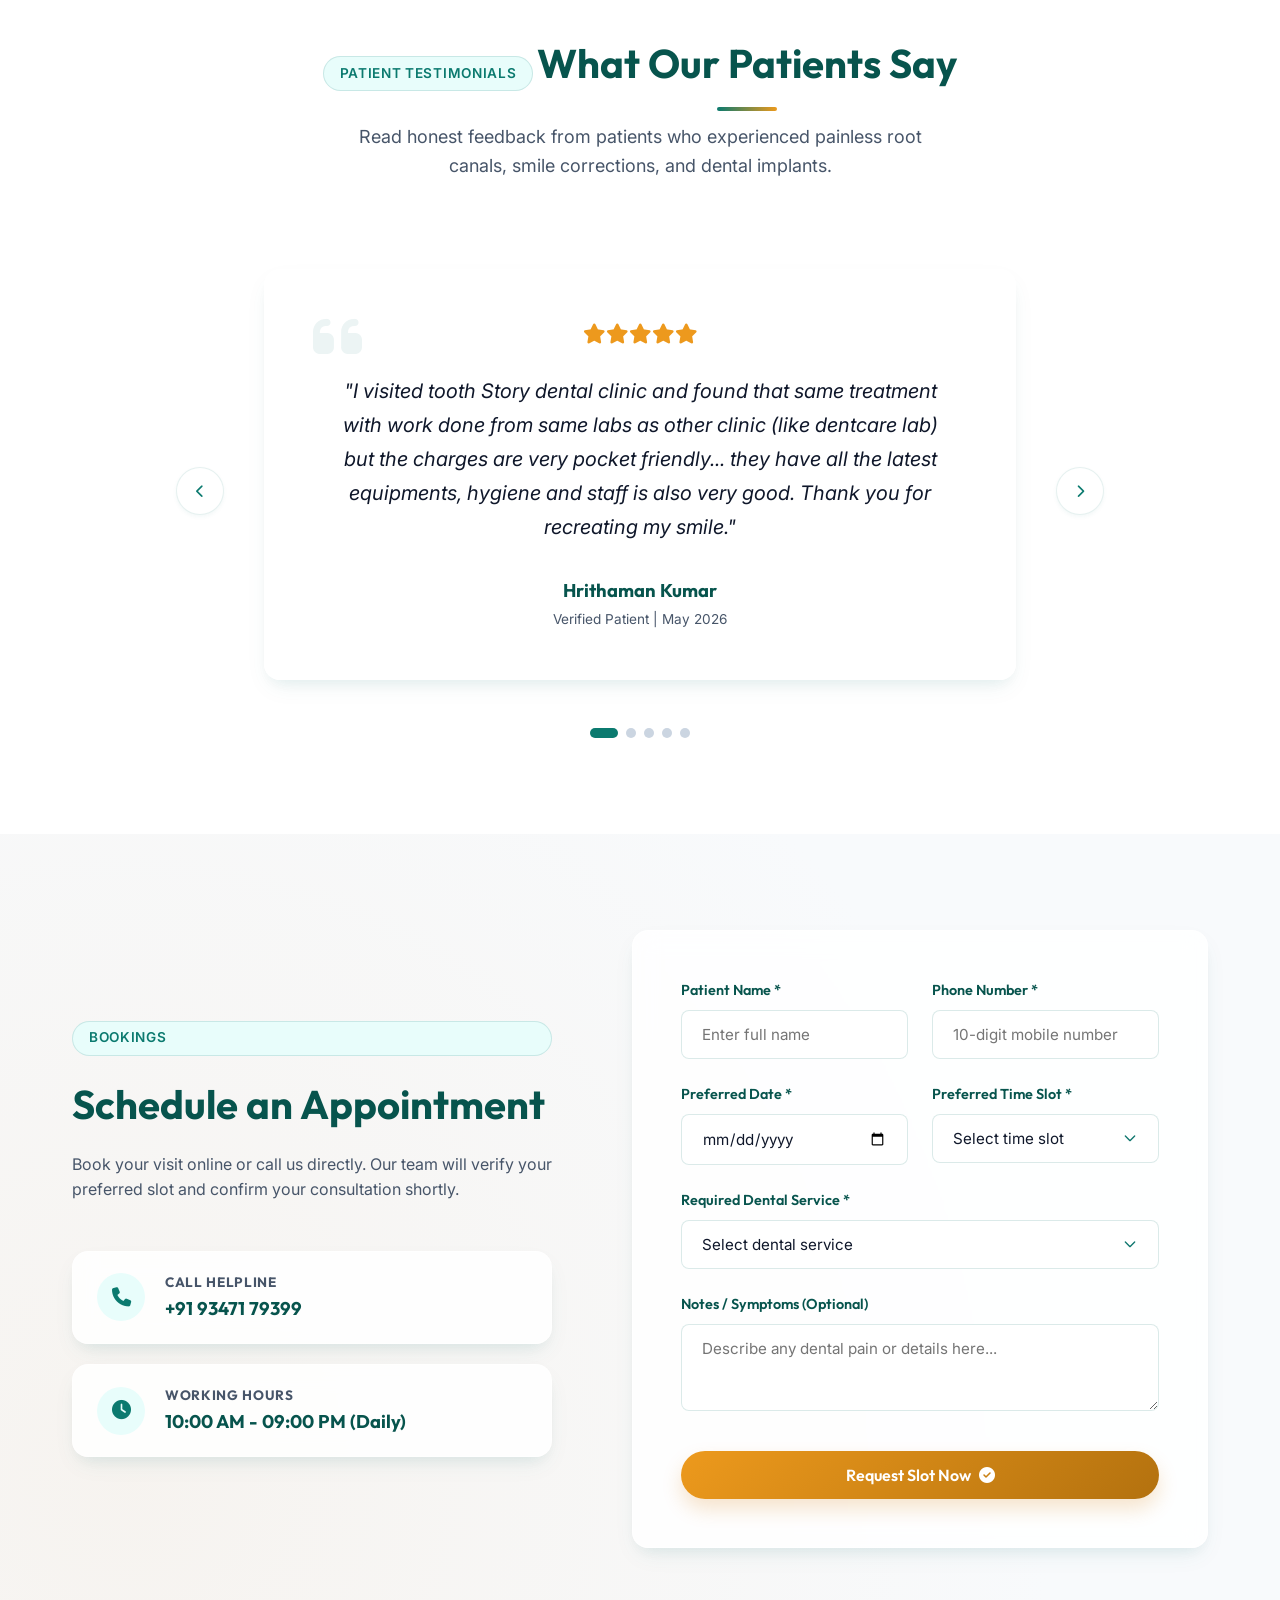
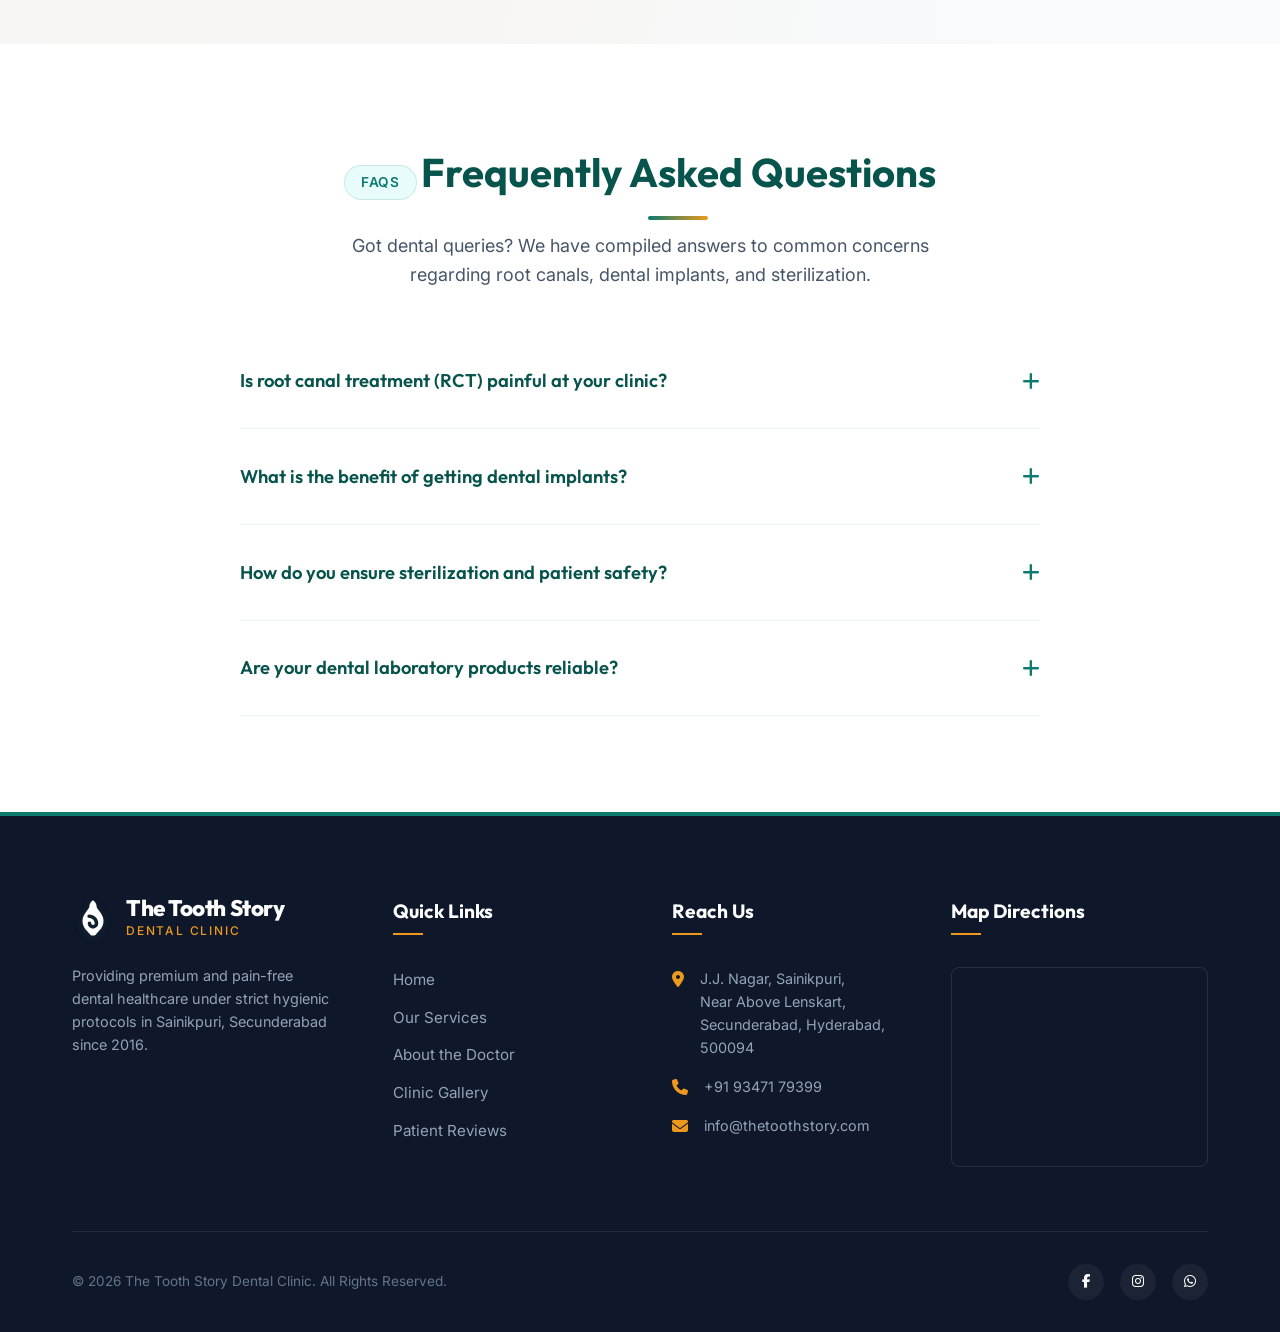
==== commit d3c563f6: "Revert Home page section theme back to previous full-screen feature background" ====
--- a/index.html
+++ b/index.html
@@ -13,6 +13,39 @@
   
   <!-- FontAwesome Icons for Beautiful Medical UI -->
   <link rel="stylesheet" href="https://cdnjs.cloudflare.com/ajax/libs/font-awesome/6.4.0/css/all.min.css">
+
+  <!-- JSON-LD Structured Data Schema for Local Dentist Clinic -->
+  <script type="application/ld+json">
+  {
+    "@context": "https://schema.org",
+    "@type": "Dentist",
+    "name": "The Tooth Story Dental Clinic",
+    "image": "hero_clinic_wall.png",
+    "@id": "https://teju-schoolprojects.github.io/The-Tooth-Story-Dental-Clinic/",
+    "url": "https://teju-schoolprojects.github.io/The-Tooth-Story-Dental-Clinic/",
+    "telephone": "+919347179399",
+    "priceRange": "₹₹",
+    "address": {
+      "@type": "PostalAddress",
+      "streetAddress": "Above Lenskart, Sainikpuri",
+      "addressLocality": "Secunderabad",
+      "addressRegion": "Telangana",
+      "postalCode": "500094",
+      "addressCountry": "IN"
+    },
+    "openingHoursSpecification": {
+      "@type": "OpeningHoursSpecification",
+      "dayOfWeek": ["Monday", "Tuesday", "Wednesday", "Thursday", "Friday", "Saturday", "Sunday"],
+      "opens": "10:00",
+      "closes": "21:00"
+    },
+    "aggregateRating": {
+      "@type": "AggregateRating",
+      "ratingValue": "5.0",
+      "reviewCount": "426"
+    }
+  }
+  </script>
 </head>
 <body>
 
@@ -58,6 +91,12 @@
        HERO SECTION
        ========================================== -->
   <section id="hero" class="hero">
+    <!-- Full Section Background Layer with Clinic Logo Wall -->
+    <div class="hero-bg-container">
+      <img src="hero_clinic_wall.png" alt="The Tooth Story Dental Clinic Illuminated Feature Wall" class="hero-bg-img">
+      <div class="hero-bg-overlay"></div>
+    </div>
+
     <div class="container">
       <div class="hero-content">
         <div class="hero-rating">
@@ -70,12 +109,6 @@
         <div class="hero-ctas">
           <a href="#booking" class="btn btn-secondary">Book Free Consultation <i class="fa-solid fa-arrow-right"></i></a>
           <a href="tel:9347179399" class="btn btn-outline"><i class="fa-solid fa-phone"></i> Call +91 93471 79399</a>
-        </div>
-      </div>
-      <div class="hero-feature-card">
-        <img src="hero_clinic_wall.png" alt="The Tooth Story Dental Clinic Illuminated Feature Wall" class="hero-feature-img">
-        <div class="hero-feature-badge">
-          <i class="fa-solid fa-tooth"></i> The Tooth Story Clinic
         </div>
       </div>
     </div>
@@ -619,7 +652,7 @@
   <!-- ==========================================
        FOOTER SECTION
        ========================================== -->
-  <footer>
+  <footer id="visit">
     <div class="container">
       <div class="footer-grid">
         
--- a/styles.css
+++ b/styles.css
@@ -30,6 +30,14 @@
   --text-muted: #475569;
   --text-light: #ffffff;
   
+  /* Playbook v2 Design System Tokens */
+  --color-siteground: #0b1329;
+  --color-sitesurface: #0f172a;
+  --color-siteink: #f8fafc;
+  --color-sitemuted: #94a3b8;
+  --color-siteaccent: #0e6e73;
+  --color-sitegold: #f59e0b;
+
   /* Layout & Shadows */
   --shadow-sm: 0 2px 4px rgba(15, 118, 110, 0.05);
   --shadow-md: 0 10px 25px -5px rgba(15, 118, 110, 0.08), 0 8px 16px -6px rgba(15, 118, 110, 0.08);
@@ -42,6 +50,28 @@
   /* Transition Constants */
   --transition-smooth: all 0.4s cubic-bezier(0.16, 1, 0.3, 1);
   --transition-bounce: all 0.5s cubic-bezier(0.175, 0.885, 0.32, 1.275);
+}
+
+/* Playbook Utility Layer */
+.sx-hairline { border-color: color-mix(in srgb, currentColor 14%, transparent); }
+.sx-wash { background-color: color-mix(in srgb, var(--primary) 7%, transparent); }
+::selection { background: color-mix(in srgb, var(--secondary) 25%, transparent); }
+
+@keyframes sx-rise { from { transform: translateY(0.55em); opacity: 0; } to { transform: none; opacity: 1; } }
+.sx-rise { animation: sx-rise 0.9s cubic-bezier(0.16, 1, 0.3, 1) both; }
+@media (prefers-reduced-motion: reduce) { .sx-rise { animation: none; } }
+
+/* Accordion Click-to-Expand Grid Panel */
+.expandable-panel {
+  display: grid;
+  grid-template-rows: 0fr;
+  transition: grid-template-rows 0.4s cubic-bezier(0.16, 1, 0.3, 1);
+}
+.expandable-panel.is-open {
+  grid-template-rows: 1fr;
+}
+.expandable-content {
+  overflow: hidden;
 }
 
 /* Base resets & styles */
@@ -369,34 +399,49 @@
    HERO SECTION
    ========================================== */
 .hero {
-  min-height: 90vh;
+  min-height: 100vh;
   display: flex;
   align-items: center;
   padding-top: 8rem;
-  padding-bottom: 5rem;
   position: relative;
   overflow: hidden;
-  background: linear-gradient(135deg, #0b1329 0%, #0f172a 50%, #0f766e 100%);
-}
-
-.hero::before {
-  content: '';
+  background-color: #0f172a;
+}
+
+/* Full-Screen Feature Wall Background Layer */
+.hero-bg-container {
   position: absolute;
-  top: -20%;
-  right: -10%;
-  width: 55%;
-  height: 80%;
-  background: radial-gradient(circle, rgba(217, 119, 6, 0.18) 0%, transparent 70%);
+  top: 0;
+  left: 0;
+  width: 100%;
+  height: 100%;
+  z-index: 0;
+  overflow: hidden;
+}
+
+.hero-bg-img {
+  width: 100%;
+  height: 100%;
+  object-fit: cover;
+  object-position: center right;
+  filter: brightness(1.08) contrast(1.08);
+}
+
+.hero-bg-overlay {
+  position: absolute;
+  top: 0;
+  left: 0;
+  width: 100%;
+  height: 100%;
+  background: linear-gradient(90deg, rgba(15, 23, 42, 0.85) 0%, rgba(15, 23, 42, 0.65) 35%, rgba(15, 23, 42, 0.10) 70%, transparent 100%);
   pointer-events: none;
 }
 
 .hero .container {
-  display: grid;
-  grid-template-columns: 1.15fr 1fr;
-  gap: 3.5rem;
-  align-items: center;
+  display: flex;
+  justify-content: flex-start;
+  z-index: 2;
   position: relative;
-  z-index: 2;
 }
 
 .hero-content {
@@ -405,6 +450,7 @@
   align-items: flex-start;
   text-align: left;
   gap: 1.5rem;
+  max-width: 650px;
 }
 
 .hero-rating {
@@ -416,6 +462,7 @@
   line-height: 1.15;
   letter-spacing: -0.03em;
   color: #ffffff;
+  text-shadow: 0 2px 12px rgba(0, 0, 0, 0.6);
 }
 
 .hero-title span {
@@ -426,49 +473,32 @@
 
 .hero-desc {
   font-size: 1.125rem;
-  color: rgba(241, 245, 249, 0.95);
+  color: rgba(255, 255, 255, 0.95);
+  max-width: 580px;
   line-height: 1.6;
   text-align: left;
-}
-
-.hero-feature-card {
-  position: relative;
-  border-radius: var(--border-radius-lg);
-  overflow: hidden;
-  box-shadow: 0 20px 45px rgba(0, 0, 0, 0.45), 0 0 35px rgba(217, 119, 6, 0.25);
-  border: 3px solid rgba(255, 255, 255, 0.15);
-  background: #000000;
-}
-
-.hero-feature-img {
-  width: 100%;
-  height: 420px;
-  object-fit: cover;
-  object-position: center;
-  display: block;
-  transition: transform 0.5s ease;
-}
-
-.hero-feature-card:hover .hero-feature-img {
-  transform: scale(1.03);
-}
-
-.hero-feature-badge {
-  position: absolute;
-  bottom: 1.25rem;
-  left: 1.25rem;
-  background: rgba(15, 23, 42, 0.88);
-  backdrop-filter: blur(10px);
-  color: #fbbf24;
-  padding: 0.6rem 1.25rem;
-  border-radius: 50px;
-  font-weight: 600;
-  font-size: 0.9rem;
-  border: 1px solid rgba(251, 191, 36, 0.35);
-  display: flex;
-  align-items: center;
-  gap: 0.6rem;
-  box-shadow: 0 10px 20px rgba(0,0,0,0.4);
+  text-shadow: 0 1px 8px rgba(0, 0, 0, 0.6);
+}
+
+.hero-ctas {
+  display: flex;
+  gap: 1rem;
+  margin-top: 1rem;
+  justify-content: flex-start;
+  width: 100%;
+}
+
+.hero-ctas .btn-outline {
+  border-color: rgba(255, 255, 255, 0.4);
+  color: #ffffff;
+  background-color: rgba(255, 255, 255, 0.08);
+  backdrop-filter: blur(8px);
+}
+
+.hero-ctas .btn-outline:hover {
+  background-color: #ffffff;
+  color: var(--primary-dark);
+  border-color: #ffffff;
 }
 
 .hero-ctas {
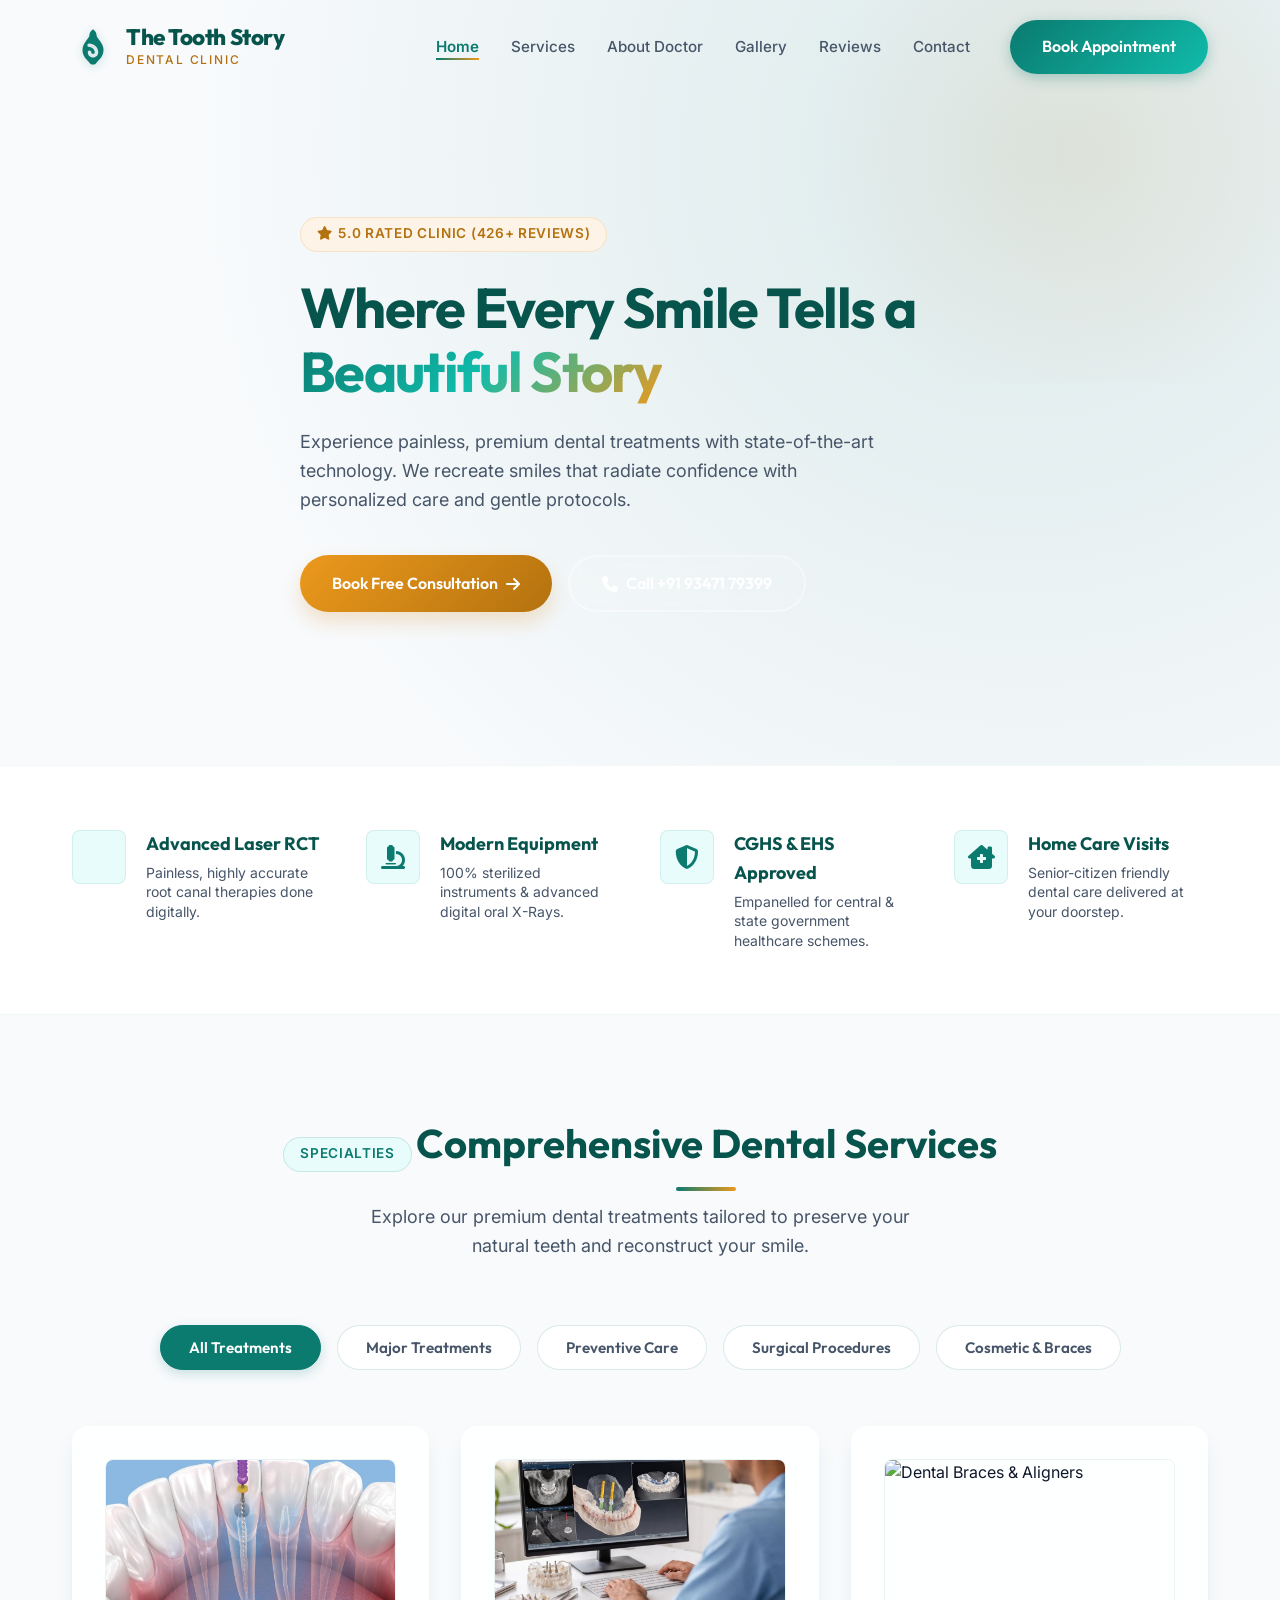
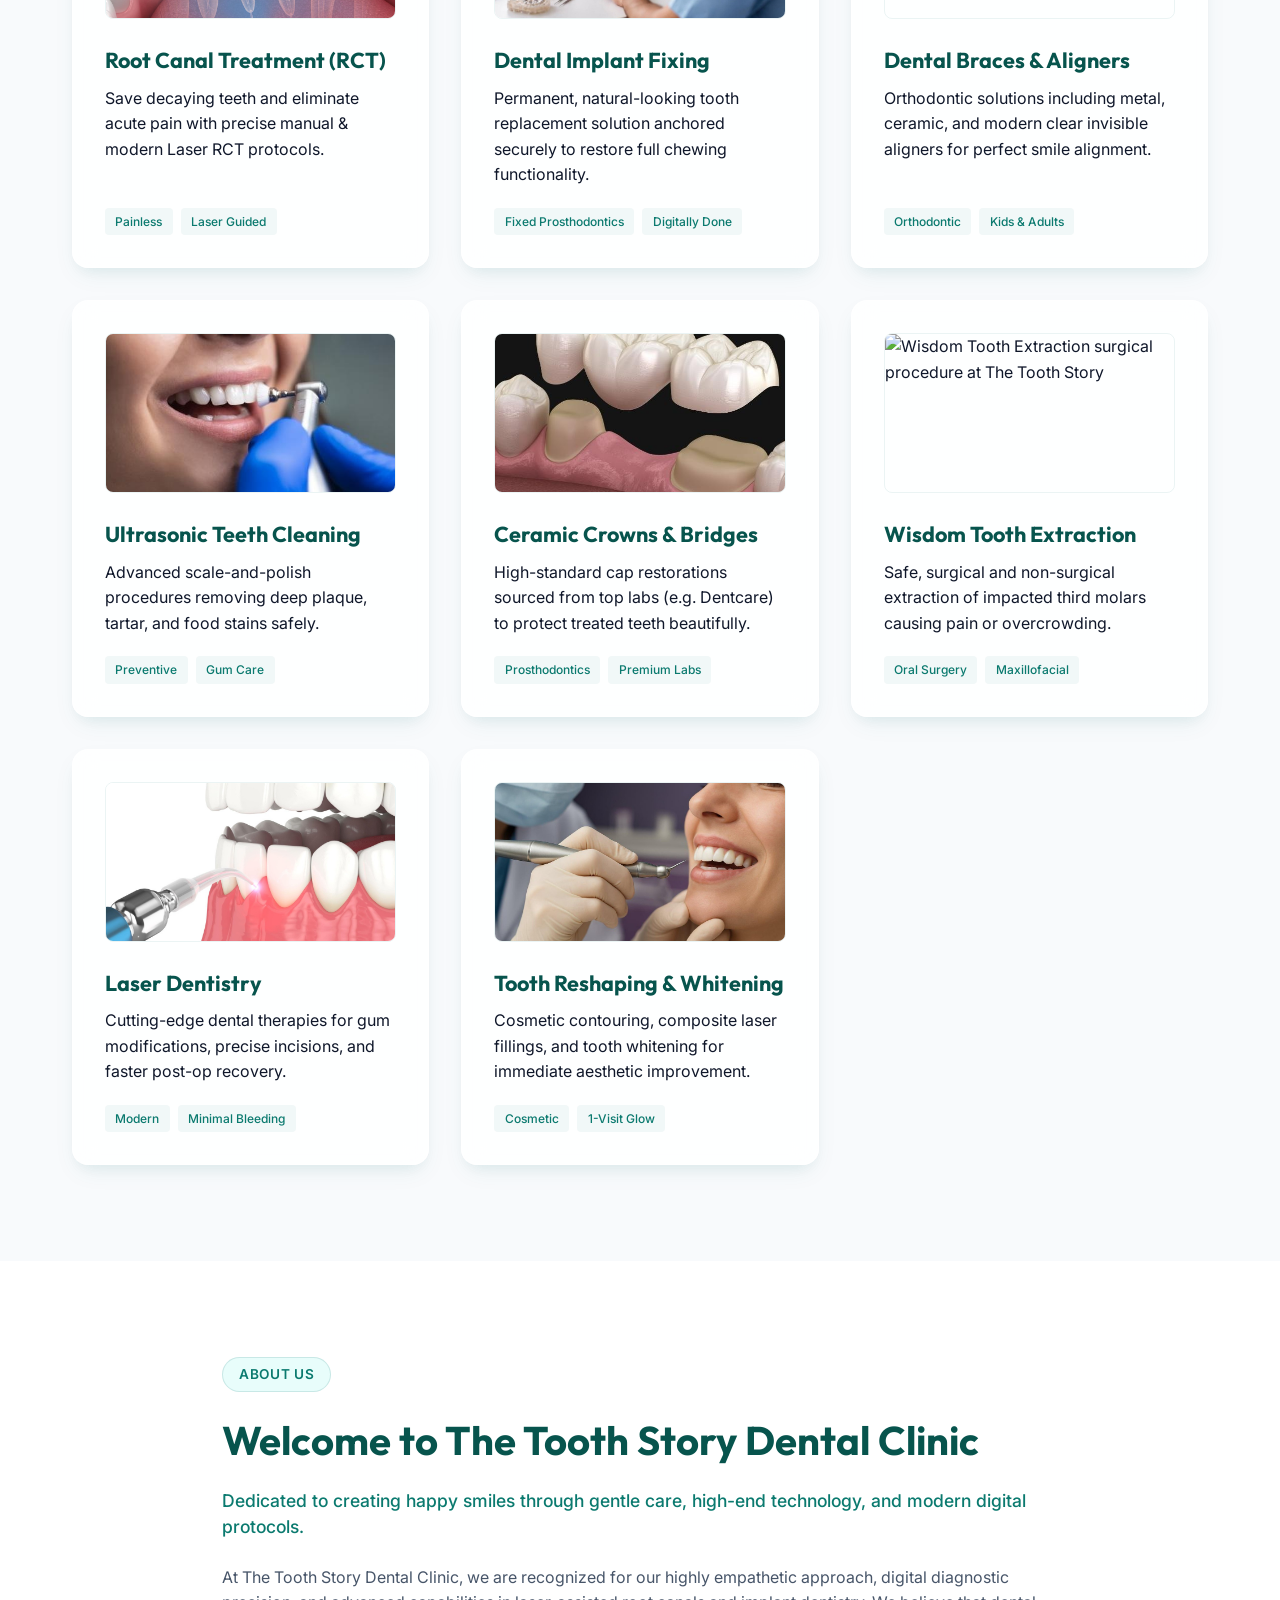
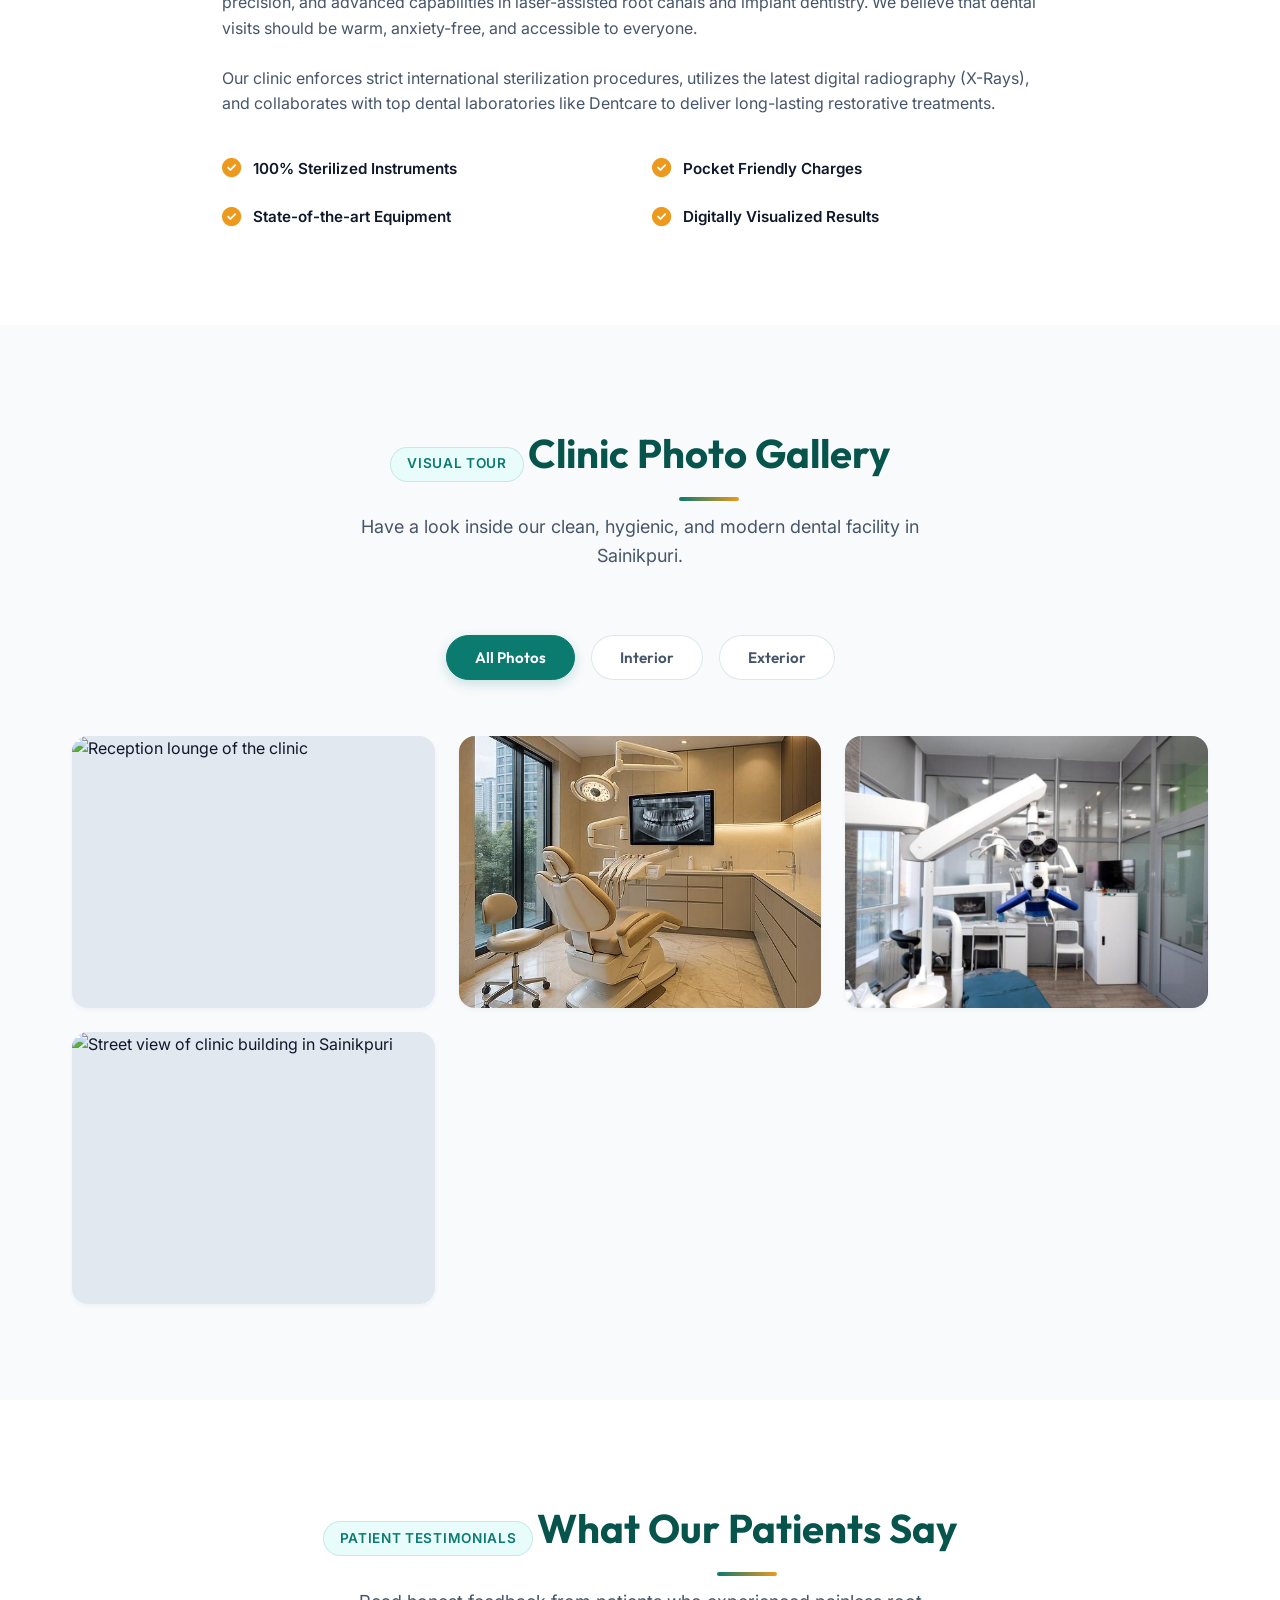
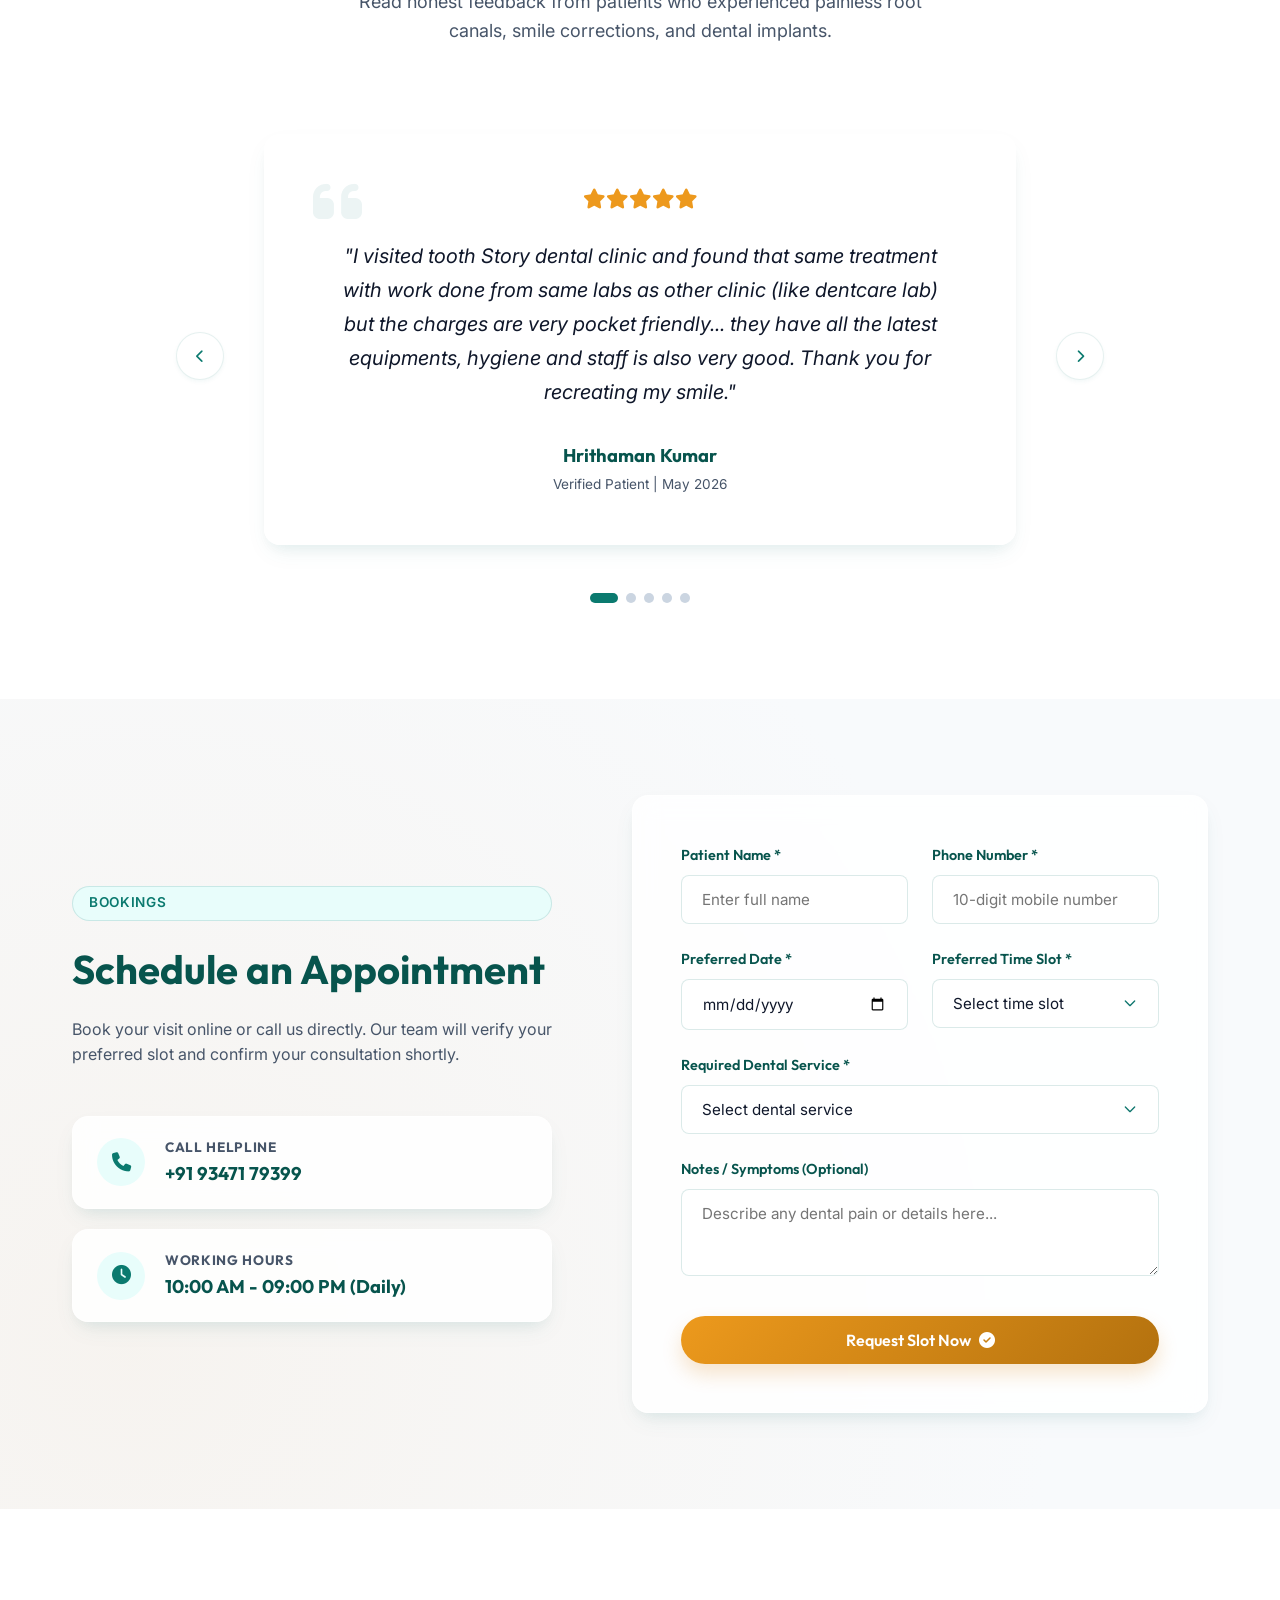
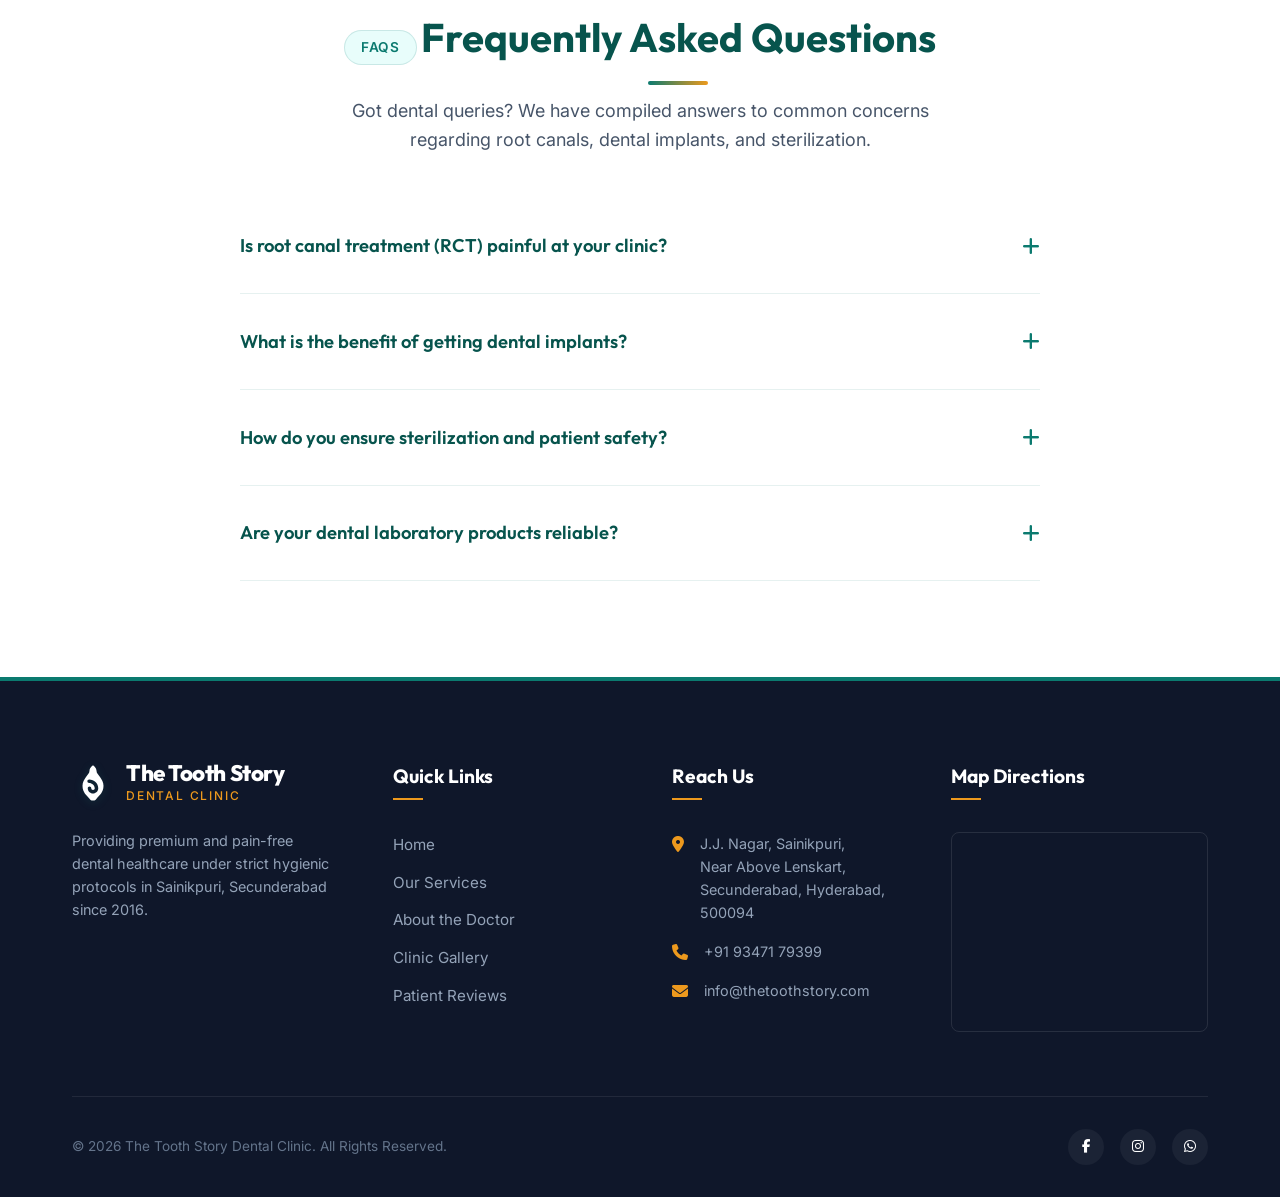
==== commit a34738cd: "Remove background image from home section completely" ====
--- a/index.html
+++ b/index.html
@@ -91,12 +91,6 @@
        HERO SECTION
        ========================================== -->
   <section id="hero" class="hero">
-    <!-- Full Section Background Layer with Clinic Logo Wall -->
-    <div class="hero-bg-container">
-      <img src="hero_clinic_wall.png" alt="The Tooth Story Dental Clinic Illuminated Feature Wall" class="hero-bg-img">
-      <div class="hero-bg-overlay"></div>
-    </div>
-
     <div class="container">
       <div class="hero-content">
         <div class="hero-rating">
--- a/styles.css
+++ b/styles.css
@@ -399,41 +399,24 @@
    HERO SECTION
    ========================================== */
 .hero {
-  min-height: 100vh;
+  min-height: 85vh;
   display: flex;
   align-items: center;
   padding-top: 8rem;
+  padding-bottom: 4rem;
   position: relative;
   overflow: hidden;
-  background-color: #0f172a;
-}
-
-/* Full-Screen Feature Wall Background Layer */
-.hero-bg-container {
+  background: radial-gradient(circle at 80% 20%, rgba(15, 118, 110, 0.12) 0%, rgba(248, 250, 252, 1) 70%);
+}
+
+.hero::before {
+  content: '';
   position: absolute;
-  top: 0;
-  left: 0;
-  width: 100%;
-  height: 100%;
-  z-index: 0;
-  overflow: hidden;
-}
-
-.hero-bg-img {
-  width: 100%;
-  height: 100%;
-  object-fit: cover;
-  object-position: center right;
-  filter: brightness(1.08) contrast(1.08);
-}
-
-.hero-bg-overlay {
-  position: absolute;
-  top: 0;
-  left: 0;
-  width: 100%;
-  height: 100%;
-  background: linear-gradient(90deg, rgba(15, 23, 42, 0.85) 0%, rgba(15, 23, 42, 0.65) 35%, rgba(15, 23, 42, 0.10) 70%, transparent 100%);
+  top: -10%;
+  right: -10%;
+  width: 50%;
+  height: 60%;
+  background: radial-gradient(circle, rgba(217, 119, 6, 0.08) 0%, transparent 70%);
   pointer-events: none;
 }
 
@@ -450,7 +433,7 @@
   align-items: flex-start;
   text-align: left;
   gap: 1.5rem;
-  max-width: 650px;
+  max-width: 680px;
 }
 
 .hero-rating {
@@ -461,23 +444,21 @@
   font-size: 3.5rem;
   line-height: 1.15;
   letter-spacing: -0.03em;
-  color: #ffffff;
-  text-shadow: 0 2px 12px rgba(0, 0, 0, 0.6);
+  color: var(--primary-dark);
 }
 
 .hero-title span {
-  background: linear-gradient(135deg, #fef08a, var(--secondary-light), #fbbf24);
+  background: linear-gradient(135deg, var(--primary), var(--primary-medium), var(--secondary));
   -webkit-background-clip: text;
   -webkit-text-fill-color: transparent;
 }
 
 .hero-desc {
   font-size: 1.125rem;
-  color: rgba(255, 255, 255, 0.95);
+  color: var(--text-muted);
   max-width: 580px;
   line-height: 1.6;
   text-align: left;
-  text-shadow: 0 1px 8px rgba(0, 0, 0, 0.6);
 }
 
 .hero-ctas {
@@ -489,16 +470,15 @@
 }
 
 .hero-ctas .btn-outline {
-  border-color: rgba(255, 255, 255, 0.4);
+  border-color: var(--primary-medium);
+  color: var(--primary-dark);
+  background-color: transparent;
+}
+
+.hero-ctas .btn-outline:hover {
+  background-color: var(--primary);
   color: #ffffff;
-  background-color: rgba(255, 255, 255, 0.08);
-  backdrop-filter: blur(8px);
-}
-
-.hero-ctas .btn-outline:hover {
-  background-color: #ffffff;
-  color: var(--primary-dark);
-  border-color: #ffffff;
+  border-color: var(--primary);
 }
 
 .hero-ctas {
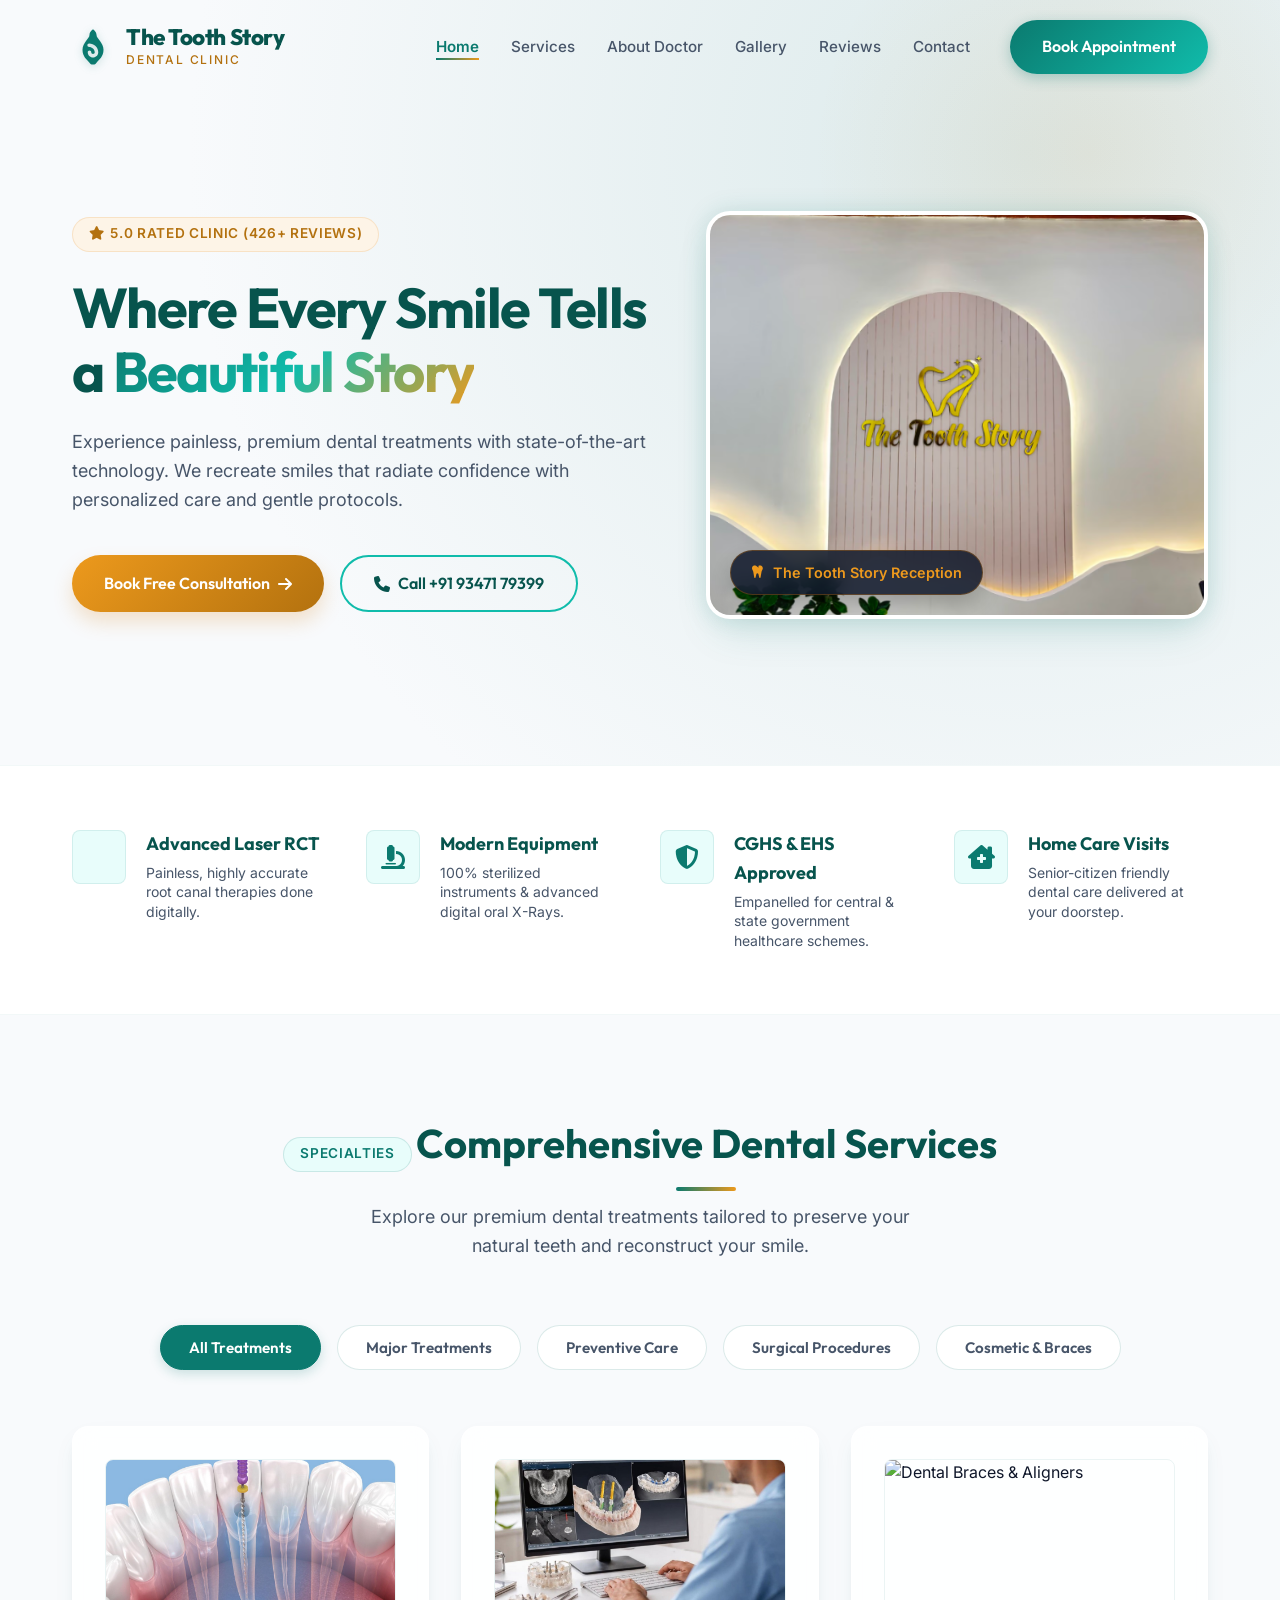
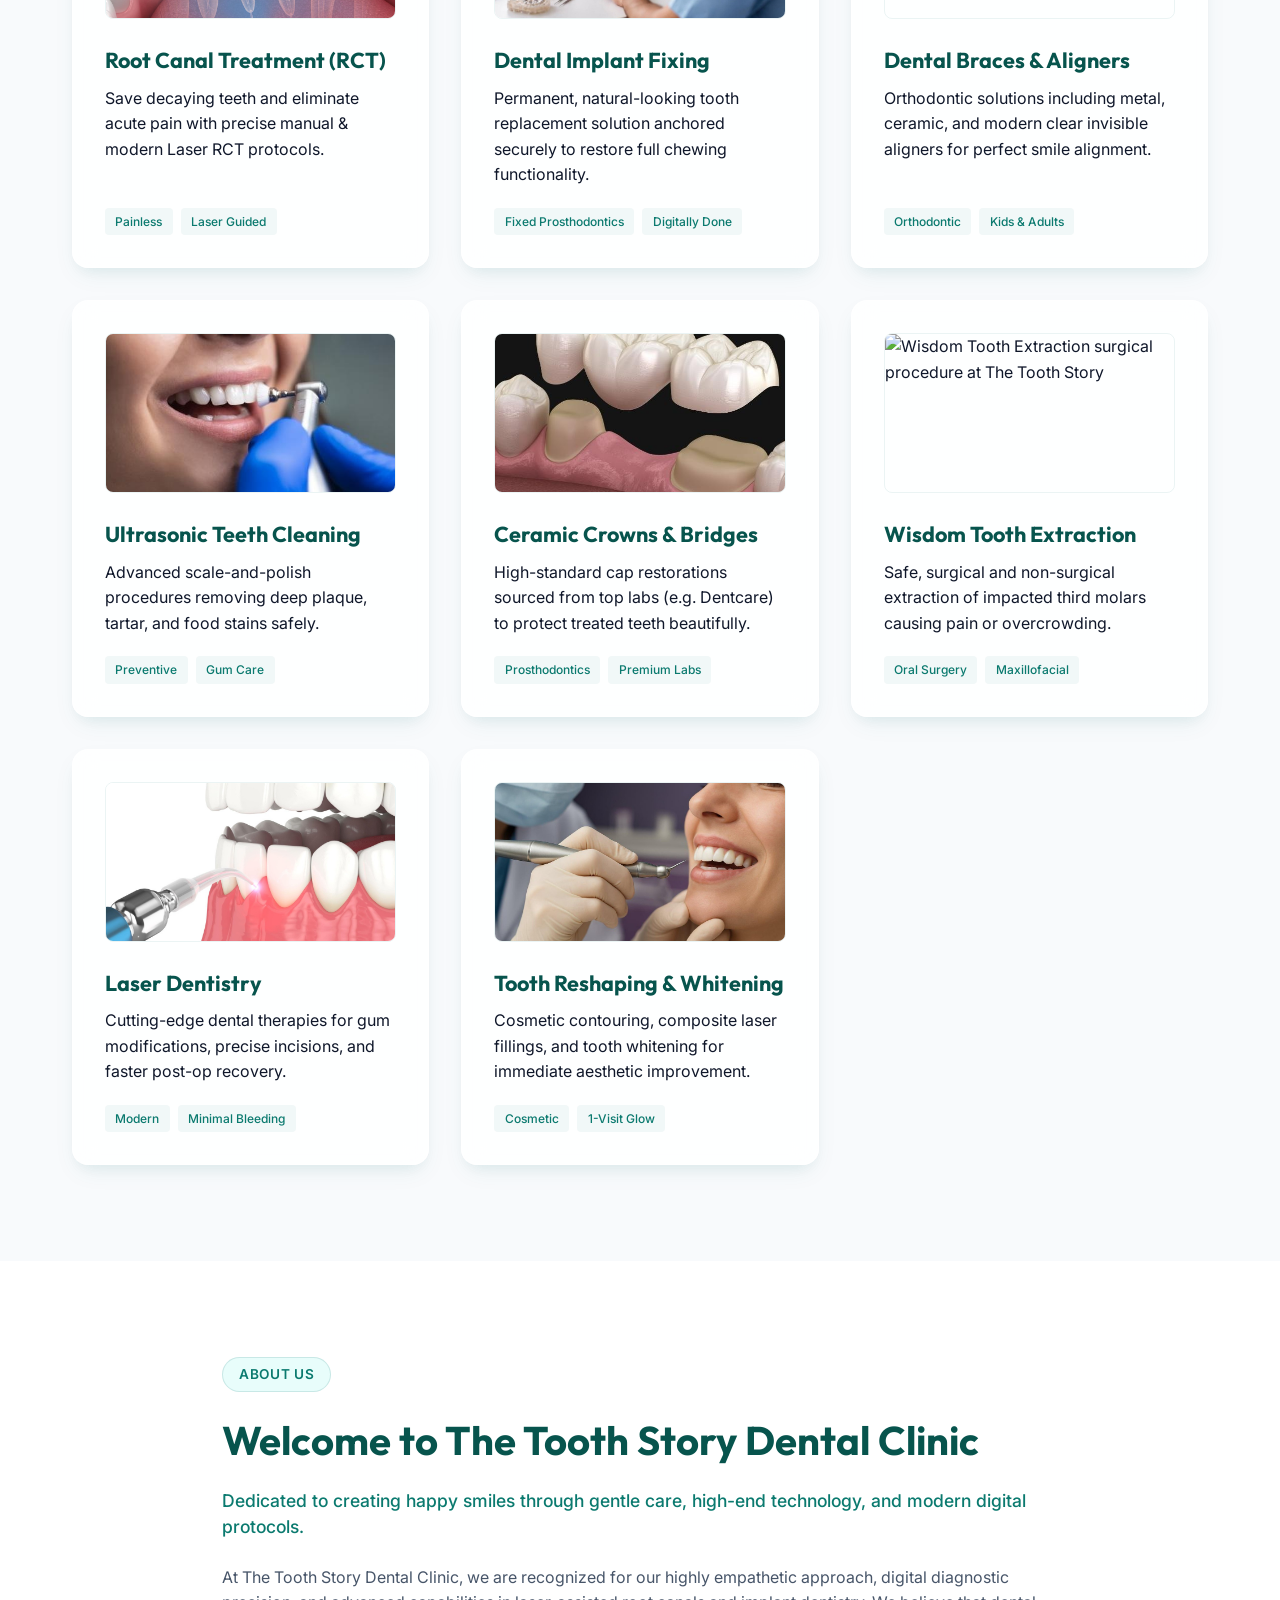
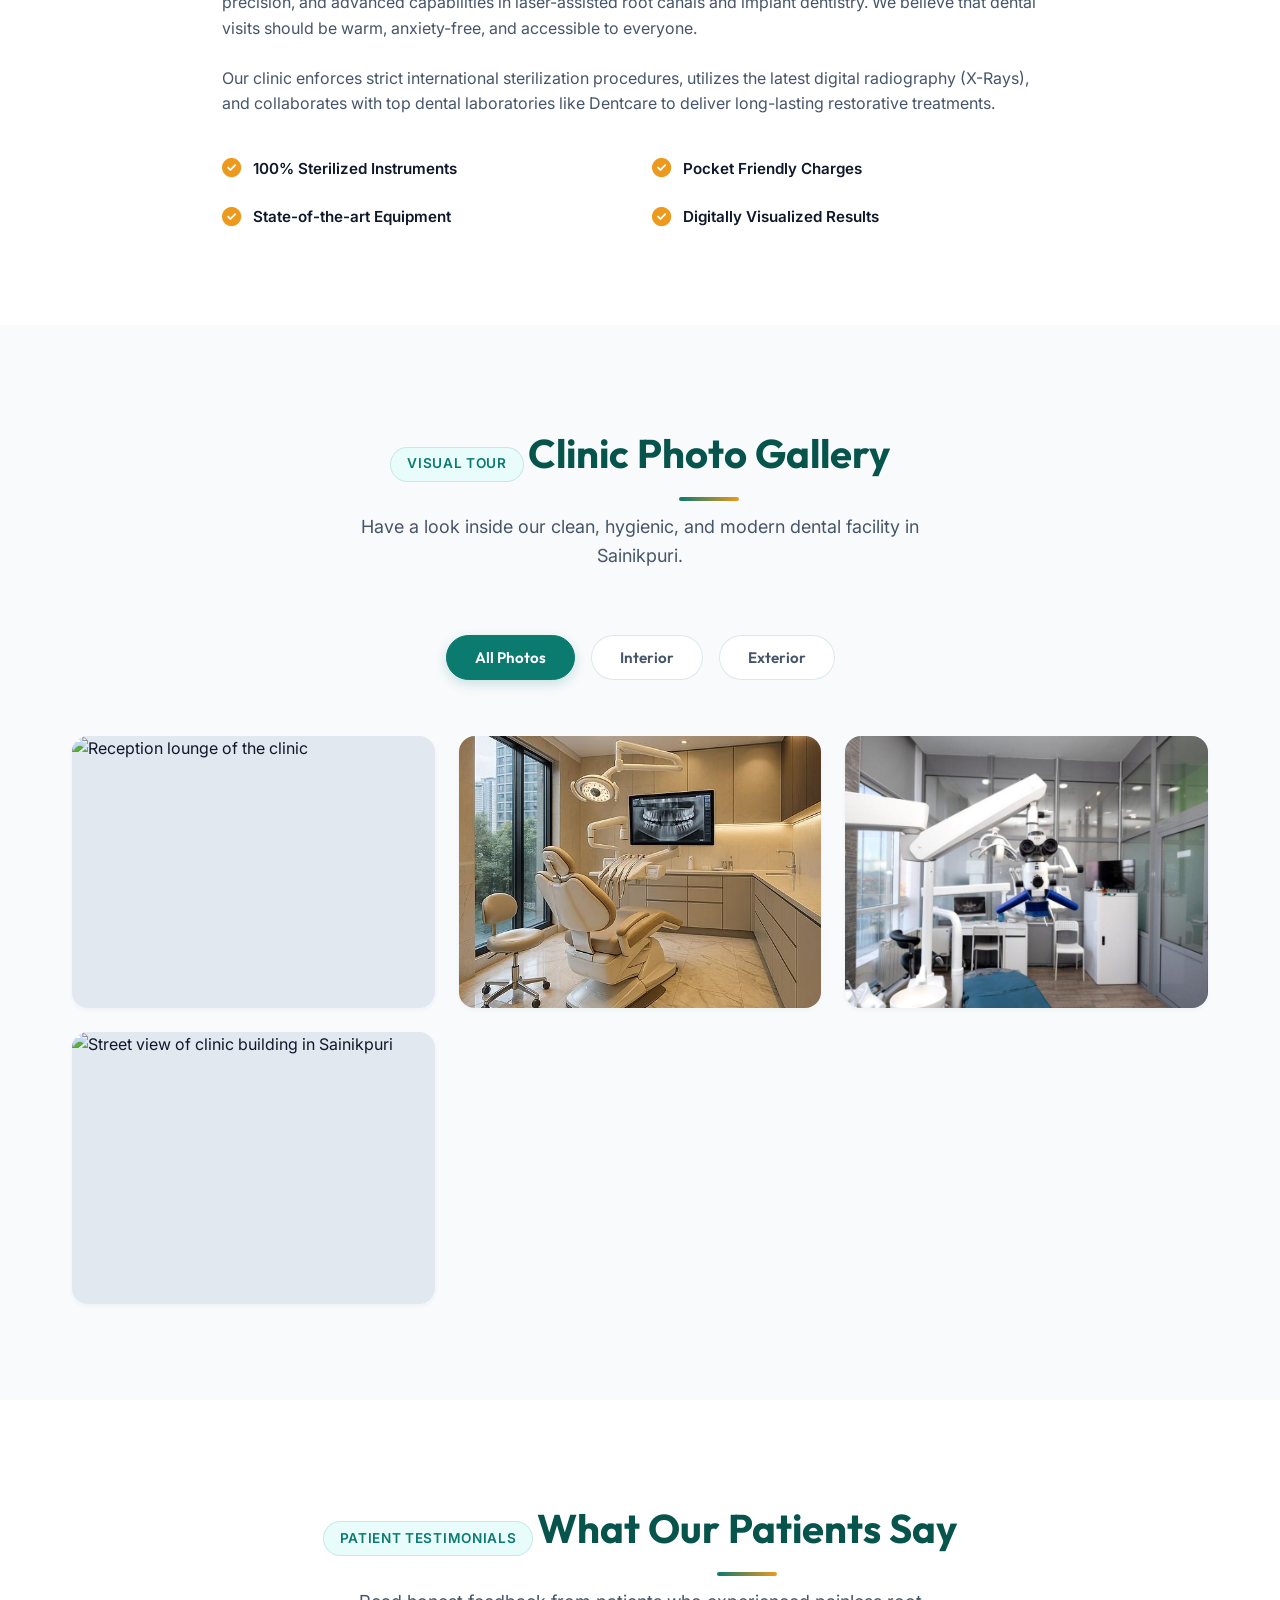
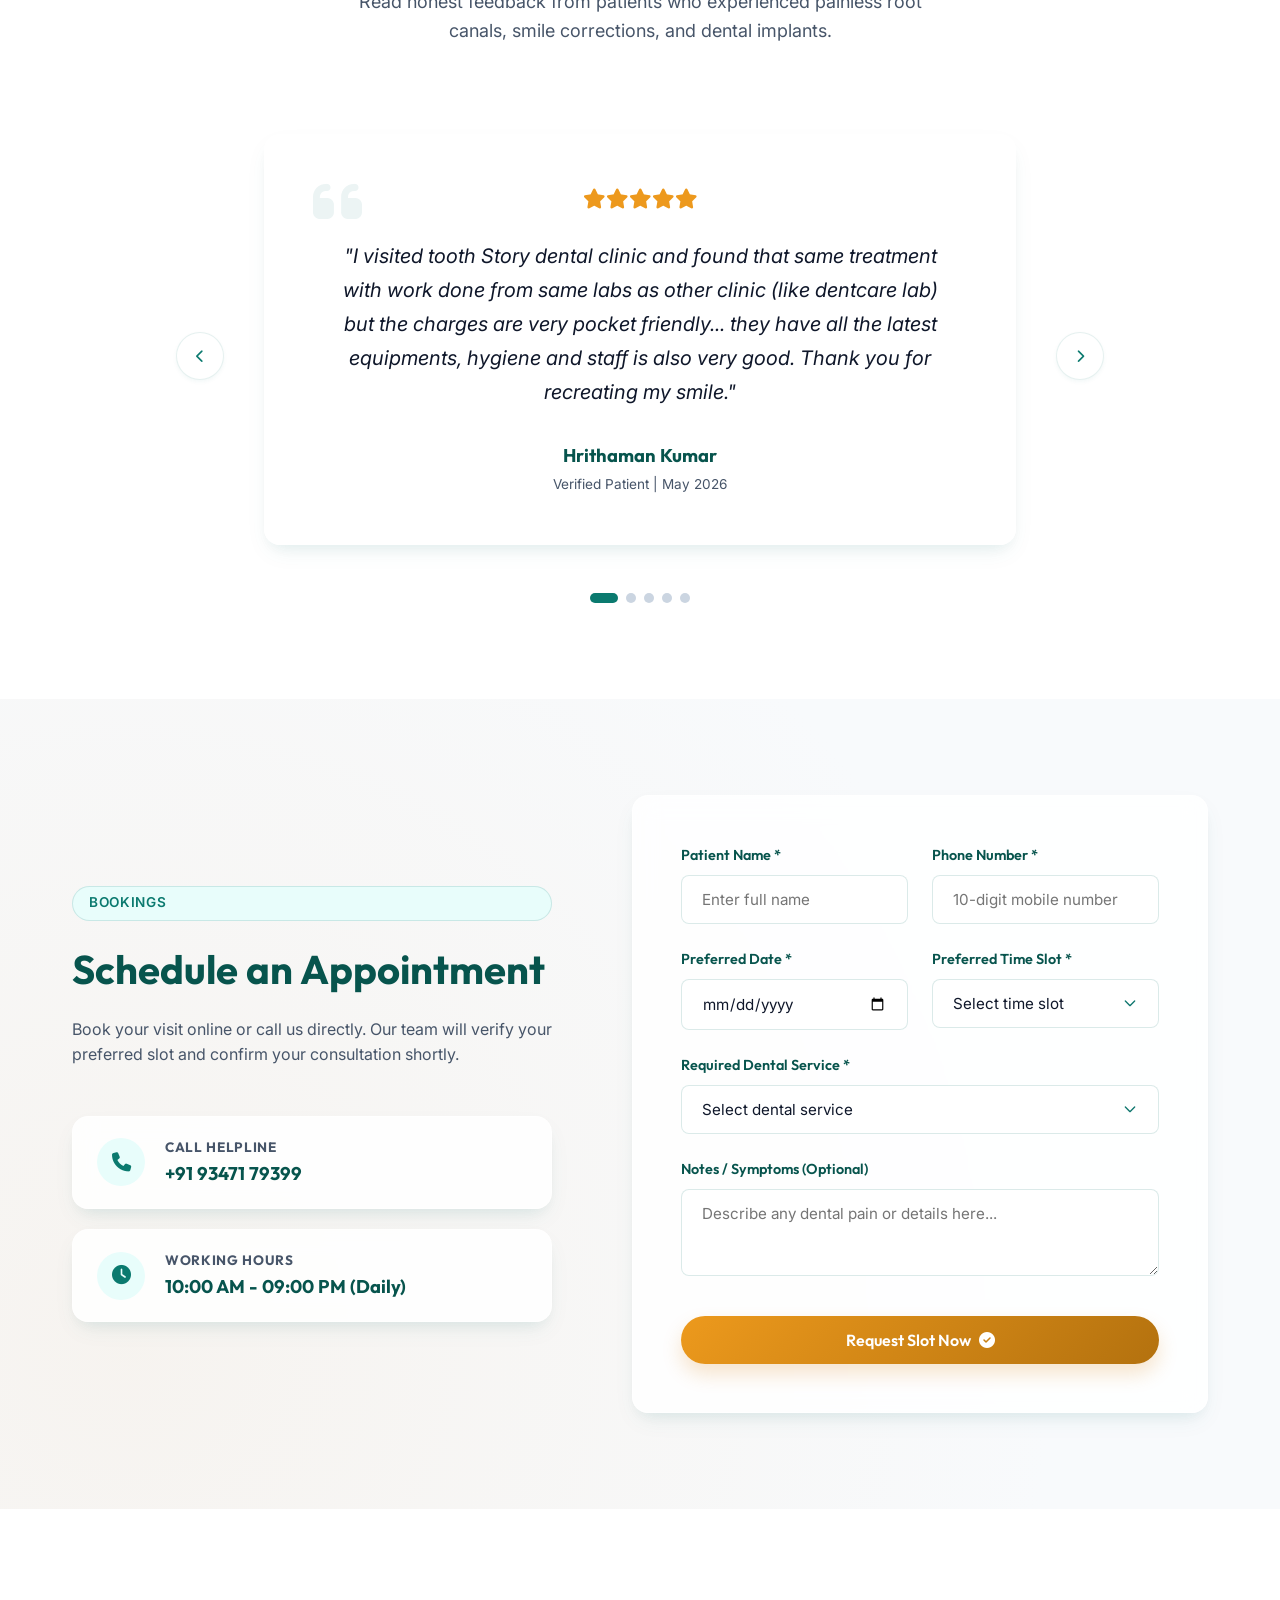
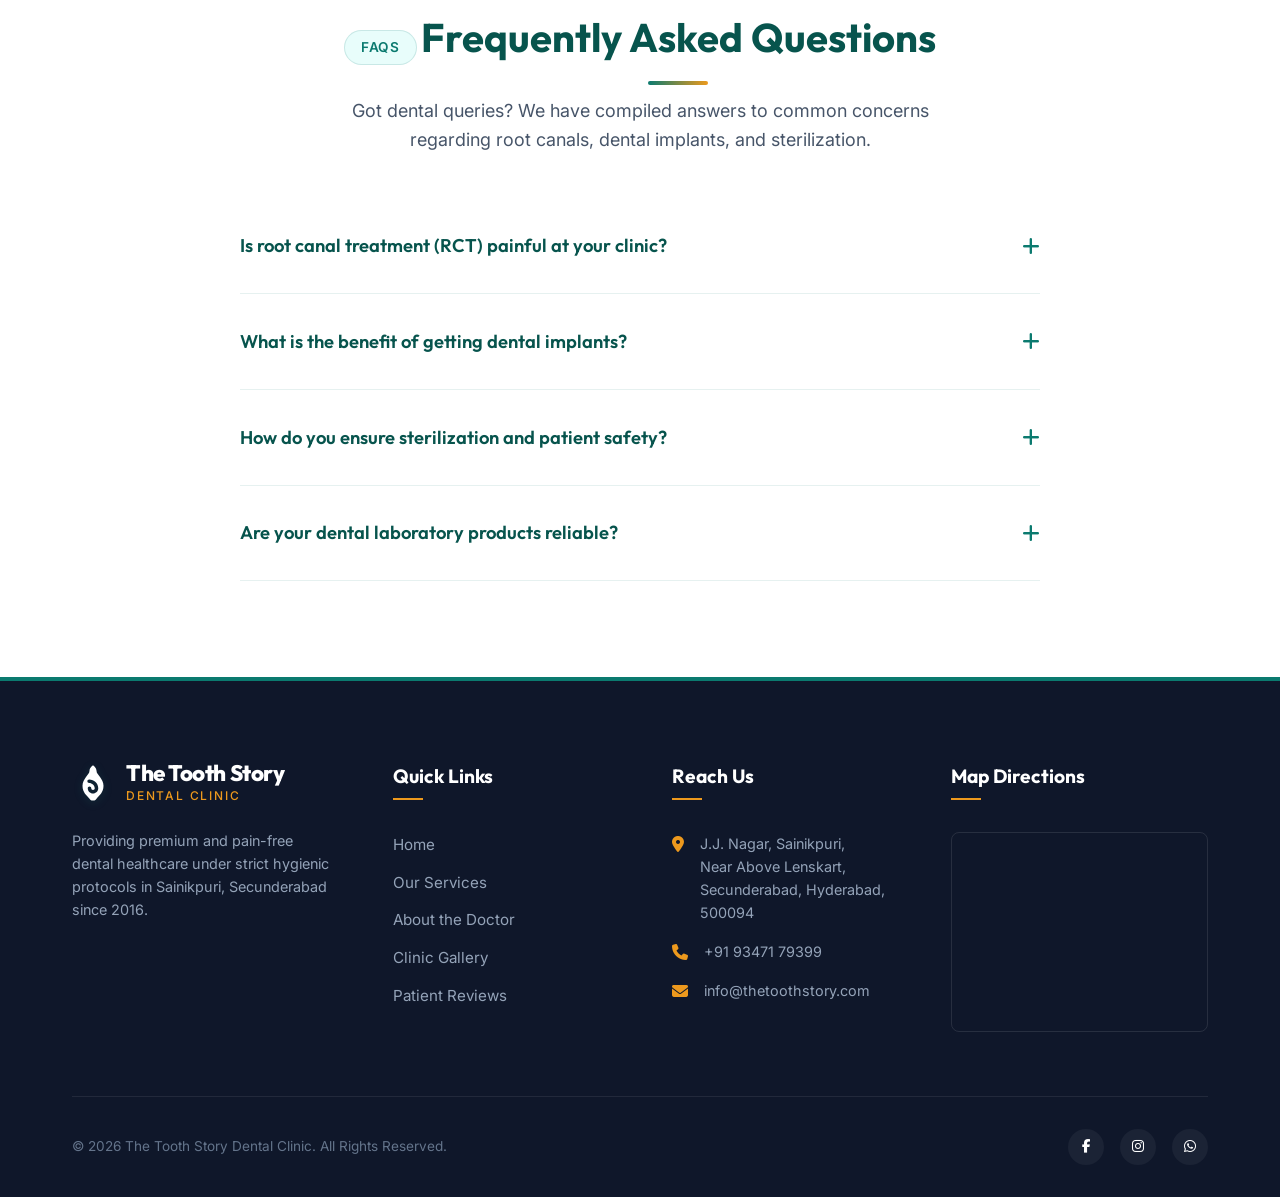
==== commit f29dbb65: "Add clinic logo wall feature image card to home page section with left text" ====
--- a/index.html
+++ b/index.html
@@ -105,6 +105,13 @@
           <a href="tel:9347179399" class="btn btn-outline"><i class="fa-solid fa-phone"></i> Call +91 93471 79399</a>
         </div>
       </div>
+      
+      <div class="hero-image-card">
+        <img src="hero_clinic_wall.png" alt="The Tooth Story Dental Clinic Illuminated Feature Wall" class="hero-card-img">
+        <div class="hero-card-badge">
+          <i class="fa-solid fa-tooth"></i> The Tooth Story Reception
+        </div>
+      </div>
     </div>
   </section>
 
--- a/styles.css
+++ b/styles.css
@@ -421,8 +421,10 @@
 }
 
 .hero .container {
-  display: flex;
-  justify-content: flex-start;
+  display: grid;
+  grid-template-columns: 1.15fr 1fr;
+  gap: 3.5rem;
+  align-items: center;
   z-index: 2;
   position: relative;
 }
@@ -433,7 +435,6 @@
   align-items: flex-start;
   text-align: left;
   gap: 1.5rem;
-  max-width: 680px;
 }
 
 .hero-rating {
@@ -481,25 +482,45 @@
   border-color: var(--primary);
 }
 
-.hero-ctas {
-  display: flex;
-  gap: 1rem;
-  margin-top: 1rem;
-  justify-content: flex-start;
+.hero-image-card {
+  position: relative;
+  border-radius: var(--border-radius-lg);
+  overflow: hidden;
+  box-shadow: var(--shadow-lg), 0 0 25px rgba(15, 118, 110, 0.15);
+  border: 4px solid #ffffff;
+  background: #ffffff;
+  transition: transform 0.4s ease, box-shadow 0.4s ease;
+}
+
+.hero-image-card:hover {
+  transform: translateY(-5px);
+  box-shadow: 0 25px 50px -12px rgba(15, 118, 110, 0.25);
+}
+
+.hero-card-img {
   width: 100%;
-}
-
-.hero-ctas .btn-outline {
-  border-color: rgba(255, 255, 255, 0.4);
-  color: #ffffff;
-  background-color: rgba(255, 255, 255, 0.08);
-  backdrop-filter: blur(8px);
-}
-
-.hero-ctas .btn-outline:hover {
-  background-color: #ffffff;
-  color: var(--primary-dark);
-  border-color: #ffffff;
+  height: 400px;
+  object-fit: cover;
+  object-position: center;
+  display: block;
+}
+
+.hero-card-badge {
+  position: absolute;
+  bottom: 1.25rem;
+  left: 1.25rem;
+  background: rgba(15, 23, 42, 0.85);
+  backdrop-filter: blur(10px);
+  color: var(--secondary);
+  padding: 0.6rem 1.25rem;
+  border-radius: 50px;
+  font-weight: 600;
+  font-size: 0.9rem;
+  border: 1px solid rgba(217, 119, 6, 0.3);
+  display: flex;
+  align-items: center;
+  gap: 0.6rem;
+  box-shadow: 0 10px 20px rgba(0, 0, 0, 0.2);
 }
 
 .hero-image-wrapper {
@@ -1526,13 +1547,14 @@
 
 @media (max-width: 1024px) {
   .hero .container {
-    grid-template-columns: 1fr;
-    gap: 3rem;
-    text-align: center;
+    display: flex;
+    justify-content: flex-start;
+    text-align: left;
   }
   
   .hero-content {
-    align-items: center;
+    align-items: flex-start;
+    text-align: left;
   }
   
   .hero-image-wrapper {
